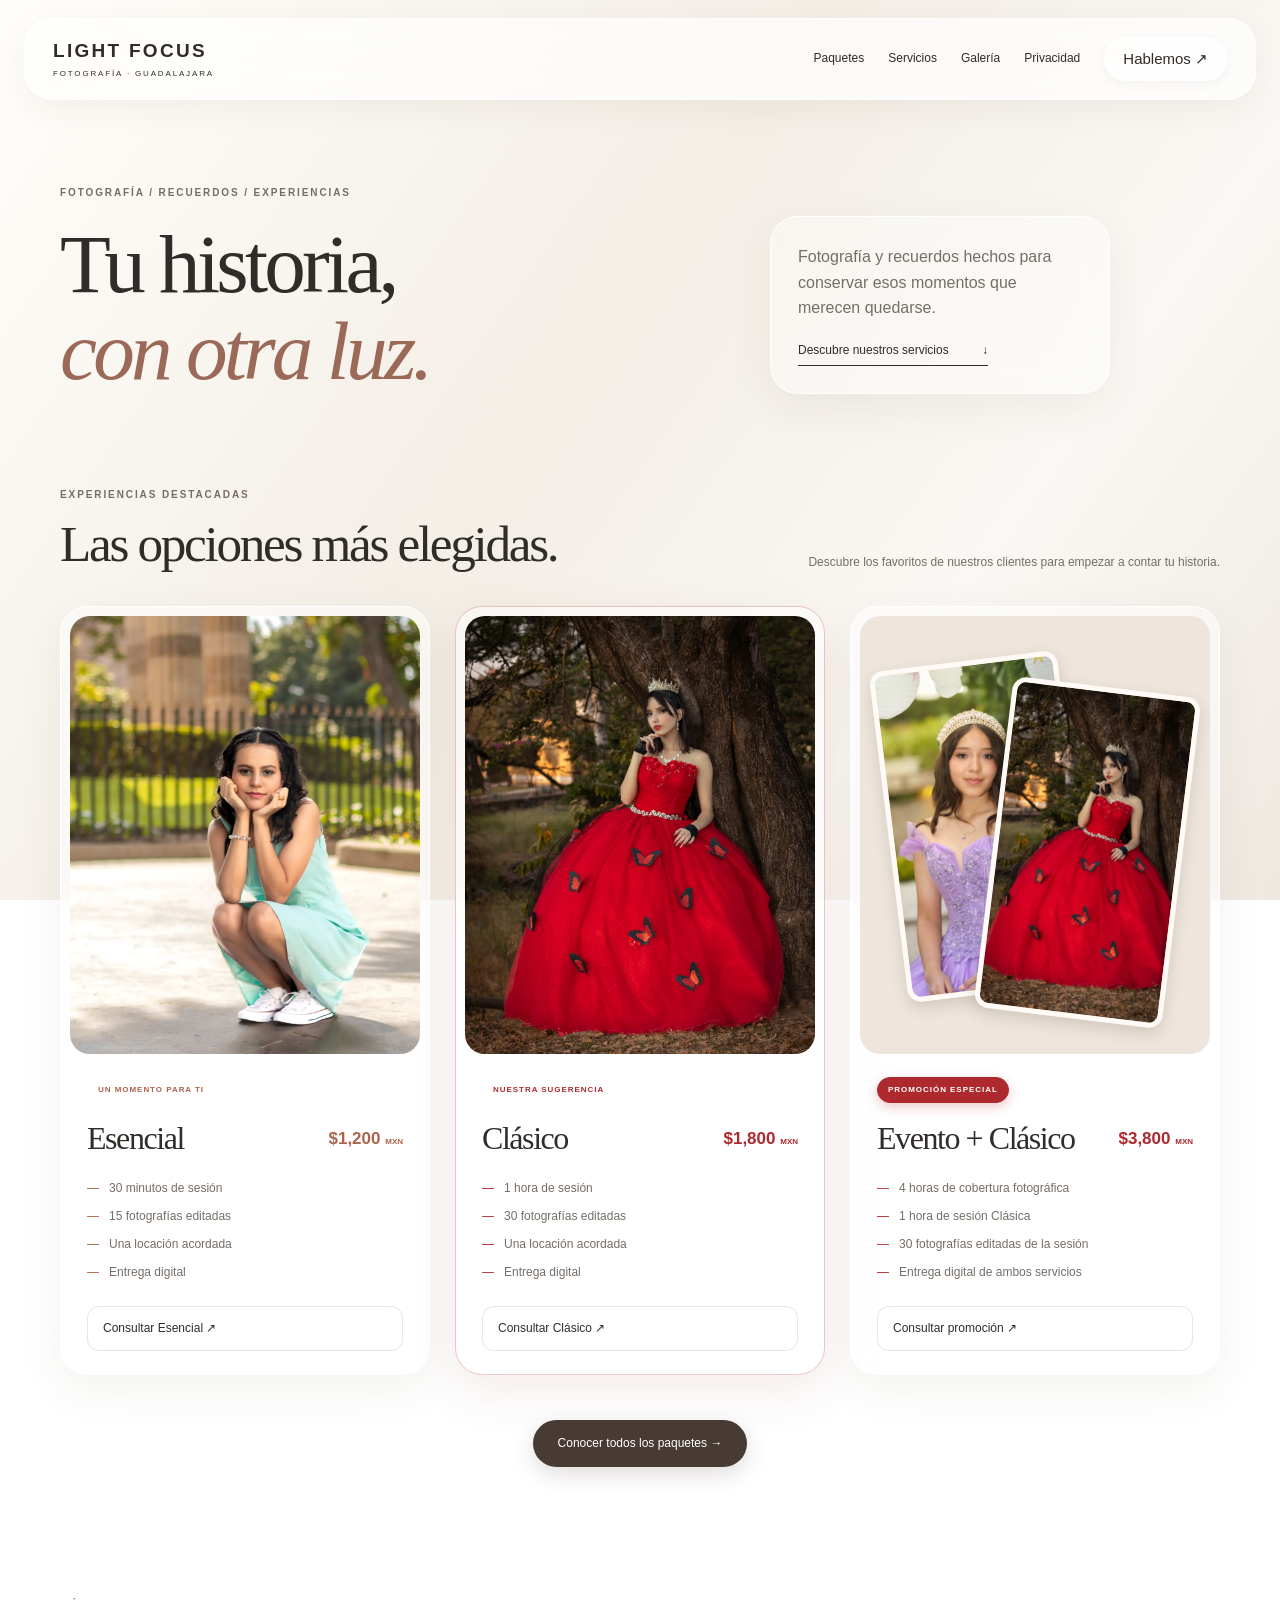
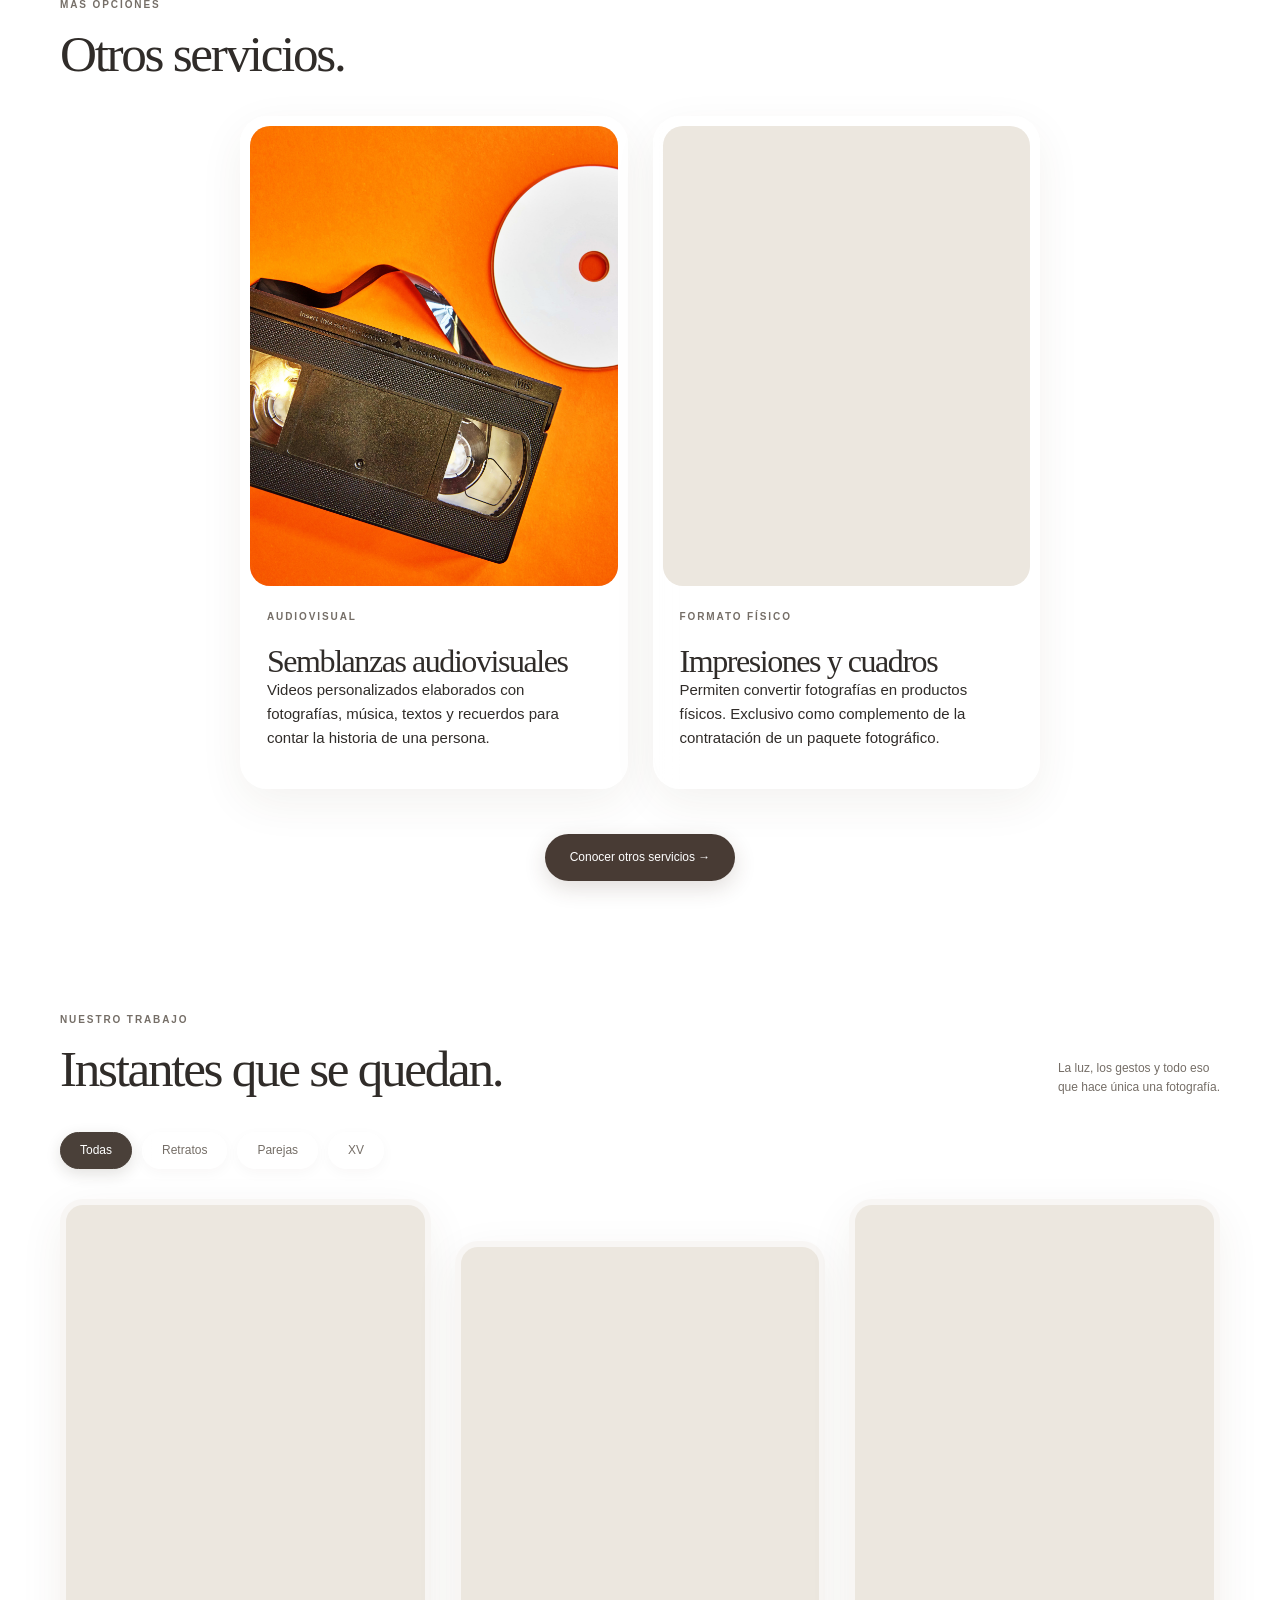
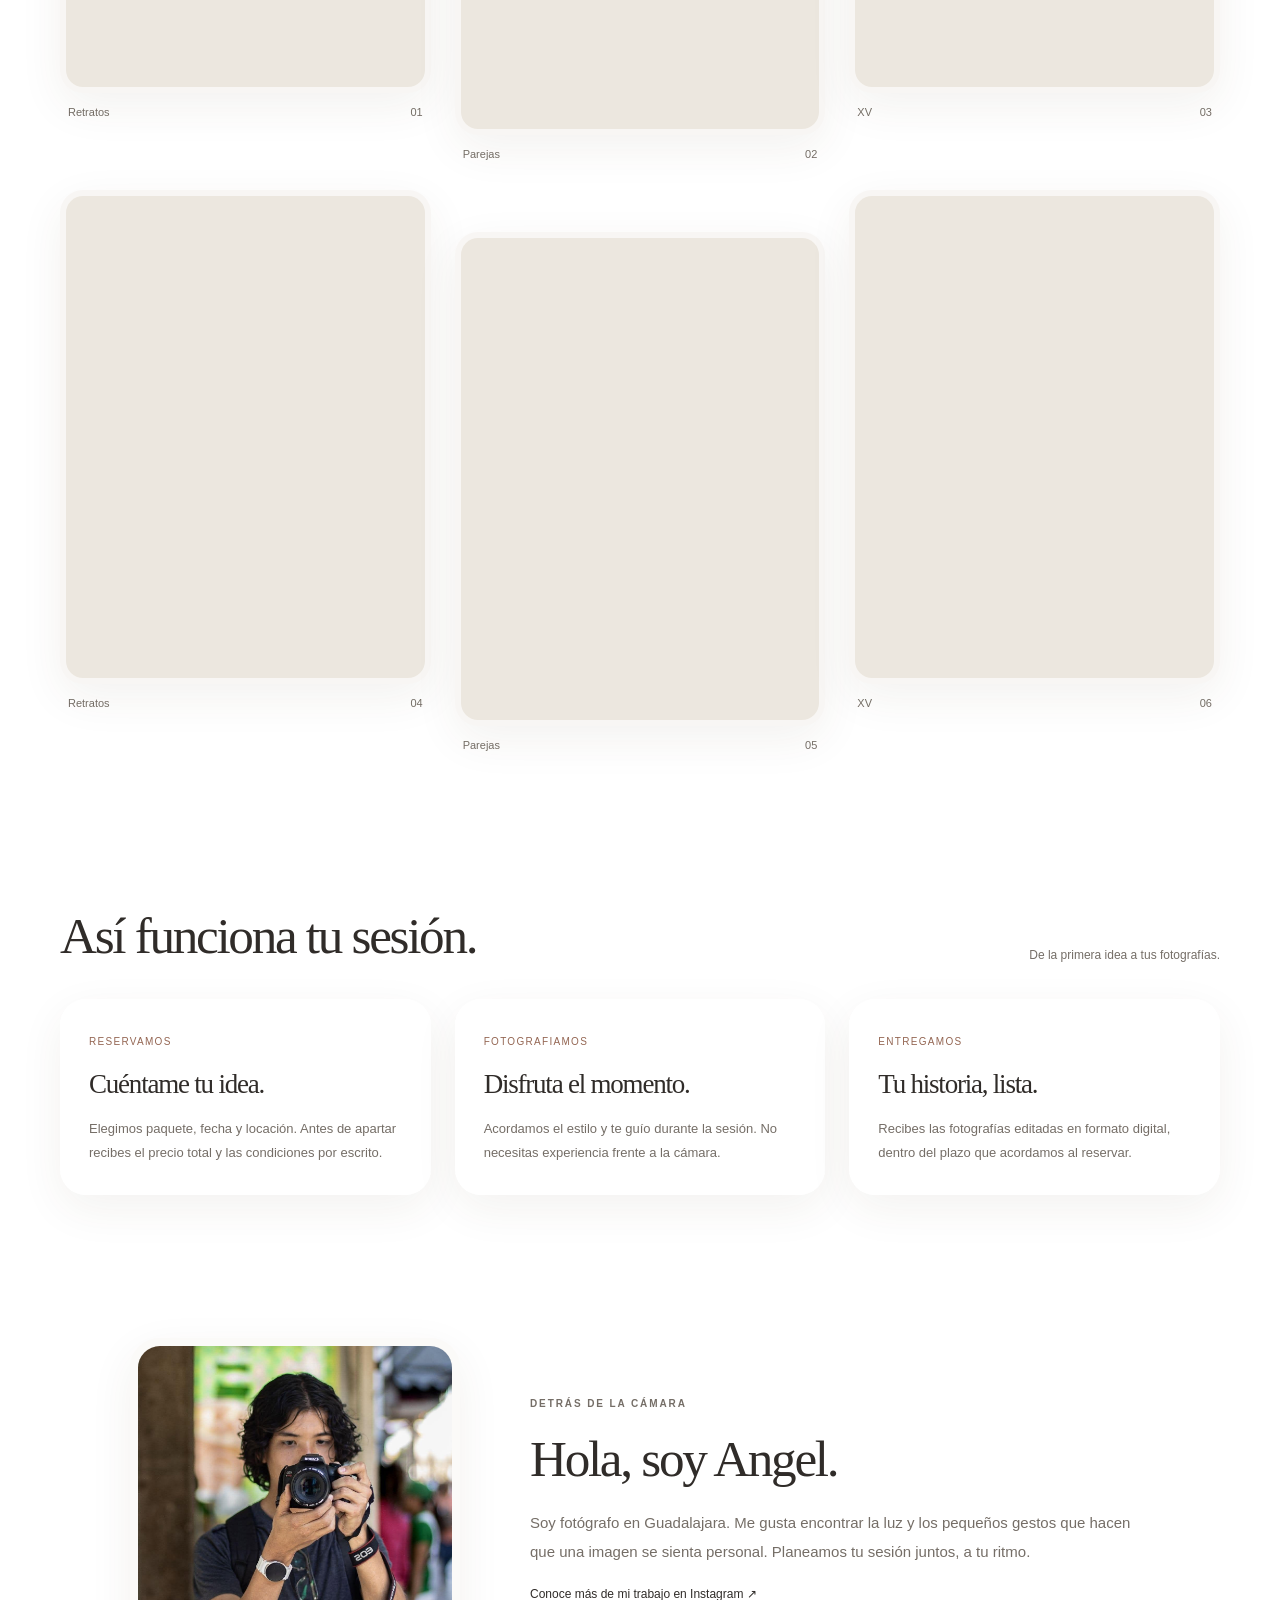
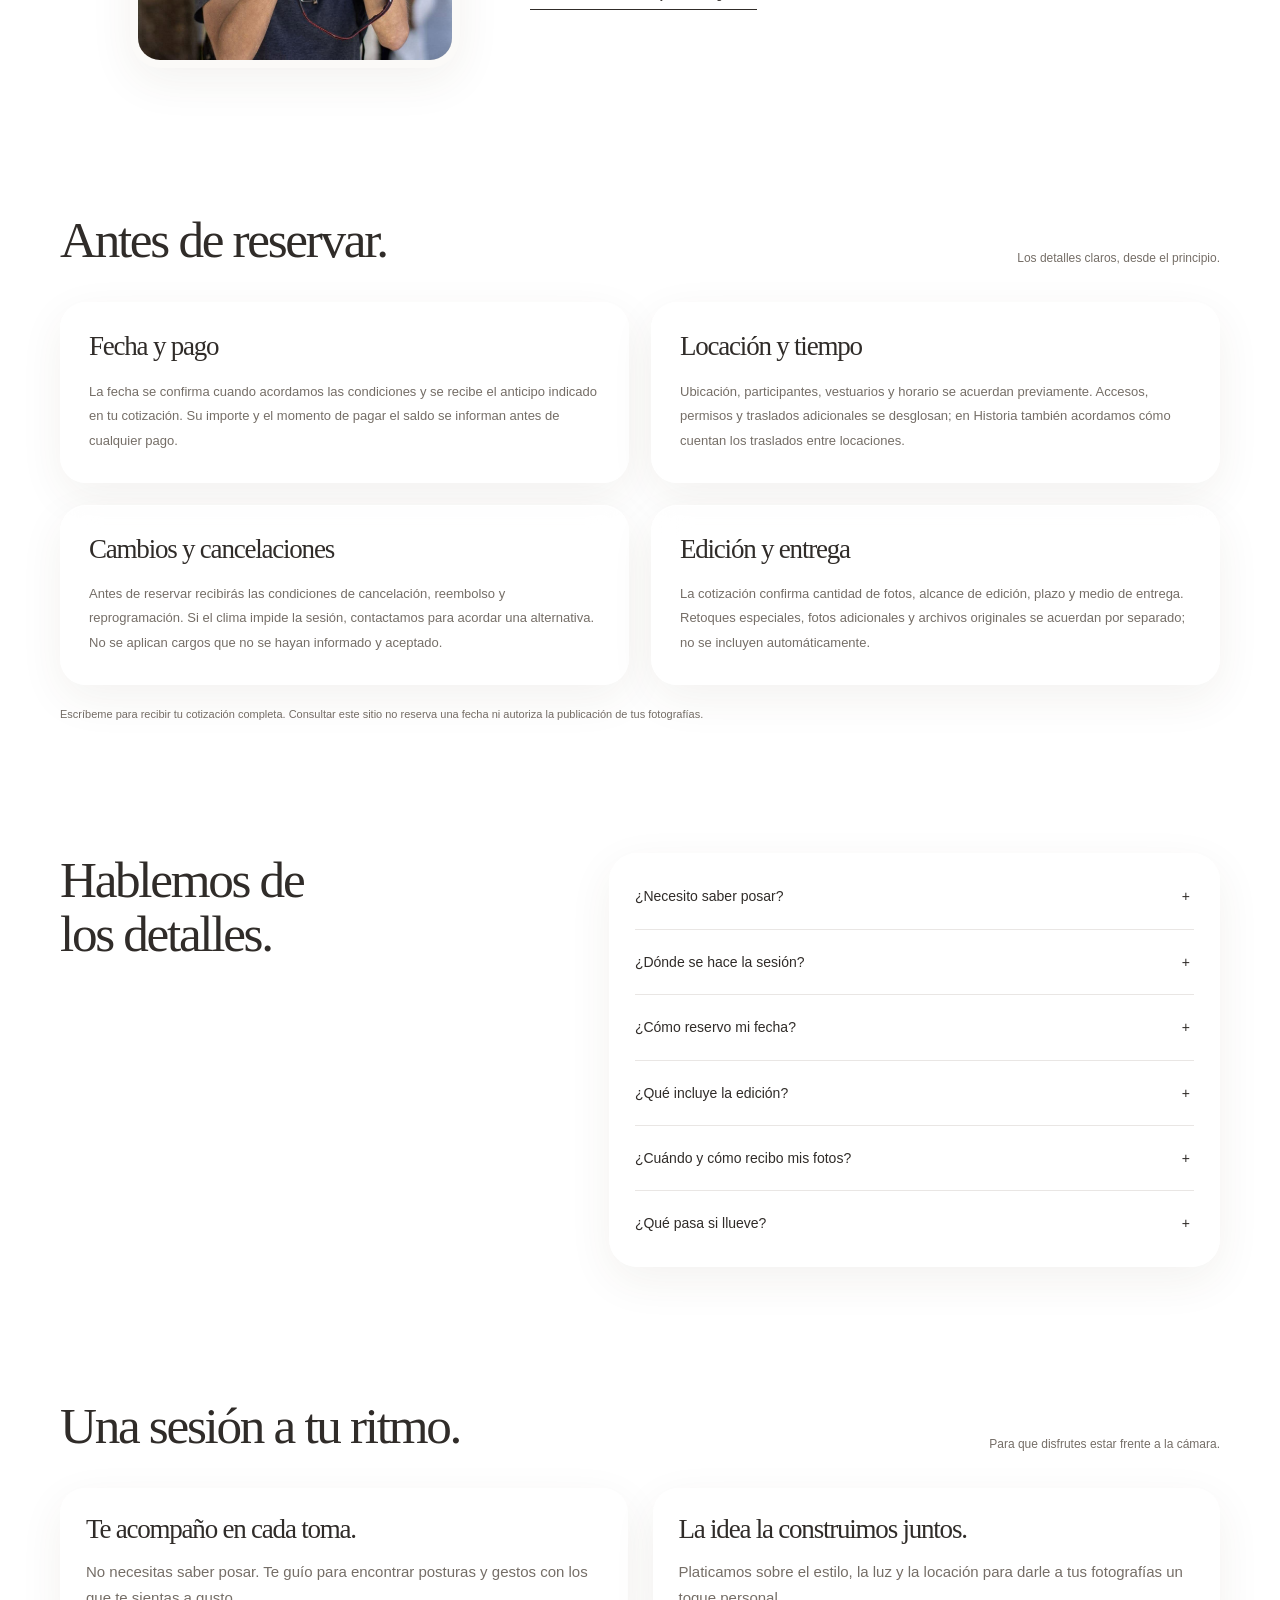
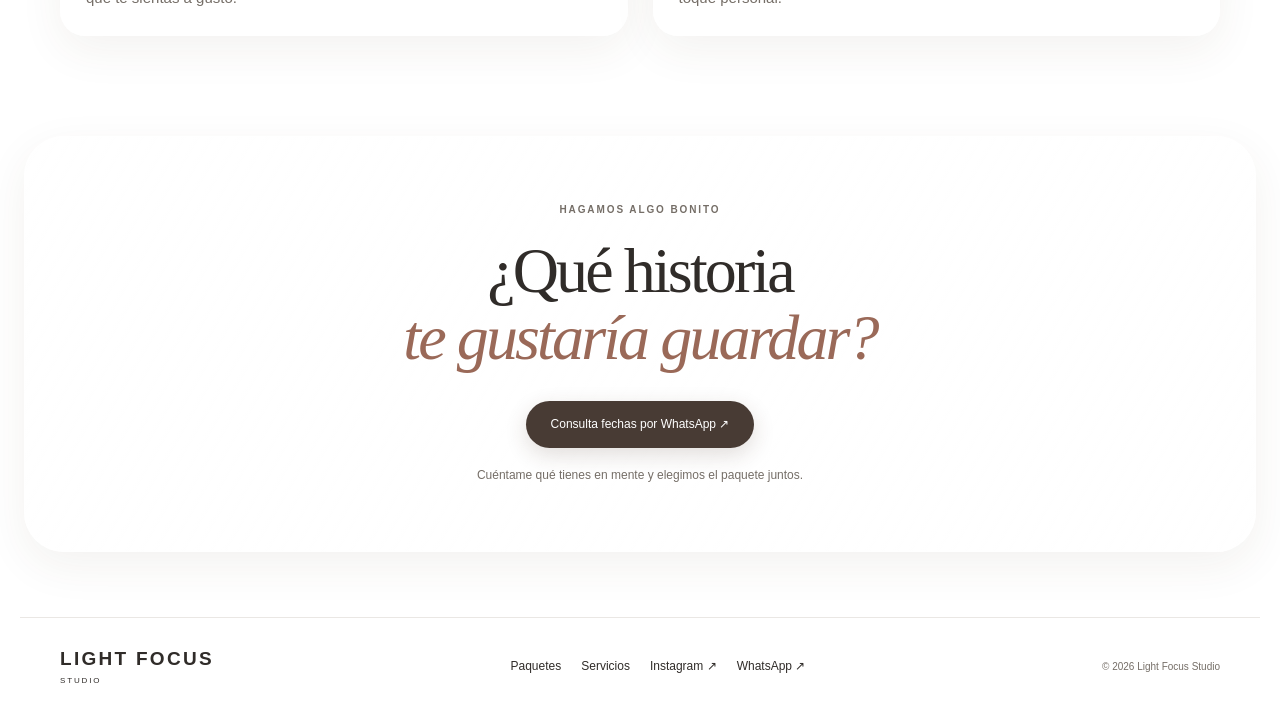
==== index.html @ 8bc16649 "reestructuración con paquetes.html, servicios.html y renderizado dinámico en inicio" ====
<!doctype html>
<html lang="es">
<head>
	<meta charset="utf-8">
	<meta name="viewport" content="width=device-width,initial-scale=1">
	<title>Light Focus Studio · Fotografía y experiencias</title>
	<meta name="description" content="Sesiones fotográficas, cobertura de eventos, semblanzas audiovisuales y productos fotográficos en Guadalajara.">
	<meta name="theme-color" content="#faf8f4">

	<link rel="stylesheet" href="styles.css">
	<link rel="stylesheet" href="navigation.css">

	<script src="config.js" defer></script>
	<script src="script.js" defer></script>
	<script src="navigation.js" defer></script>
</head>

<body>

	<a class="skip" href="#experiencias-destacadas">Saltar al contenido</a>

	<header class="header">
		<a class="brand" href="index.html" aria-label="Light Focus Studio, inicio">
			LIGHT FOCUS
			<span>FOTOGRAFÍA · GUADALAJARA</span>
		</a>

		<nav aria-label="Navegación principal">
			<a href="paquetes.html">Paquetes</a>
			<a href="servicios.html">Servicios</a>
			<a href="index.html#galeria">Galería</a>
			<a href="privacidad.html">Privacidad</a>
			<a class="nav-contact" data-whatsapp>Hablemos ↗</a>
		</nav>
	</header>

	<main id="inicio">

		<section class="intro wrap">
			<div>
				<p class="eyebrow">FOTOGRAFÍA / RECUERDOS / EXPERIENCIAS</p>
				<h1>Tu historia,<br><em>con otra luz.</em></h1>
			</div>

			<div class="intro-side">
				<p>
					Fotografía y recuerdos hechos para conservar
					esos momentos que merecen quedarse.
				</p>
				<a class="text-link" href="#experiencias-destacadas">
					Descubre nuestros servicios <span>↓</span>
				</a>
			</div>
		</section>

		<section id="experiencias-destacadas" class="wrap section packages-section">
			<div class="section-heading">
				<div>
					<p class="eyebrow">EXPERIENCIAS DESTACADAS</p>
					<h2>Las opciones más elegidas.</h2>
				</div>
				<p>Descubre los favoritos de nuestros clientes para empezar a contar tu historia.</p>
			</div>

			<div class="packages" id="destacados-list"></div>

			<div style="text-align: center; margin-top: 45px;">
				<a class="button" href="paquetes.html">Conocer todos los paquetes →</a>
			</div>
		</section>

		<section id="otros-servicios" class="wrap section">
			<div class="section-heading">
				<div>
					<p class="eyebrow">MÁS OPCIONES</p>
					<h2>Otros servicios.</h2>
				</div>
			</div>

			<div class="packages event-packages" id="otros-servicios-list" style="max-width: 800px; margin: 0 auto;"></div>

			<div style="text-align: center; margin-top: 45px;">
				<a class="button" href="servicios.html">Conocer otros servicios →</a>
			</div>
		</section>

		<section id="galeria" class="gallery-section section">
			<div class="wrap">
				<div class="section-heading">
					<div>
						<p class="eyebrow">NUESTRO TRABAJO</p>
						<h2>Instantes que se quedan.</h2>
					</div>

					<p>
						La luz, los gestos y todo eso
						<br>
						que hace única una fotografía.
					</p>
				</div>

				<div class="filters" id="filters" aria-label="Filtrar fotografías"></div>
				<div class="gallery" id="gallery"></div>
				<p id="gallery-status" class="fine" aria-live="polite"></p>
			</div>
		</section>

		<section class="wrap section process" id="como-funciona">
			<div class="section-heading">
				<h2>Así funciona tu sesión.</h2>
				<p>De la primera idea a tus fotografías.</p>
			</div>
			<div class="process-grid">
				<article><span>Reservamos</span>
					<h3>Cuéntame tu idea.</h3>
					<p>Elegimos paquete, fecha y locación. Antes de apartar recibes el precio total y las condiciones por escrito.</p>
				</article>
				<article><span>Fotografiamos</span>
					<h3>Disfruta el momento.</h3>
					<p>Acordamos el estilo y te guío durante la sesión. No necesitas experiencia frente a la cámara.</p>
				</article>
				<article><span>Entregamos</span>
					<h3>Tu historia, lista.</h3>
					<p>Recibes las fotografías editadas en formato digital, dentro del plazo que acordamos al reservar.</p>
				</article>
			</div>
		</section>

		<section class="about wrap section">
			<div class="photographer-photo" id="photographer-photo"></div>

			<div class="about-copy">
				<p class="eyebrow">DETRÁS DE LA CÁMARA</p>
				<h2>Hola, soy Angel.</h2>

				<p>
					Soy fotógrafo en Guadalajara. Me gusta encontrar la luz
					y los pequeños gestos que hacen que una imagen se sienta personal.
					Planeamos tu sesión juntos, a tu ritmo.
				</p>

				<a class="text-link" data-instagram>
					Conoce más de mi trabajo en Instagram ↗
				</a>
			</div>
		</section>

		<section class="wrap section booking" id="reservas">
			<div class="section-heading">
				<h2>Antes de reservar.</h2>
				<p>Los detalles claros, desde el principio.</p>
			</div>
			<div class="booking-grid">
				<article>
					<h3>Fecha y pago</h3>
					<p>La fecha se confirma cuando acordamos las condiciones y se recibe el anticipo indicado en tu cotización. Su importe y el momento de pagar el saldo se informan antes de cualquier pago.</p>
				</article>
				<article>
					<h3>Locación y tiempo</h3>
					<p>Ubicación, participantes, vestuarios y horario se acuerdan previamente. Accesos, permisos y traslados adicionales se desglosan; en Historia también acordamos cómo cuentan los traslados entre locaciones.</p>
				</article>
				<article>
					<h3>Cambios y cancelaciones</h3>
					<p>Antes de reservar recibirás las condiciones de cancelación, reembolso y reprogramación. Si el clima impide la sesión, contactamos para acordar una alternativa. No se aplican cargos que no se hayan informado y aceptado.</p>
				</article>
				<article>
					<h3>Edición y entrega</h3>
					<p>La cotización confirma cantidad de fotos, alcance de edición, plazo y medio de entrega. Retoques especiales, fotos adicionales y archivos originales se acuerdan por separado; no se incluyen automáticamente.</p>
				</article>
			</div>
			<p class="fine">Escríbeme para recibir tu cotización completa. Consultar este sitio no reserva una fecha ni autoriza la publicación de tus fotografías.</p>
		</section>

		<section id="preguntas" class="wrap section faq">
			<div>
				<h2>Hablemos de<br>los detalles.</h2>
			</div>
			<div id="faq-list"></div>
		</section>

		<section id="experiencia" class="wrap section reviews">
			<div class="section-heading">
				<h2>Una sesión a tu ritmo.</h2>
				<p>Para que disfrutes estar frente a la cámara.</p>
			</div>
			<div class="review-grid">
				<article>
					<h3>Te acompaño en cada toma.</h3>
					<p>No necesitas saber posar. Te guío para encontrar posturas y gestos con los que te sientas a gusto.</p>
				</article>
				<article>
					<h3>La idea la construimos juntos.</h3>
					<p>Platicamos sobre el estilo, la luz y la locación para darle a tus fotografías un toque personal.</p>
				</article>
			</div>
		</section>

		<section class="closing wrap">
			<p class="eyebrow">HAGAMOS ALGO BONITO</p>

			<h2>
				¿Qué historia<br>
				<em>te gustaría guardar?</em>
			</h2>

			<a class="button" data-whatsapp>
				Consulta fechas por WhatsApp ↗
			</a>

			<p>
				Cuéntame qué tienes en mente y elegimos el paquete juntos.
			</p>
		</section>

	</main>

	<footer class="wrap">
		<a class="brand" href="index.html">
			LIGHT FOCUS
			<span>STUDIO</span>
		</a>

		<div>
			<a href="paquetes.html">Paquetes</a>
			<a href="servicios.html">Servicios</a>
			<a data-instagram>Instagram ↗</a>
			<a data-whatsapp>WhatsApp ↗</a>
		</div>

		<small>© <span id="year"></span> Light Focus Studio</small>
	</footer>

	<dialog id="lightbox" aria-label="Fotografía ampliada">
		<button id="close-lightbox" class="close" aria-label="Cerrar fotografía">✕</button>
		<button id="previous-photo" class="previous" aria-label="Fotografía anterior">←</button>

		<figure>
			<img id="large-photo" alt="">
			<figcaption id="photo-caption"></figcaption>
		</figure>

		<button id="next-photo" class="next" aria-label="Fotografía siguiente">→</button>
	</dialog>

	<noscript>
		<p class="wrap">
			Activa JavaScript para explorar la galería.
			Contacto: Instagram @light.focus.studio.
		</p>
	</noscript>

</body>
</html>
---- styles.css ----
﻿:root {
  --paper: #f6f4ef;
  --ink: #292622;
  --muted: #716d65;
  --line: #d9d5cc;
  --accent: #ae292d;
}

* {
  box-sizing: border-box;
}

html {
  scroll-behavior: smooth;
  scroll-padding-top: 100px;
}

body {
  margin: 0;
  background: var(--paper);
  color: var(--ink);
  font-family: Arial, Helvetica, sans-serif;
  font-size: 15px;
  line-height: 1.6;
}

a {
  color: inherit;
  text-decoration: none;
  cursor: pointer;
}

button {
  font: inherit;
  cursor: pointer;
}

a:focus-visible,
button:focus-visible,
summary:focus-visible {
  outline: 3px solid var(--accent);
  outline-offset: 5px;
}

.wrap {
  max-width: 1240px;
  margin: auto;
  padding-left: 40px;
  padding-right: 40px;
}

.header {
  position: sticky;
  top: 0;
  z-index: 10;
  display: flex;
  align-items: center;
  justify-content: space-between;
  padding: 20px 40px;
  background: rgba(246, 244, 239, .9);
  backdrop-filter: blur(18px);
  border-bottom: 1px solid var(--line);
}

.brand {
  font-size: 19px;
  letter-spacing: .12em;
  font-weight: 700;
  line-height: 1.2;
}

.brand span {
  display: block;
  font-size: 8px;
  letter-spacing: .23em;
  margin-top: 6px;
  font-weight: 400;
}

nav {
  display: flex;
  gap: 28px;
  align-items: center;
  font-size: 12px;
}

.nav-contact {
  border: 1px solid var(--line);
  padding: 9px 18px;
  border-radius: 30px;
}

.intro {
  padding-top: 75px;
  padding-bottom: 55px;
  display: grid;
  grid-template-columns: 1.4fr 1fr;
  align-items: end;
  gap: 80px;
}

.eyebrow {
  font-size: 10px;
  letter-spacing: .19em;
  font-weight: 600;
  margin: 0 0 20px;
  color: var(--muted);
}

h1,
h2,
h3,
p {
  margin-top: 0;
}

h1,
h2,
h3 {
  font-family: Georgia, 'Times New Roman', serif;
  font-weight: 400;
  line-height: 1.04;
  letter-spacing: -.045em;
}

h1 {
  font-size: clamp(56px, 6.5vw, 88px);
  margin-bottom: 0;
}

em {
  font-weight: 400;
}

h2 {
  font-size: clamp(36px, 4vw, 52px);
  margin-bottom: 0;
}

.intro-side {
  max-width: 310px;
  padding-bottom: 5px;
}

.intro-side p {
  color: var(--muted);
  font-size: 16px;
}

.text-link {
  display: inline-block;
  font-size: 12px;
  border-bottom: 1px solid var(--ink);
  padding-bottom: 5px;
}

.text-link span {
  margin-left: 30px;
}

.section {
  padding-top: 65px;
  padding-bottom: 65px;
}

.section-heading {
  display: flex;
  justify-content: space-between;
  gap: 35px;
  align-items: end;
  margin-bottom: 30px;
}

.section-heading > p {
  font-size: 12px;
  color: var(--muted);
  margin-bottom: 0;
}

.section-heading .eyebrow {
  margin-bottom: 12px;
}

.packages-section {
  border-top: 1px solid var(--line);
}

.packages {
  display: grid;
  grid-template-columns: repeat(3, 1fr);
  gap: 24px;
}

.package {
  border: 1px solid var(--line);
  background: #faf9f5;
  position: relative;
}

.package.featured {
  border-color: #b5a498;
}

.photo-slot {
  position: relative;
  overflow: hidden;
  background: #e8e3d9;
}

.package .photo-slot {
  aspect-ratio: 4 / 3;
}

.photo-slot img {
  width: 100%;
  height: 100%;
  object-fit: cover;
  display: block;
  transition: transform .5s;
}

.photo-slot:hover img {
  transform: scale(1.035);
}

.missing {
  display: none;
  position: absolute;
  inset: 0;
  align-items: center;
  justify-content: center;
  flex-direction: column;
  background: #e8e3d9;
  color: #6c665d;
  font-family: Georgia, serif;
  font-style: italic;
  font-size: 25px;
}

.missing small {
  font: 10px Arial, sans-serif;
  letter-spacing: .08em;
  margin-top: 10px;
}

.photo-slot.empty .missing {
  display: flex;
}

.photo-slot.empty img {
  visibility: hidden;
}

.package-tag {
  position: absolute;
  bottom: 12px;
  left: 12px;
  max-width: calc(100% - 24px);
  padding: 7px 12px;
  border-radius: 22px;
  background: rgba(255, 255, 255, .85);
  backdrop-filter: blur(12px);
  font-size: 8px;
  font-weight: bold;
  letter-spacing: .12em;
  color: var(--package-color);
}

.package-content {
  padding: 24px;
}

.package-title {
  display: flex;
  justify-content: space-between;
  gap: 12px;
  align-items: center;
}

.package h3 {
  font-size: 31px;
  margin: 0;
}

.price {
  font-size: 17px;
  white-space: nowrap;
  color: var(--package-color);
  font-weight: 600;
}

.price small {
  font-size: 8px;
}

.package ul {
  padding: 20px 0;
  margin: 0;
  list-style: none;
  font-size: 12px;
  color: var(--muted);
}

.package li + li {
  margin-top: 6px;
}

.package li::before {
  content: '—';
  margin-right: 10px;
  color: var(--package-color);
}

.package-link {
  display: flex;
  justify-content: space-between;
  align-items: center;
  border-top: 1px solid var(--line);
  padding-top: 15px;
  font-size: 12px;
}

.fine {
  font-size: 11px;
  color: var(--muted);
  margin: 20px 0 0;
}

.gallery-section {
  background: #eeebe4;
}

.filters {
  display: flex;
  flex-wrap: wrap;
  gap: 10px;
  margin: 30px 0;
}

.filters button {
  border: 1px solid #ccc6ba;
  color: var(--muted);
  padding: 8px 19px;
  border-radius: 25px;
  background: transparent;
  font-size: 12px;
}

.filters button[aria-pressed=true] {
  background: var(--ink);
  color: #fff;
  border-color: var(--ink);
}

.gallery {
  display: grid;
  grid-template-columns: repeat(3, 1fr);
  gap: 18px;
  align-items: start;
}

.gallery-item {
  padding: 0;
  border: 0;
  position: relative;
  text-align: left;
  background: transparent;
  display: block;
  width: 100%;
}

.gallery-item .photo-slot {
  aspect-ratio: 3 / 4;
}

.gallery-item:nth-child(3n+2) {
  margin-top: 42px;
}

.gallery-item:disabled {
  cursor: default;
}

.gallery-label {
  display: flex;
  justify-content: space-between;
  font-size: 10px;
  margin-top: 9px;
  color: var(--muted);
}

.about {
  text-align: center;
  max-width: 750px;
}

.about h2 {
  margin-bottom: 24px;
}

.about > p:not(.eyebrow) {
  color: var(--muted);
  font-size: 17px;
}

.faq {
  display: grid;
  grid-template-columns: 1fr 1.25fr;
  gap: 70px;
  border-top: 1px solid var(--line);
}

details {
  border-bottom: 1px solid var(--line);
}

summary {
  padding: 20px 30px 20px 0;
  cursor: pointer;
  position: relative;
  list-style: none;
  font-size: 14px;
}

summary::-webkit-details-marker {
  display: none;
}

summary::after {
  content: '+';
  position: absolute;
  right: 4px;
}

details[open] summary::after {
  content: '−';
}

details p {
  font-size: 13px;
  color: var(--muted);
  max-width: 520px;
  padding-right: 20px;
}

.reviews {
  border-top: 1px solid var(--line);
}

.demo-label {
  font-size: 10px !important;
  border: 1px dashed #a49983;
  padding: 10px;
}

.review-grid {
  display: grid;
  grid-template-columns: 1fr 1fr;
  gap: 25px;
}

.review-grid article {
  border: 1px solid var(--line);
  padding: 25px;
}

.review-grid article span {
  color: #8e7450;
  letter-spacing: .2em;
}

.review-grid article p {
  font-family: Georgia, serif;
  font-size: 19px;
  margin: 18px 0;
}

.review-grid small {
  color: var(--muted);
}

.closing {
  text-align: center;
  padding-top: 75px;
  padding-bottom: 80px;
  border-top: 1px solid var(--line);
}

.closing h2 {
  font-size: clamp(43px, 5vw, 65px);
  margin-bottom: 30px;
}

.button {
  display: inline-block;
  background: var(--ink);
  color: #fff;
  border-radius: 30px;
  padding: 14px 25px;
  font-size: 12px;
}

.closing > p:last-child {
  margin: 18px 0 0;
  font-size: 12px;
  color: var(--muted);
}

footer {
  border-top: 1px solid var(--line);
  padding-top: 30px !important;
  padding-bottom: 30px !important;
  display: flex;
  justify-content: space-between;
  gap: 20px;
  align-items: center;
}

footer > div {
  display: flex;
  gap: 20px;
  font-size: 12px;
}

footer small {
  font-size: 10px;
  color: var(--muted);
}

dialog {
  padding: 0;
  border: 0;
  background: #181715;
  color: #fff;
  width: 95vw;
  max-width: 1400px;
  height: 93vh;
  max-height: 100vh;
}

dialog::backdrop {
  background: rgba(0, 0, 0, .85);
  backdrop-filter: blur(8px);
}

dialog figure {
  margin: 40px 65px 20px;
  height: calc(100% - 70px);
  display: flex;
  flex-direction: column;
  align-items: center;
  justify-content: center;
}

dialog img {
  max-width: 100%;
  max-height: calc(100% - 40px);
  object-fit: contain;
}

figcaption {
  margin-top: 10px;
  font-size: 12px;
}

dialog button {
  position: absolute;
  background: rgba(255, 255, 255, .1);
  color: white;
  border: 1px solid #777;
  border-radius: 50%;
  width: 42px;
  height: 42px;
}

.close {
  right: 14px;
  top: 14px;
}

.previous {
  left: 12px;
  top: 50%;
}

.next {
  right: 12px;
  top: 50%;
}

body.modal-open {
  overflow: hidden;
}

.skip {
  position: fixed;
  top: -100px;
  left: 15px;
  padding: 12px;
  background: white;
  z-index: 20;
}

.skip:focus {
  top: 10px;
}

[hidden] {
  display: none !important;
}

@media (max-width: 950px) {
  .package-content {
    padding: 18px;
  }

  .package-title {
    display: block;
  }

  .price {
    display: block;
    margin-top: 12px;
  }

  .intro {
    gap: 30px;
  }

  .wrap {
    padding-left: 25px;
    padding-right: 25px;
  }
}

@media (max-width: 650px) {
  .header {
    padding: 16px 20px;
    gap: 15px;
  }

  .brand {
    font-size: 15px;
  }

  .brand span {
    font-size: 7px;
  }

  nav {
    gap: 14px;
    font-size: 11px;
  }

  nav > a:nth-child(3) {
    display: none;
  }

  .nav-contact {
    padding: 6px 10px;
  }

  .intro {
    grid-template-columns: 1fr;
    padding-top: 45px;
    padding-bottom: 40px;
    gap: 25px;
  }

  .intro-side {
    max-width: 360px;
  }

  .intro-side p {
    font-size: 14px;
  }

  .section {
    padding-top: 42px;
    padding-bottom: 42px;
  }

  .section-heading {
    display: block;
  }

  .section-heading > p {
    margin-top: 18px;
  }

  .packages {
    grid-template-columns: 1fr;
    gap: 25px;
  }

  .package .photo-slot {
    aspect-ratio: 5 / 3;
  }

  .package-title {
    display: flex;
  }

  .price {
    margin-top: 0;
  }

  .package-content {
    padding: 23px;
  }

  .gallery {
    grid-template-columns: repeat(2, 1fr);
    gap: 15px;
  }

  .gallery-item:nth-child(3n+2) {
    margin-top: 0;
  }

  .gallery-item:nth-child(even) {
    margin-top: 25px;
  }

  .missing {
    font-size: 21px;
  }

  .missing small {
    font-size: 8px;
  }

  .faq {
    grid-template-columns: 1fr;
    gap: 24px;
  }

  .review-grid {
    grid-template-columns: 1fr;
  }

  .closing {
    padding-top: 50px;
    padding-bottom: 50px;
  }

  footer {
    flex-wrap: wrap;
  }

  footer small {
    width: 100%;
  }

  .eyebrow {
    font-size: 9px;
  }

  .gallery-label {
    font-size: 9px;
  }

  .filters {
    gap: 7px;
  }

  .filters button {
    padding: 7px 13px;
  }

  dialog figure {
    margin: 55px 45px 20px;
    height: calc(100% - 80px);
  }
}

@media (prefers-reduced-motion: reduce) {
  html {
    scroll-behavior: auto;
  }

  *,
  *::before,
  *::after {
    transition: none !important;
  }
}

/* Light Focus — superficies luminosas y cristal suave */
:root {
  --paper: #faf8f4;
  --ink: #302c29;
  --muted: #756e67;
  --line: rgba(101, 83, 65, .14);
  --glass: rgba(255, 255, 255, .56);
  --glass-edge: rgba(255, 255, 255, .92);
  --shadow: 0 14px 45px rgba(74, 54, 33, .065);
}

body {
  background: linear-gradient(125deg, #fffefa 0%, #f3eee6 44%, #faf8f4 72%, #eee8e0 100%);
  background-attachment: fixed;
}

.header {
  max-width: 1240px;
  margin: 18px auto 0;
  top: 16px;
  border: 1px solid var(--glass-edge);
  border-radius: 28px;
  background: rgba(255, 255, 255, .67);
  backdrop-filter: blur(24px) saturate(125%);
  -webkit-backdrop-filter: blur(24px) saturate(125%);
  box-shadow: 0 8px 32px rgba(60, 45, 30, .06);
  padding: 18px 28px;
}

.nav-contact {
  background: rgba(255, 255, 255, .65);
  border-color: rgba(255, 255, 255, .95);
  box-shadow: 0 3px 12px rgba(50, 40, 30, .05);
  transition: background .2s, transform .2s;
}

.nav-contact:hover {
  background: #fff;
  transform: translateY(-2px);
}

.intro {
  padding-top: 85px;
  padding-bottom: 65px;
  position: relative;
}

h1 {
  font-size: clamp(58px, 6.5vw, 88px);
}

h1 em,
.closing h2 em {
  color: #9a6958;
}

.intro-side {
  padding: 27px;
  border: 1px solid var(--glass-edge);
  border-radius: 28px;
  background: rgba(255, 255, 255, .38);
  backdrop-filter: blur(18px);
  -webkit-backdrop-filter: blur(18px);
  box-shadow: var(--shadow);
  max-width: 340px;
}

.section-heading {
  margin-bottom: 34px;
}

.section-heading h2 {
  line-height: 1.12;
}

.packages-section {
  border: 0;
  padding-top: 28px;
  padding-bottom: 65px;
}

.packages {
  gap: 25px;
}

.package {
  border: 1px solid var(--glass-edge);
  border-radius: 27px;
  overflow: hidden;
  background: rgba(255, 255, 255, .48);
  backdrop-filter: blur(20px);
  -webkit-backdrop-filter: blur(20px);
  box-shadow: var(--shadow);
  padding: 9px;
  transition: transform .25s, box-shadow .25s;
}

.package:hover {
  transform: translateY(-5px);
  box-shadow: 0 22px 48px rgba(74, 54, 33, .10);
}

.package.featured {
  border-color: rgba(174, 41, 45, .26);
  box-shadow: 0 15px 48px rgba(145, 69, 52, .11);
}

.package .photo-slot {
  border-radius: 20px;
  aspect-ratio: 4 / 3;
}

.photo-slot {
  background: #ece7df;
}

.missing {
  background: linear-gradient(135deg, #eee8de, #f8f5ee 55%, #e3dcd1);
  color: #867b6d;
}

.missing small {
  color: #756b5f;
}

.package-content {
  padding: 23px 17px 14px;
}

.package h3 {
  font-size: 32px;
}

.package ul {
  padding-top: 20px;
  padding-bottom: 23px;
}

.package li + li {
  margin-top: 9px;
}

.package-link {
  display: flex;
  justify-content: space-between;
  align-items: center;
  border: 1px solid var(--line);
  background: rgba(255, 255, 255, .35);
  color: var(--ink);
  border-radius: 12px;
  padding: 12px 15px;
  font-weight: 500;
  transition: background .2s, border-color .2s;
}

.package-link:hover {
  background: rgba(255, 255, 255, .85);
  border-color: rgba(0, 0, 0, .2);
}

.package-tag {
  background: rgba(255, 255, 255, .70);
  border: 1px solid rgba(255, 255, 255, .85);
  backdrop-filter: blur(20px);
  -webkit-backdrop-filter: blur(20px);
  padding: 8px 12px;
}

.fine {
  line-height: 1.7;
}

.gallery-section {
  background: rgba(255, 255, 255, .26);
  border-top: 1px solid rgba(255, 255, 255, .85);
  border-bottom: 1px solid rgba(255, 255, 255, .85);
  border-radius: 48px;
  margin: 0 16px;
  box-shadow: inset 0 1px 0 #fff;
}

.filters button {
  background: rgba(255, 255, 255, .45);
  border: 1px solid rgba(255, 255, 255, .95);
  backdrop-filter: blur(14px);
  -webkit-backdrop-filter: blur(14px);
  box-shadow: 0 4px 14px rgba(50, 40, 30, .035);
  transition: background .2s, transform .2s;
}

.filters button:hover {
  transform: translateY(-2px);
}

.filters button[aria-pressed=true] {
  background: #4a4039;
  border-color: #4a4039;
  box-shadow: 0 5px 15px rgba(50, 40, 30, .14);
}

.gallery {
  gap: 24px;
}

.gallery-item .photo-slot {
  border-radius: 23px;
  border: 6px solid rgba(255, 255, 255, .65);
  box-shadow: var(--shadow);
}

.gallery-label {
  padding: 2px 8px;
  font-size: 11px;
}

.about {
  padding-top: 78px;
  padding-bottom: 78px;
}

.about > p:not(.eyebrow) {
  line-height: 1.9;
}

.faq {
  border-top: 0;
  gap: 60px;
}

#faq-list {
  padding: 10px 25px;
  border-radius: 28px;
  border: 1px solid var(--glass-edge);
  background: var(--glass);
  backdrop-filter: blur(22px);
  -webkit-backdrop-filter: blur(22px);
  box-shadow: var(--shadow);
}

details:last-child {
  border-bottom: 0;
}

summary {
  padding-top: 21px;
  padding-bottom: 21px;
}

.reviews {
  border-top: 0;
}

.review-grid article {
  border: 1px solid var(--glass-edge);
  border-radius: 25px;
  background: var(--glass);
  backdrop-filter: blur(20px);
  -webkit-backdrop-filter: blur(20px);
  box-shadow: var(--shadow);
}

.demo-label {
  border-radius: 15px;
  background: rgba(255, 255, 255, .55);
}

.closing {
  border: 1px solid var(--glass-edge);
  border-radius: 40px;
  background: linear-gradient(120deg, rgba(255, 255, 255, .76), rgba(255, 255, 255, .35));
  backdrop-filter: blur(24px);
  -webkit-backdrop-filter: blur(24px);
  box-shadow: var(--shadow);
  margin-top: 35px;
  margin-bottom: 65px;
  padding: 65px 35px;
}

.button {
  background: #483b34;
  box-shadow: 0 7px 22px rgba(71, 46, 31, .16);
  transition: transform .2s, background .2s;
}

.button:hover {
  transform: translateY(-2px);
  background: #665044;
}

footer {
  border-top: 1px solid rgba(114, 96, 78, .15);
}

dialog {
  border-radius: 25px;
  border: 1px solid rgba(255, 255, 255, .3);
  background: rgba(30, 27, 24, .85);
  backdrop-filter: blur(25px);
  -webkit-backdrop-filter: blur(25px);
}

dialog img {
  border-radius: 12px;
}

dialog button {
  backdrop-filter: blur(14px);
  -webkit-backdrop-filter: blur(14px);
}

@media (min-width: 651px) and (max-width: 1300px) {
  .header {
    margin-left: 24px;
    margin-right: 24px;
  }

  .closing {
    margin-left: 24px;
    margin-right: 24px;
  }
}

@media (max-width: 650px) {
  .header {
    margin: 10px 10px 0;
    top: 8px;
    border-radius: 21px;
    padding: 15px;
  }

  .intro {
    padding-top: 48px;
    padding-bottom: 42px;
  }

  .intro-side {
    max-width: 100%;
    padding: 22px;
    border-radius: 23px;
  }

  .intro-side p {
    margin-bottom: 14px;
  }

  .packages-section {
    padding-top: 15px;
    padding-bottom: 40px;
  }

  .packages {
    gap: 24px;
  }

  .package {
    border-radius: 25px;
  }

  .package .photo-slot {
    aspect-ratio: 5 / 3;
  }

  .package-content {
    padding: 20px 15px 13px;
  }

  .gallery-section {
    margin: 0 8px;
    border-radius: 30px;
  }

  .gallery-section .wrap {
    padding-left: 17px;
    padding-right: 17px;
  }

  .gallery {
    gap: 12px;
  }

  .gallery-item .photo-slot {
    border-radius: 17px;
    border-width: 4px;
  }

  .gallery-label {
    font-size: 9px;
    padding: 0 4px;
  }

  .faq {
    gap: 26px;
  }

  #faq-list {
    padding: 5px 18px;
    border-radius: 23px;
  }

  .closing {
    margin: 25px 16px 40px;
    padding: 45px 22px;
    border-radius: 29px;
  }

  .closing h2 {
    font-size: 43px;
  }

  .review-grid article {
    border-radius: 23px;
  }

  .about {
    padding-top: 50px;
    padding-bottom: 50px;
  }

  .package-title {
    display: flex;
  }

  .package h3 {
    font-size: 31px;
  }

  .price {
    font-size: 17px;
  }

  .section-heading > p {
    line-height: 1.8;
  }
}

@supports not ((backdrop-filter: blur(1px)) or (-webkit-backdrop-filter: blur(1px))) {
  .header,
  .package,
  #faq-list,
  .review-grid article,
  .intro-side {
    background: #fbf9f5;
  }

  .package-tag {
    background: #fffaf4;
  }
}

/* Tarjetas de retrato: imagen vertical, sin texto encima de la fotografía. */
.package {
  display: flex;
  flex-direction: column;
}

.package .photo-slot {
  aspect-ratio: 4 / 5;
  flex-shrink: 0;
}

.package .photo-slot img {
  object-fit: cover;
  object-position: 50% 35%;
}

.package-content {
  flex: 1;
  display: flex;
  flex-direction: column;
}

.package .package-tag {
  position: static;
  display: inline-block;
  align-self: flex-start;
  max-width: 100%;
  margin: 0 0 16px;
  padding: 6px 10px;
  font-size: 8px;
  line-height: 1.5;
}

.package-title {
  min-height: 40px;
}

.package-link {
  margin-top: auto;
}

@media (hover: hover) {
  .package .photo-slot:hover img {
    transform: scale(1.015);
  }
}

@media (max-width: 650px) {
  .package .photo-slot {
    aspect-ratio: 4 / 5;
  }

  .package .package-tag {
    margin-bottom: 14px;
  }

  .package-content {
    padding: 20px 15px 13px;
  }
}

/* Experiencia, presentación y condiciones */
.process-grid {
  display: grid;
  grid-template-columns: repeat(3, 1fr);
  gap: 24px;
}

.process-grid article,
.booking-grid article {
  padding: 28px;
  border: 1px solid var(--glass-edge);
  background: var(--glass);
  border-radius: 26px;
  box-shadow: var(--shadow);
  backdrop-filter: blur(18px);
  -webkit-backdrop-filter: blur(18px);
}

.process-grid span {
  font-size: 10px;
  letter-spacing: .13em;
  text-transform: uppercase;
  color: #946653;
}

.process-grid h3,
.booking-grid h3 {
  font-size: 27px;
  line-height: 1.15;
  margin: 17px 0;
}

.process-grid p,
.booking-grid p {
  font-size: 13px;
  color: var(--muted);
  margin-bottom: 0;
  line-height: 1.9;
}

.about {
  max-width: 1100px;
  display: grid;
  grid-template-columns: 330px 1fr;
  align-items: center;
  gap: 70px;
  text-align: left;
}

.photographer-photo .photo-slot {
  aspect-ratio: 1 / 1;
  border-radius: 30px;
  border: 8px solid rgba(255, 255, 255, .8);
  box-shadow: var(--shadow);
}

.photographer-photo img {
  object-position: 50% 35%;
}

.about-copy > p:not(.eyebrow) {
  color: var(--muted);
  line-height: 1.9;
}

.booking-grid {
  display: grid;
  grid-template-columns: repeat(2, 1fr);
  gap: 22px;
}

.booking-grid h3 {
  margin-top: 0;
}

.privacy-main {
  max-width: 900px;
  padding-top: 65px;
  padding-bottom: 70px;
}

.privacy-main h1 {
  font-size: clamp(43px, 5vw, 67px);
  margin-bottom: 25px;
}

.privacy-intro {
  color: var(--muted);
  font-size: 16px;
}

.privacy-main article {
  margin-top: 25px;
  padding: 28px;
  border: 1px solid var(--glass-edge);
  background: var(--glass);
  border-radius: 25px;
  box-shadow: var(--shadow);
}

.privacy-main h2 {
  font-size: 29px;
  margin-bottom: 20px;
  line-height: 1.2;
}

.privacy-main p,
.privacy-main li {
  font-size: 14px;
  line-height: 1.9;
}

.privacy-main a:not(.button) {
  text-decoration: underline;
  text-underline-offset: 4px;
}

.privacy-draft {
  border-left: 3px solid #ad624b;
  padding: 14px 18px;
  background: #f0e7db;
  border-radius: 12px;
}

.privacy-main ul {
  padding-left: 22px;
}

footer > div {
  flex-wrap: wrap;
}

@media (max-width: 800px) {
  .about {
    grid-template-columns: 240px 1fr;
    gap: 35px;
  }

  .process-grid {
    gap: 15px;
  }

  .process-grid article {
    padding: 22px;
  }
}

@media (max-width: 650px) {
  .process-grid,
  .booking-grid,
  .about {
    grid-template-columns: 1fr;
  }

  .about {
    gap: 30px;
  }

  .photographer-photo {
    max-width: 330px;
    width: 100%;
    margin: auto;
  }

  .process-grid article,
  .booking-grid article {
    padding: 25px;
  }

  .privacy-main {
    padding-top: 42px;
  }

  .privacy-main article {
    padding: 23px;
  }

  .privacy-main h2 {
    font-size: 26px;
  }

  footer > div {
    gap: 14px;
  }
}

/* Navegación visible también en pantallas pequeñas. */
.header nav a {
  min-height: 44px;
  display: inline-flex;
  align-items: center;
}

.review-grid h3 {
  font-size: 27px;
  line-height: 1.15;
  margin-bottom: 14px;
}

.review-grid article p {
  font-family: Arial, Helvetica, sans-serif;
  font-size: 15px;
  line-height: 1.7;
  margin: 0;
  color: var(--muted);
}

@media (max-width: 760px) {
  .header {
    flex-wrap: wrap;
    gap: 12px;
  }

  .header nav {
    width: 100%;
    display: flex;
    flex-wrap: wrap;
    gap: 4px 16px;
    justify-content: flex-start;
  }

  .header nav > a:nth-child(3) {
    display: inline-flex;
  }

  .header nav > a {
    font-size: 12px;
  }

  .header .nav-contact {
    margin-left: auto;
  }

  html {
    scroll-padding-top: 165px;
  }
}

/* Cristal ligero en móvil: conservar el acabado sin difuminar al desplazar. */
@media (max-width: 900px) {
  body {
    background-attachment: scroll;
  }

  .header,
  .header.compact-header nav#header-menu,
  .intro-side,
  .package,
  .package-tag,
  .filters button,
  #faq-list,
  .review-grid article,
  .closing,
  .process-grid article,
  .booking-grid article,
  dialog,
  dialog button,
  dialog::backdrop {
    -webkit-backdrop-filter: none;
    backdrop-filter: none;
  }

  .header {
    background: rgba(250, 248, 244, .96);
  }

  .package,
  .intro-side {
    background: rgba(255, 255, 255, .74);
  }

  dialog {
    background: #211e1b;
  }
}

.event-section {
  padding-top: 10px;
}

.event-packages {
  grid-template-columns: repeat(2, minmax(0, 1fr));
}

.event-packages .package {
  --package-color: #702d40;
}

.event-packages .package-title {
  flex-wrap: wrap;
}

.event-payment {
  margin: 0 0 16px;
}

.event-payment summary {
  padding-top: 12px;
  padding-bottom: 12px;
}

.event-payment p {
  color: var(--muted);
  font-size: 13px;
}

@media (max-width: 650px) {
  .event-packages {
    grid-template-columns: minmax(0, 1fr);
  }
}

.event-photo {
  aspect-ratio: 4 / 3;
  overflow: hidden;
  border-radius: 20px;
  background: #eee6dd;
}

.event-photo img {
  display: block;
  width: 100%;
  height: 100%;
  object-fit: cover;
  object-position: 50% 35%;
}

.event-photo-stack {
  position: relative;
}

.event-photo-stack img {
  position: absolute;
  width: 54%;
  height: 76%;
  border: 5px solid #fffaf5;
  border-radius: 14px;
  box-shadow: 0 6px 15px rgba(53, 37, 28, .16);
}

.event-photo-stack img:first-child {
  top: 10%;
  left: 8%;
  transform: rotate(-7deg);
}

.event-photo-stack img:last-child {
  right: 8%;
  bottom: 8%;
  transform: rotate(7deg);
}
---- navigation.css ----
/* Se carga después de styles.css para conservar el diseño del portafolio. */
.header.compact-header{display:flex;flex-wrap:nowrap;gap:24px;box-sizing:border-box}
.header.compact-header .brand{min-width:0;flex-shrink:1}
.header.compact-header nav{width:auto;margin-left:auto;gap:24px;flex-wrap:nowrap}
.header-actions{display:flex;align-items:center;gap:8px;flex-shrink:0}
.header-actions .nav-contact{display:inline-flex;align-items:center;justify-content:center;min-height:44px;white-space:nowrap}
.contact-icon{display:none;width:23px;height:23px}
.nav-toggle{display:inline-flex;align-items:center;justify-content:center;width:44px;height:44px;border:1px solid var(--glass-edge);border-radius:50%;background:rgba(255,255,255,.75);color:var(--ink);padding:0}
.menu-lines,.menu-lines::before,.menu-lines::after{display:block;width:17px;height:1.5px;background:currentColor;border-radius:2px}
.menu-lines{position:relative}
.menu-lines::before,.menu-lines::after{position:absolute;content:'';left:0}
.menu-lines::before{top:-5px}.menu-lines::after{top:5px}
.nav-toggle[aria-expanded=true] .menu-lines{background:transparent}
.nav-toggle[aria-expanded=true] .menu-lines::before{top:0;transform:rotate(45deg)}
.nav-toggle[aria-expanded=true] .menu-lines::after{top:0;transform:rotate(-45deg)}
@media(max-width:900px){
 .header.compact-header{width:calc(100% - 24px);max-width:1240px;margin:12px auto 0;top:10px;padding:12px 14px;gap:12px;border-radius:24px}
 .compact-header .brand{font-size:15px;letter-spacing:.12em}
 .compact-header .brand span{font-size:7px;letter-spacing:.16em}
 .header-actions{margin-left:auto}
 .header-actions .contact-label{display:none}
 .header-actions .contact-icon{display:block}
 .header.compact-header .header-actions .nav-contact{width:44px;height:44px;padding:0;margin:0;border-radius:50%}
 .header.compact-header nav{position:absolute;top:calc(100% + 8px);left:0;right:0;width:auto;max-height:calc(100dvh - 110px);overflow:auto;margin:0;padding:10px;display:flex;flex-direction:column;align-items:stretch;gap:2px;background:rgba(250,248,244,.97);border:1px solid var(--glass-edge);border-radius:22px;box-shadow:var(--shadow);backdrop-filter:blur(24px);-webkit-backdrop-filter:blur(24px)}
 .header.compact-header nav>a,.header.compact-header nav>a:nth-child(3){display:flex;min-height:48px;padding:10px 16px;font-size:14px;border-radius:13px}
 .compact-header nav a:hover{background:rgba(173,98,75,.08)}
 html{scroll-padding-top:110px}
}
.header.compact-header nav[hidden] {
	display: none;
}
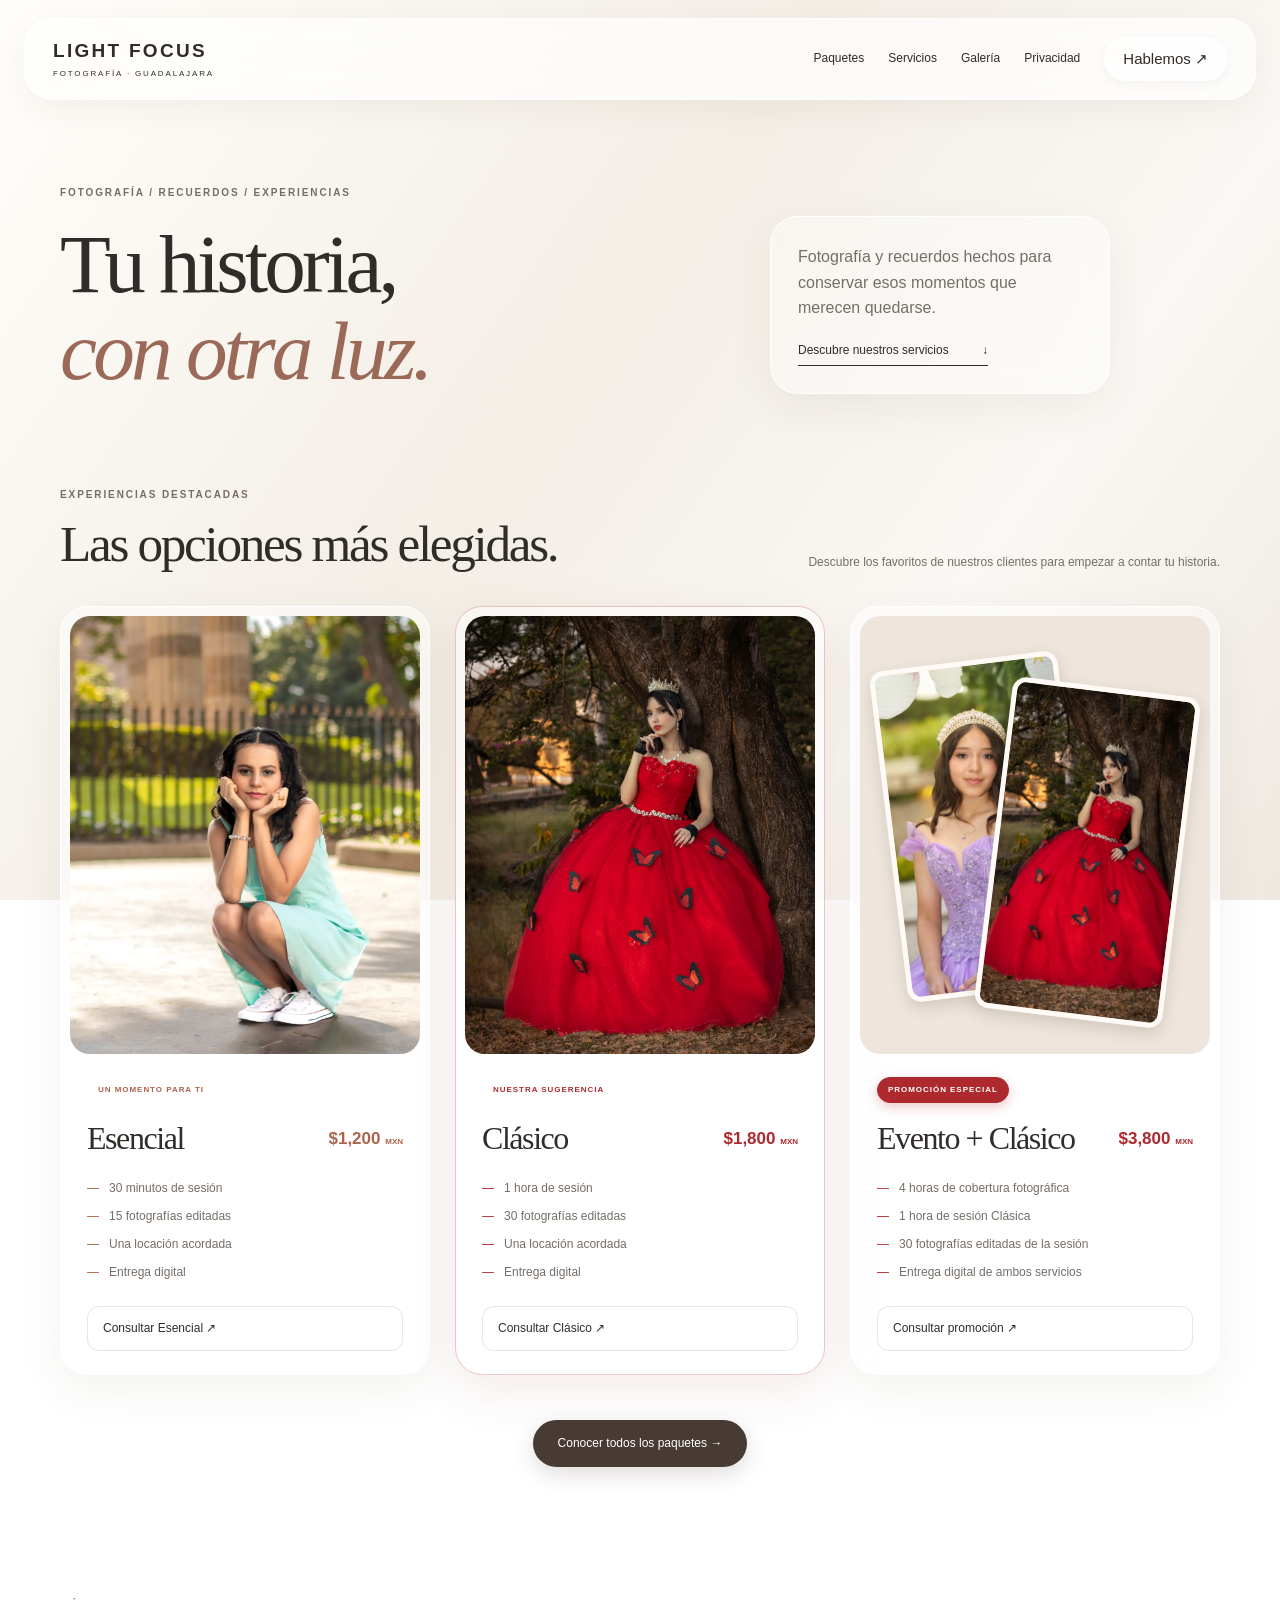
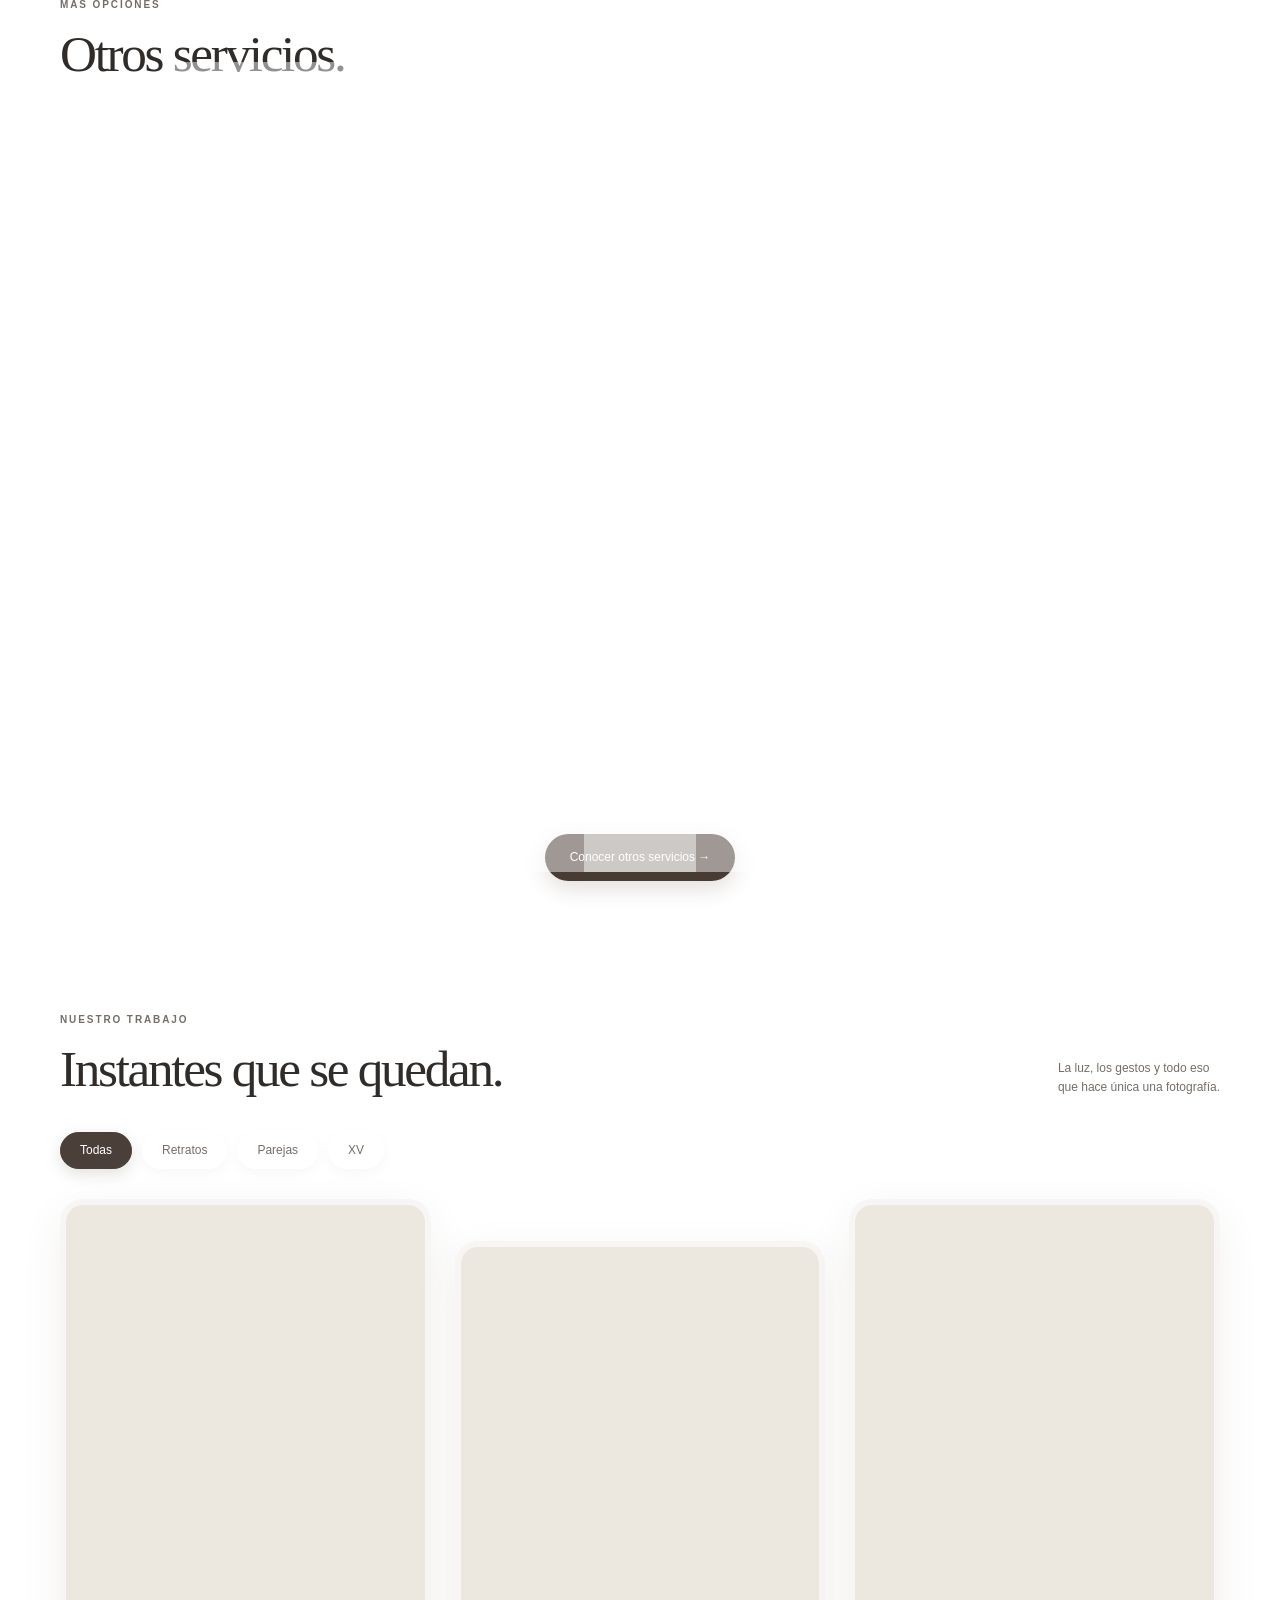
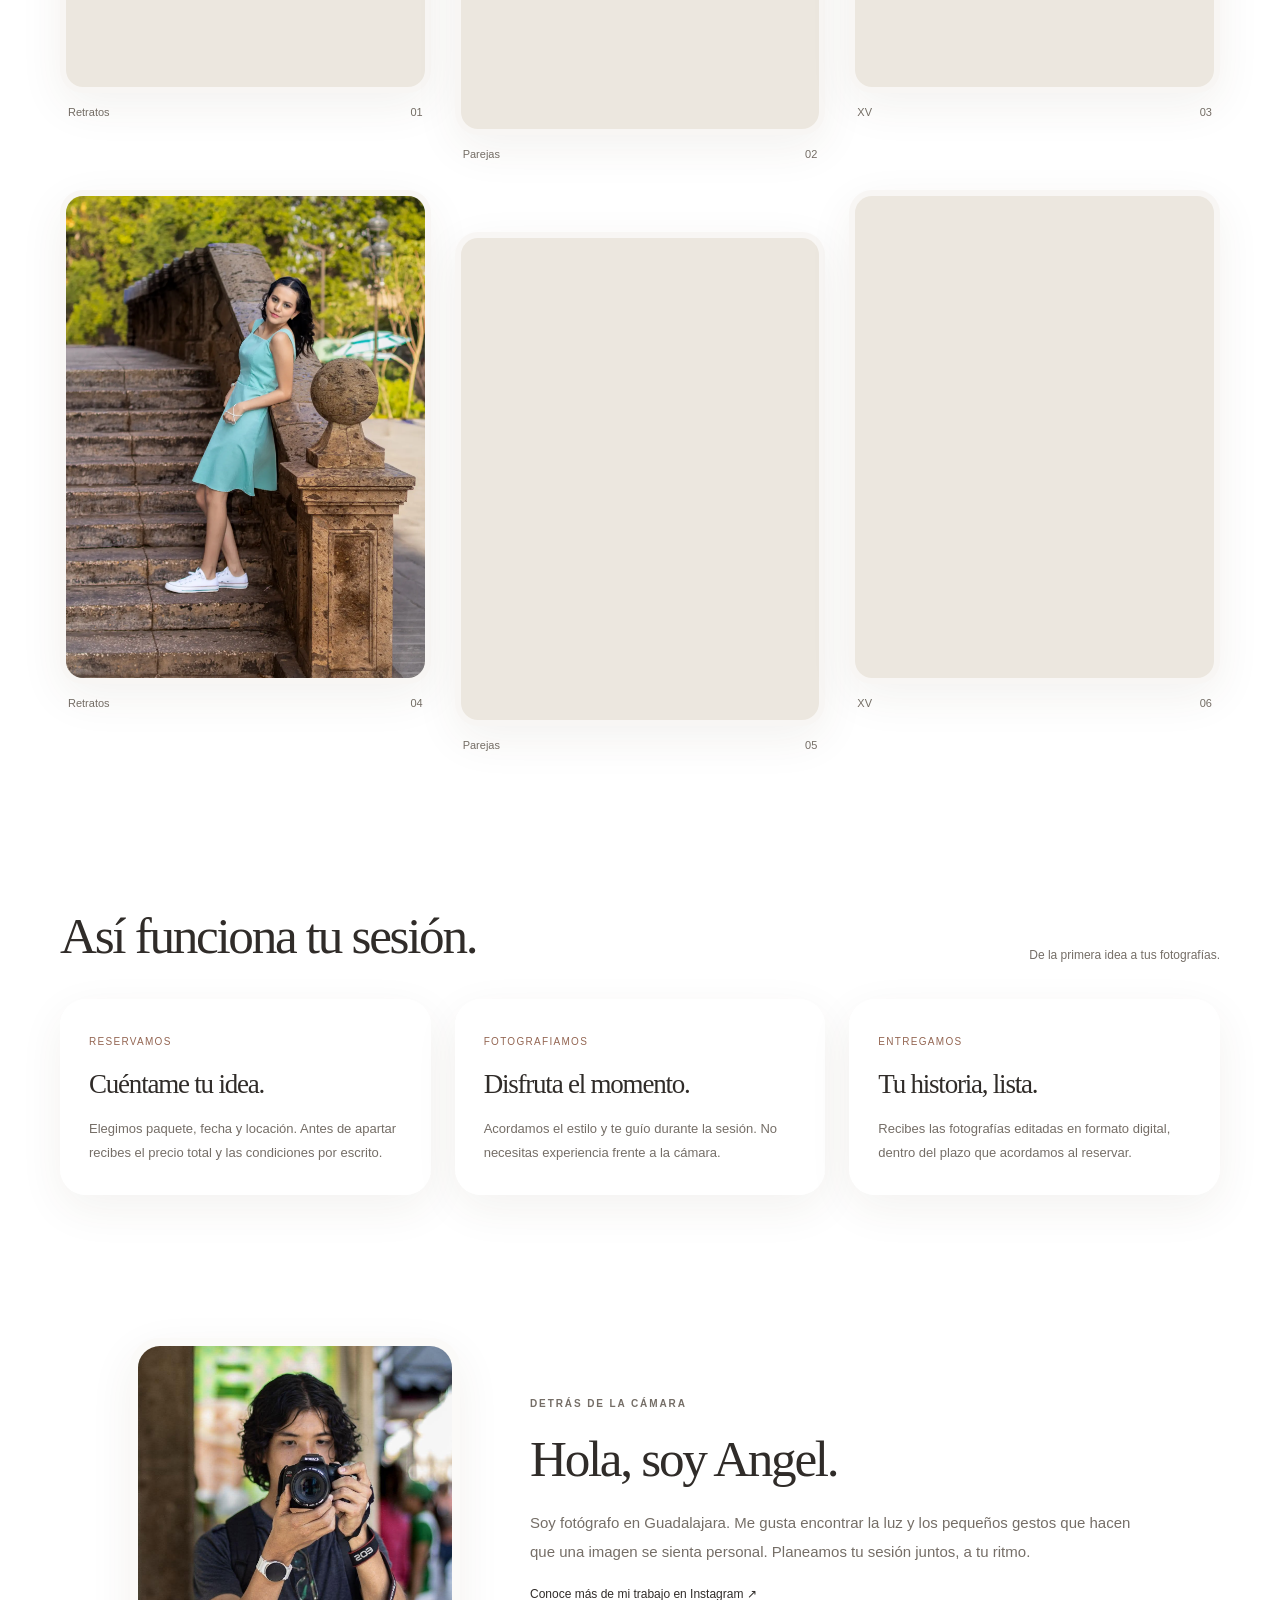
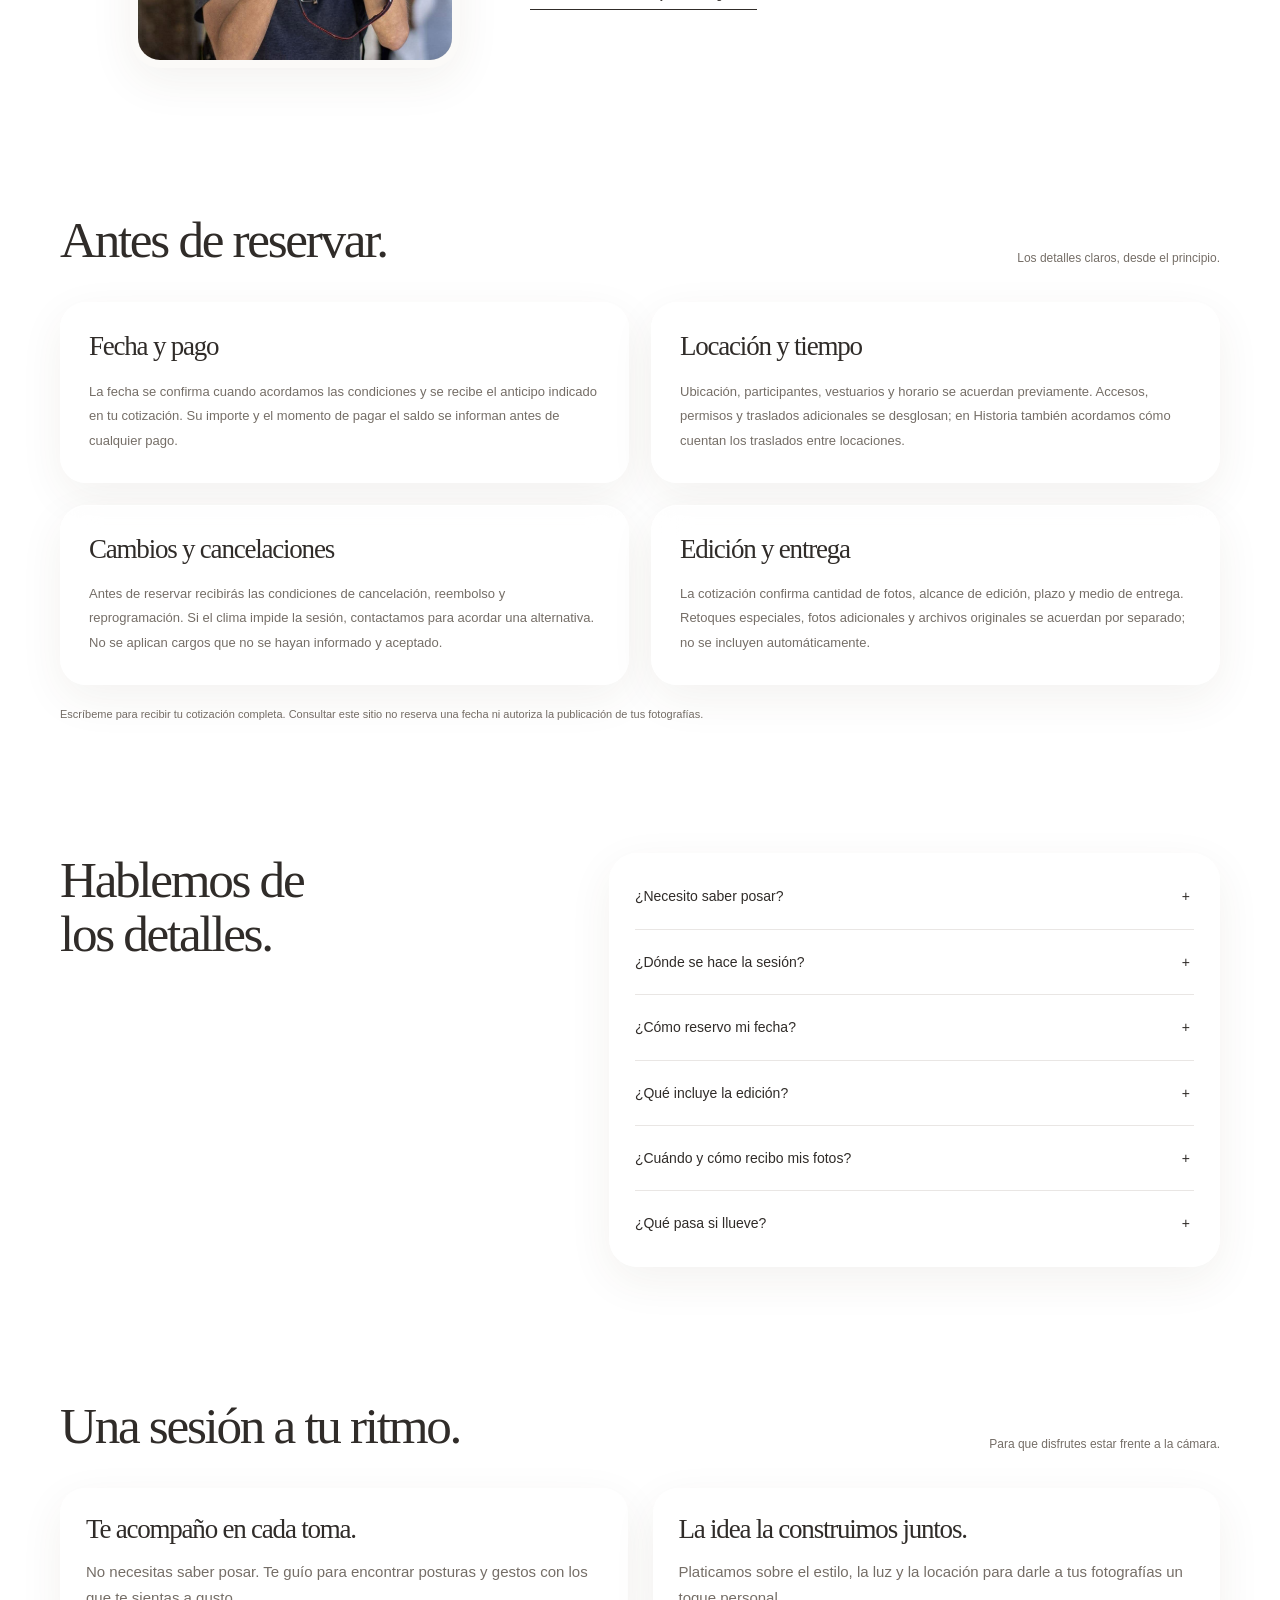
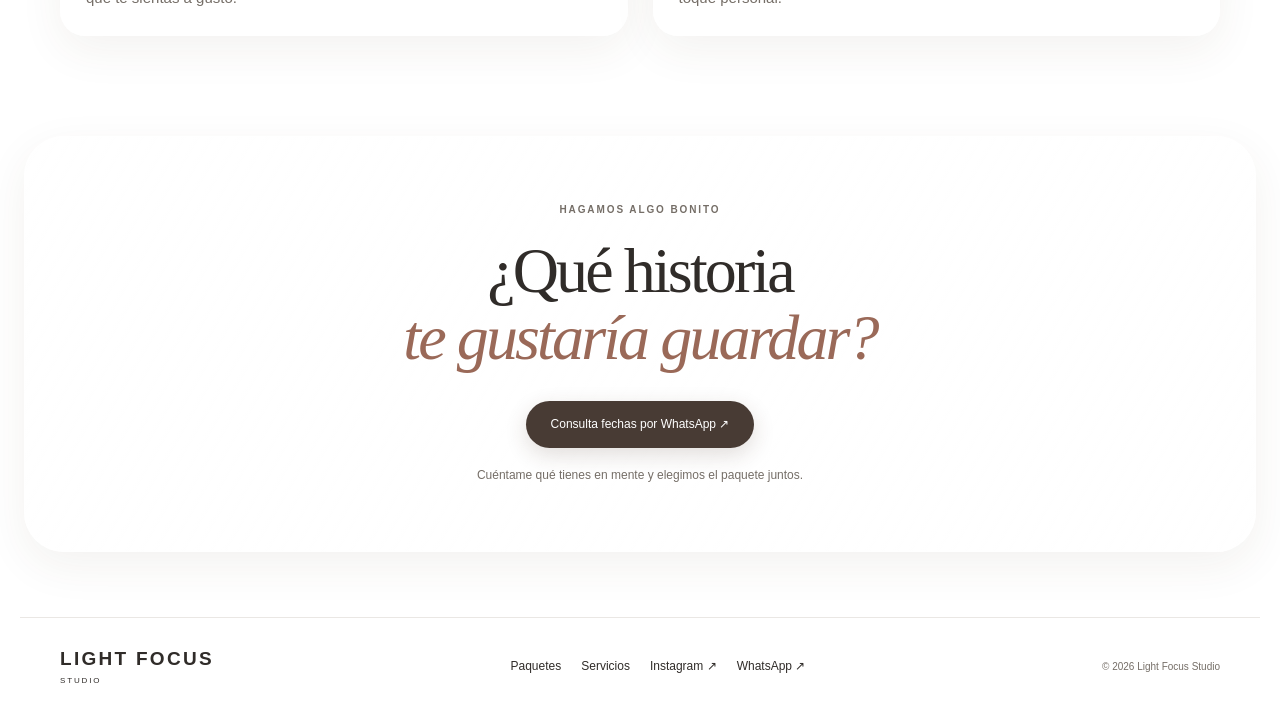
==== commit b656ee87: "meta tags open graph y pagina 404" ====
--- a/index.html
+++ b/index.html
@@ -7,6 +7,20 @@
 	<meta name="description" content="Sesiones fotográficas, cobertura de eventos, semblanzas audiovisuales y productos fotográficos en Guadalajara.">
 	<meta name="theme-color" content="#faf8f4">
 
+	<!-- Open Graph / Redes Sociales -->
+	<meta property="og:type" content="website">
+	<meta property="og:url" content="https://angelricardoia.github.io/light-focus-studio/">
+	<meta property="og:title" content="Light Focus Studio · Fotografía y experiencias">
+	<meta property="og:description" content="Sesiones fotográficas, cobertura de eventos, semblanzas audiovisuales y productos fotográficos en Guadalajara.">
+	<meta property="og:image" content="https://angelricardoia.github.io/light-focus-studio/assets/Paquete_02.jpg">
+
+	<!-- Twitter -->
+	<meta property="twitter:card" content="summary_large_image">
+	<meta property="twitter:url" content="https://angelricardoia.github.io/light-focus-studio/">
+	<meta property="twitter:title" content="Light Focus Studio · Fotografía y experiencias">
+	<meta property="twitter:description" content="Sesiones fotográficas, cobertura de eventos, semblanzas audiovisuales y productos fotográficos en Guadalajara.">
+	<meta property="twitter:image" content="https://angelricardoia.github.io/light-focus-studio/assets/Paquete_02.jpg">
+
 	<link rel="stylesheet" href="styles.css">
 	<link rel="stylesheet" href="navigation.css">
 
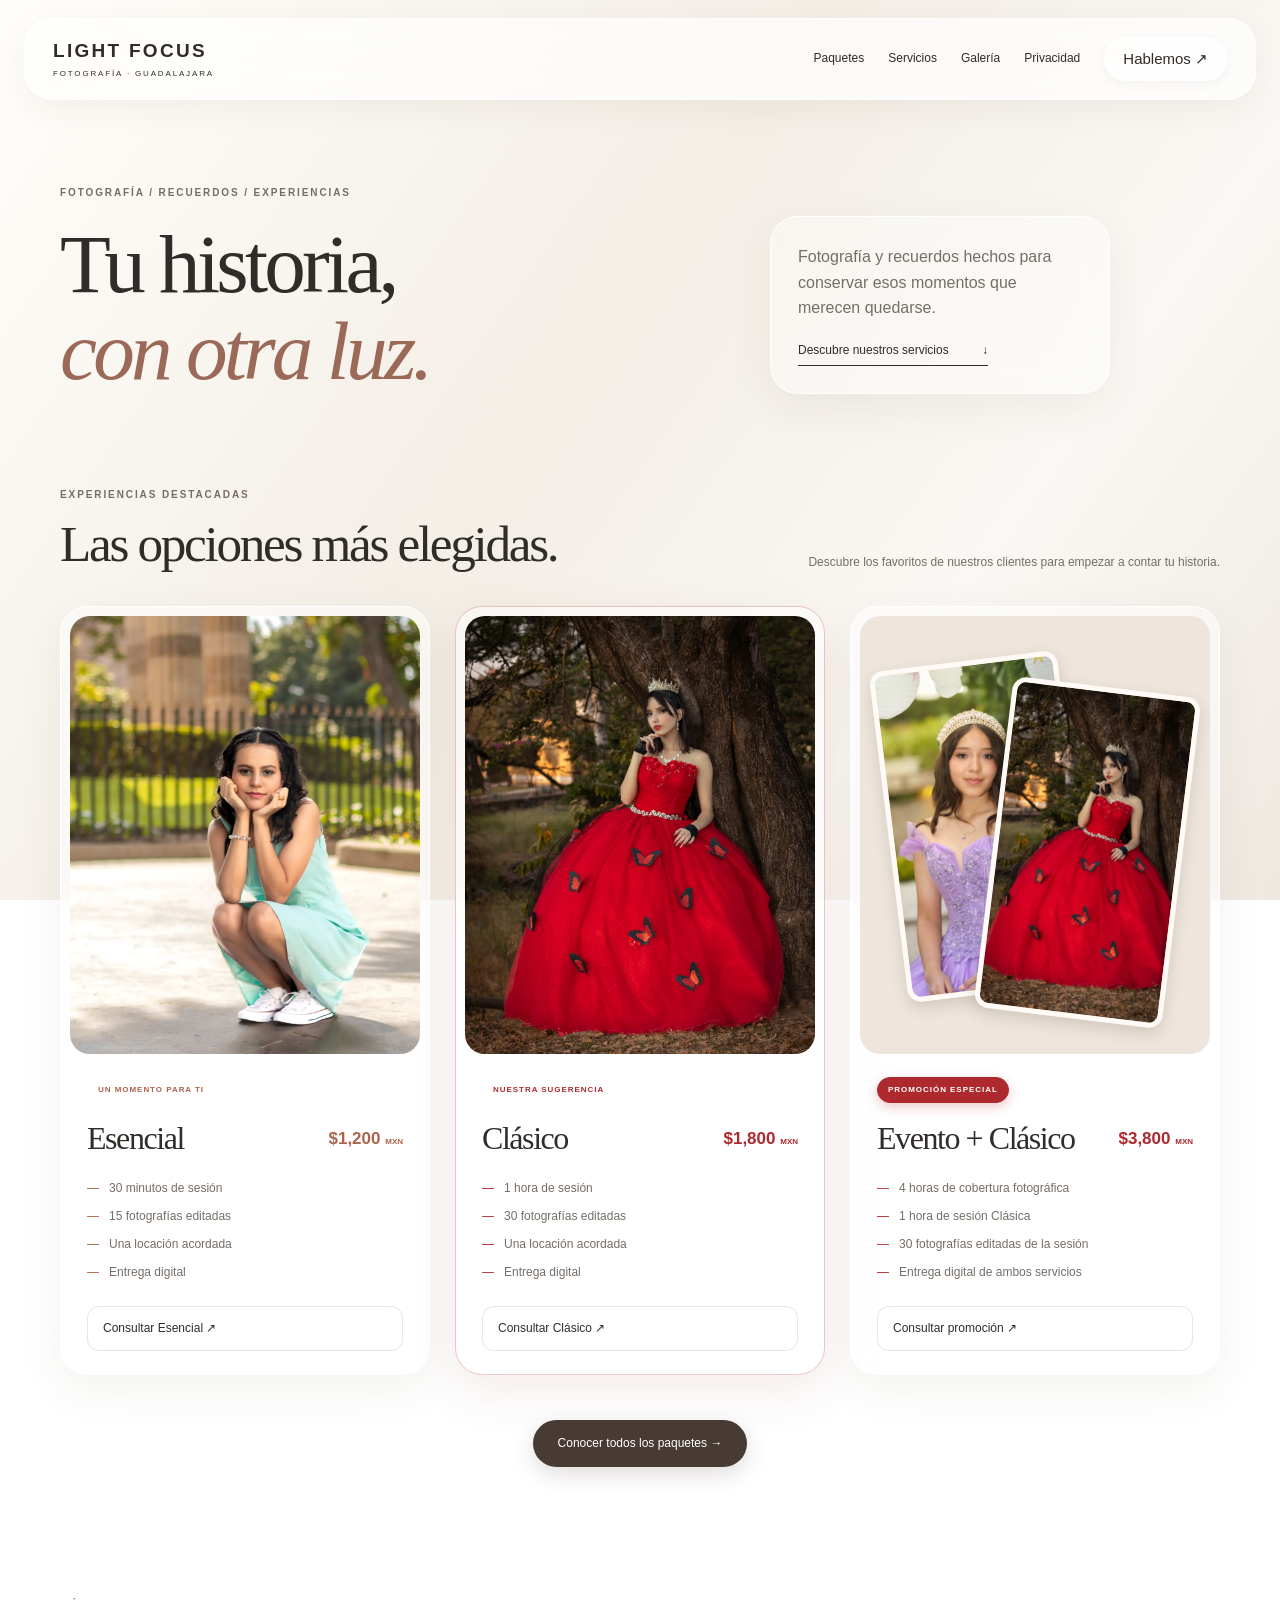
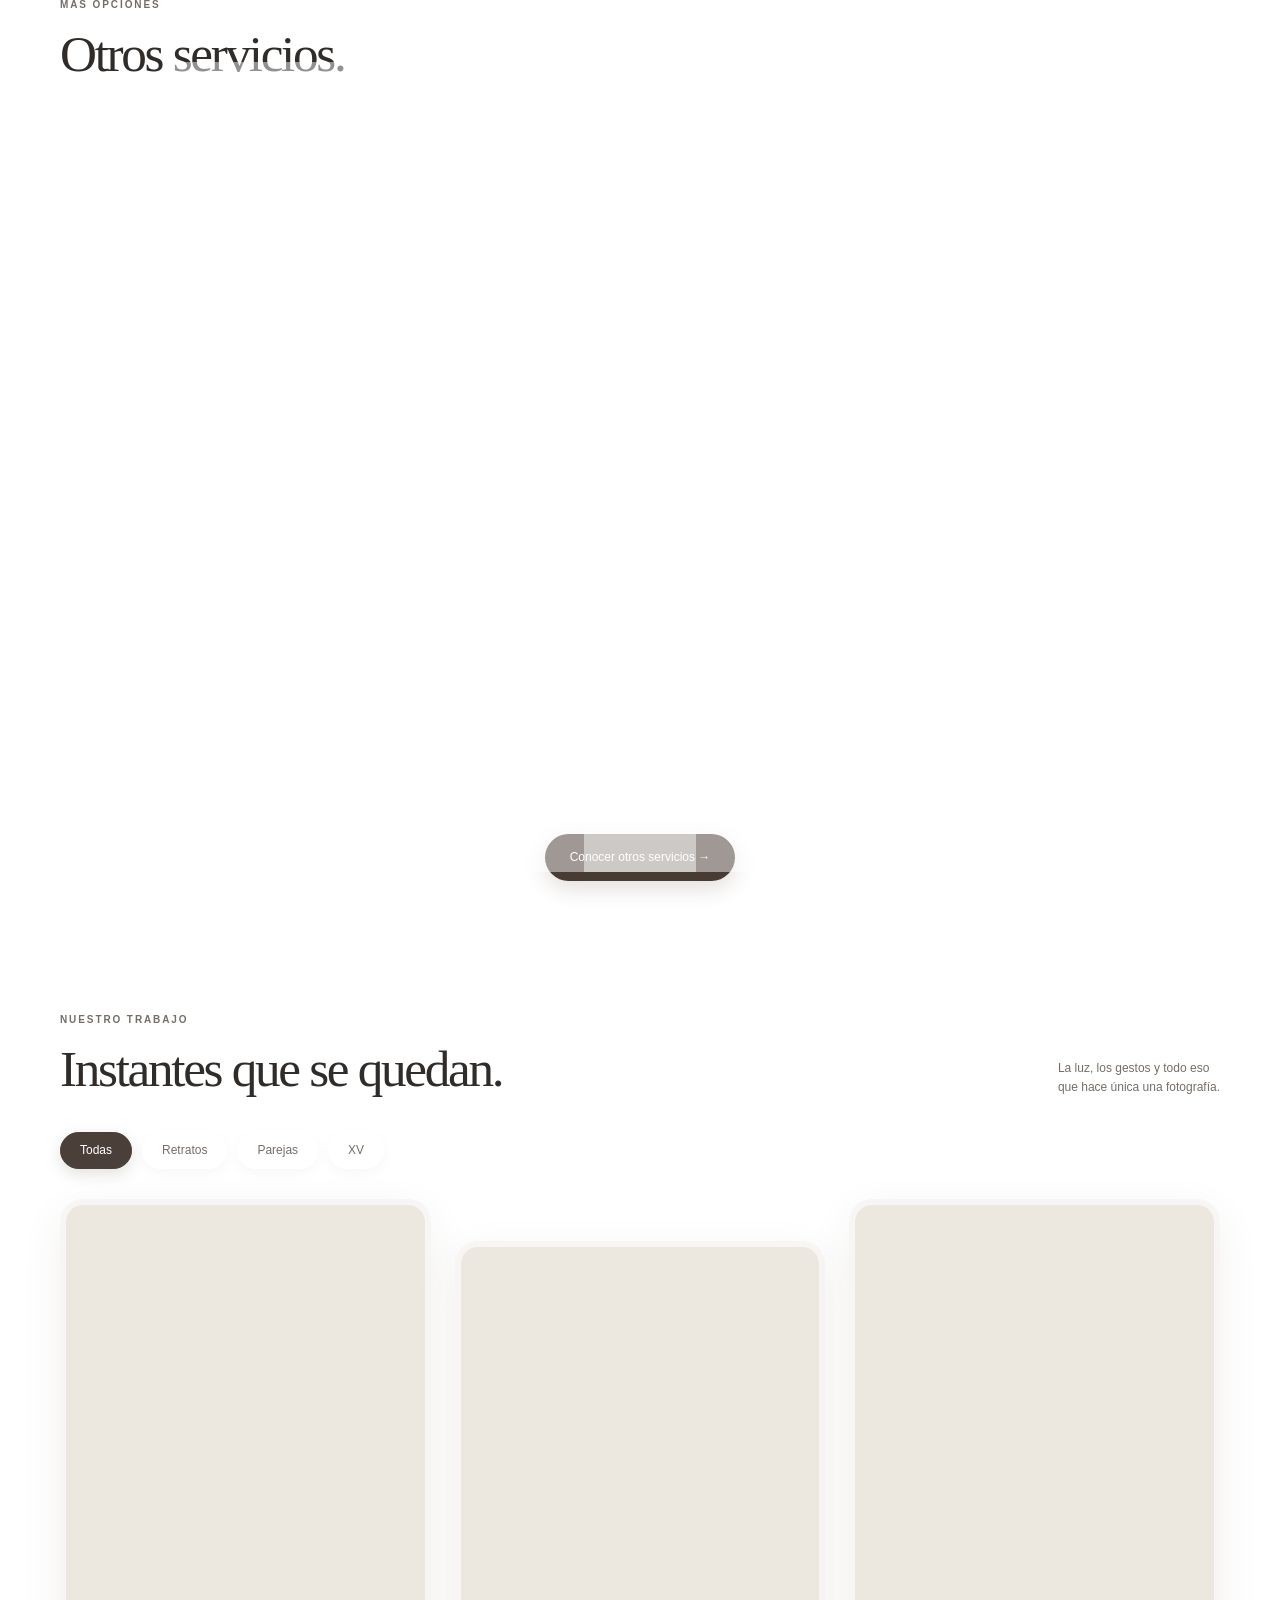
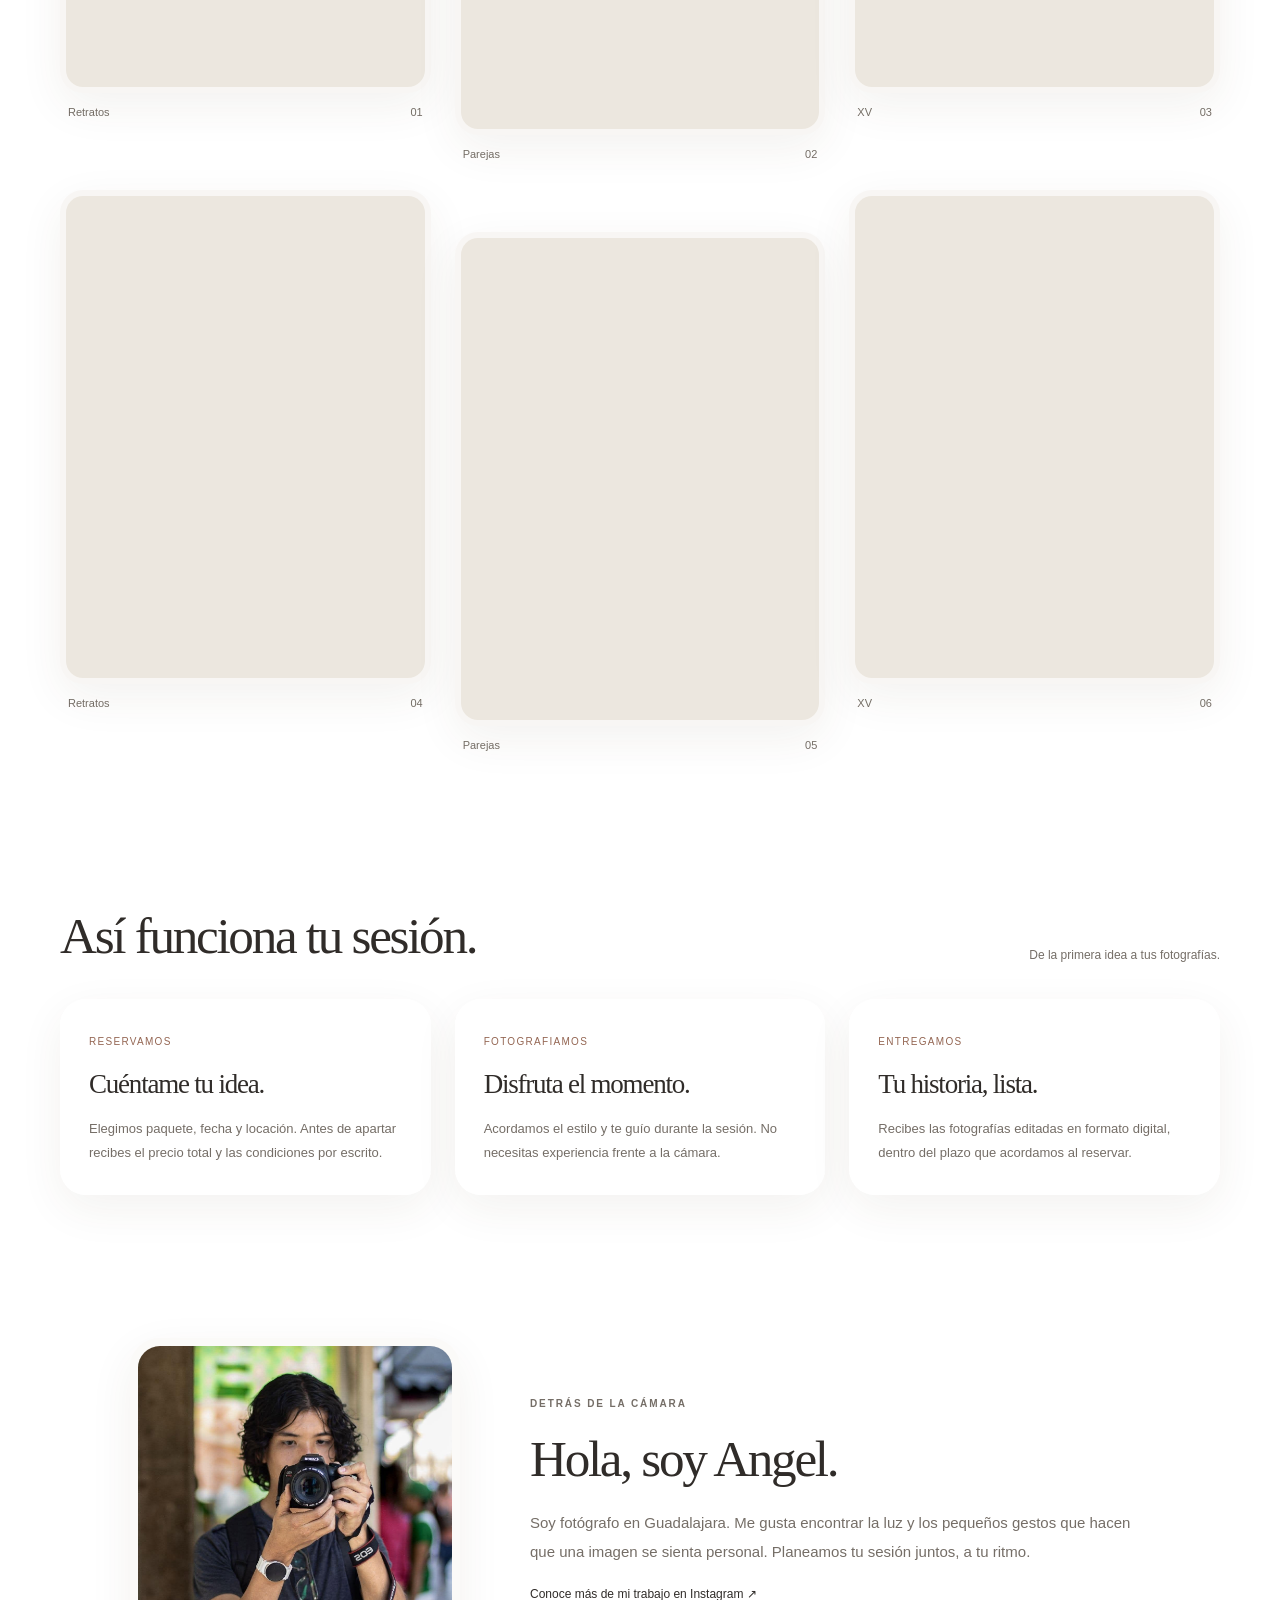
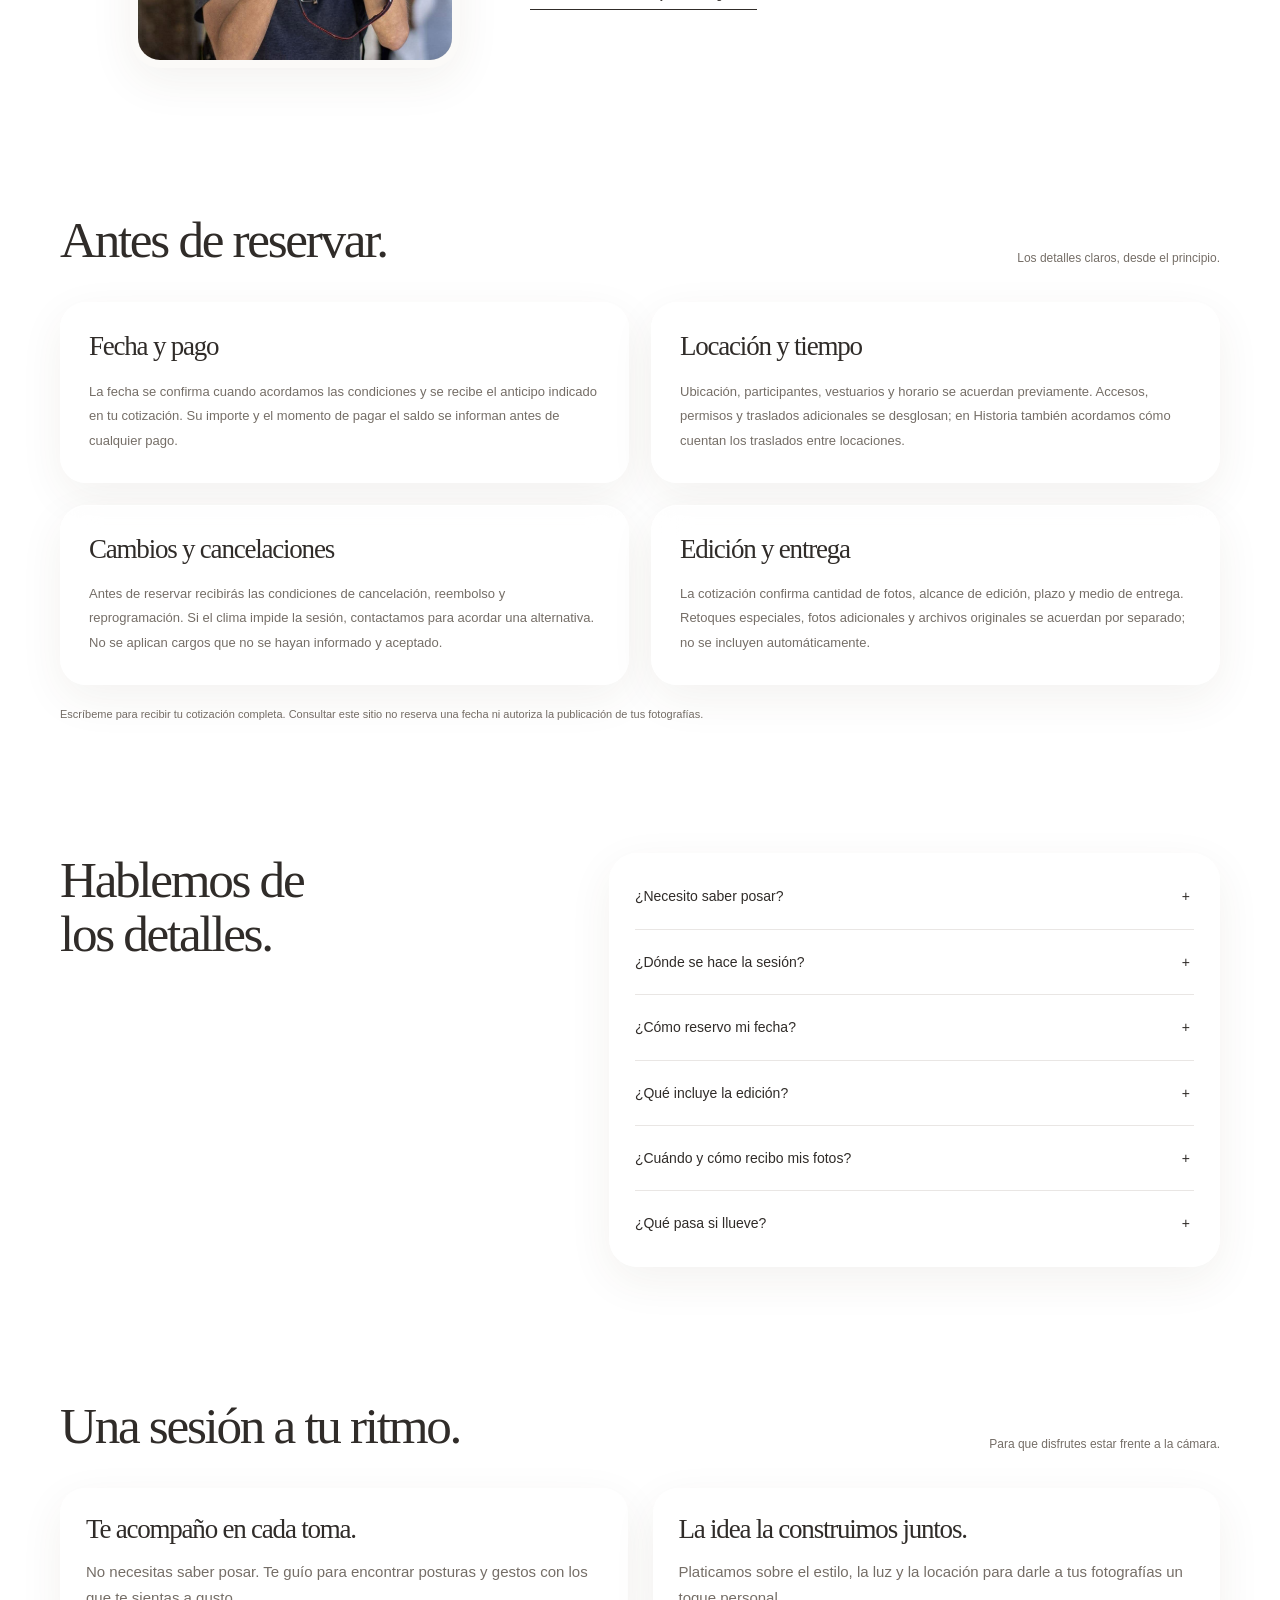
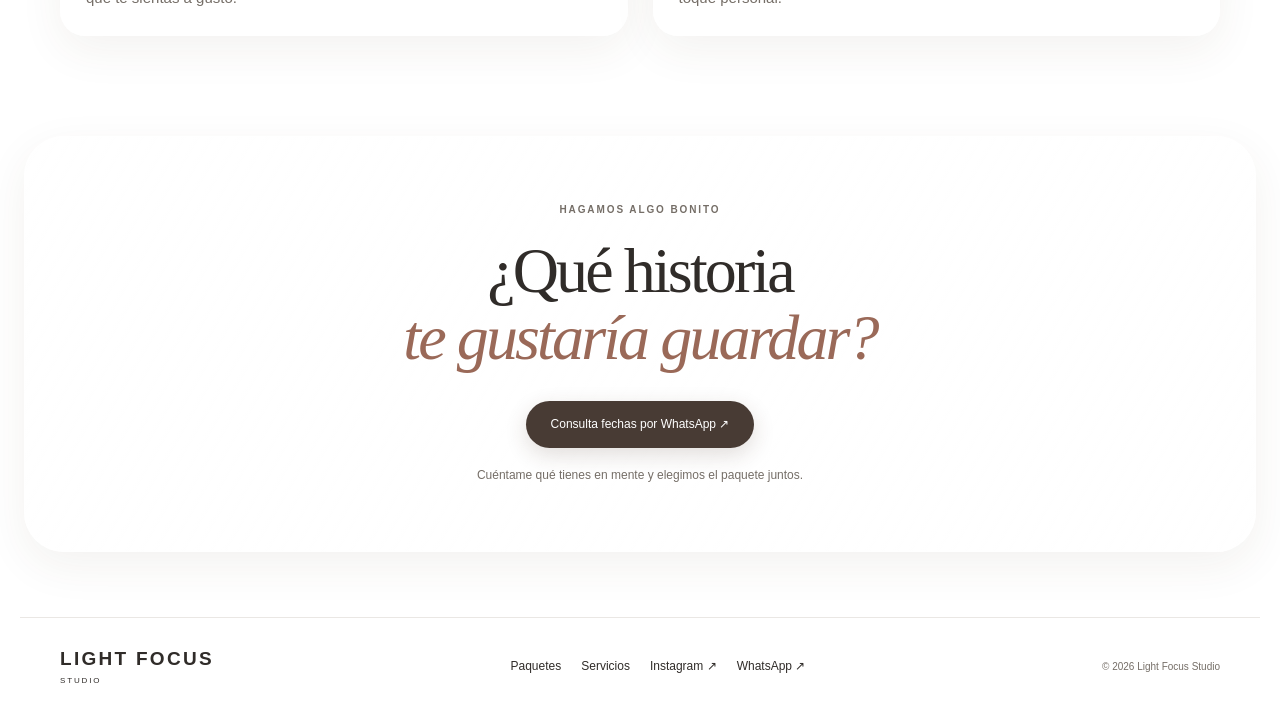
==== commit 9342bdbb: "design: agregar favicon.png y actualizar links en HTML" ====
--- a/index.html
+++ b/index.html
@@ -6,6 +6,7 @@
 	<title>Light Focus Studio · Fotografía y experiencias</title>
 	<meta name="description" content="Sesiones fotográficas, cobertura de eventos, semblanzas audiovisuales y productos fotográficos en Guadalajara.">
 	<meta name="theme-color" content="#faf8f4">
+	<link rel="icon" type="image/png" href="favicon.png">
 
 	<!-- Open Graph / Redes Sociales -->
 	<meta property="og:type" content="website">
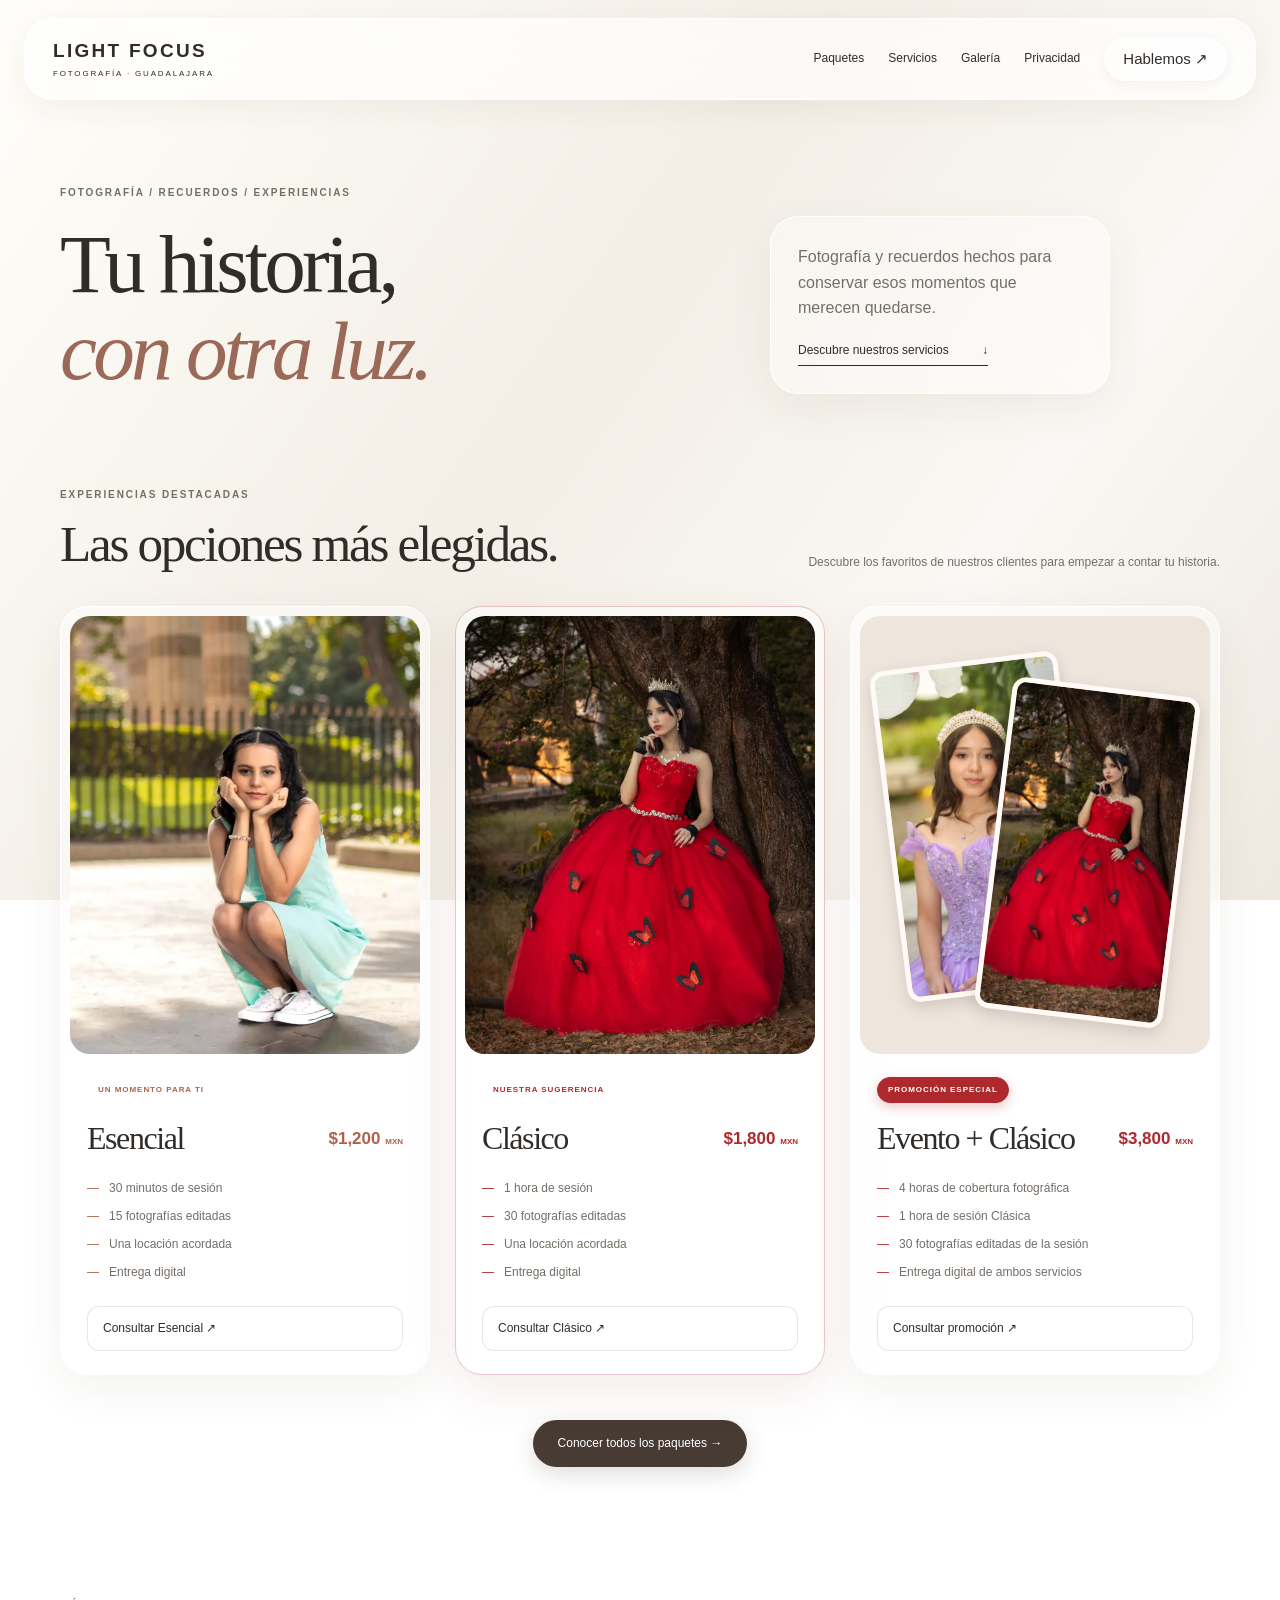
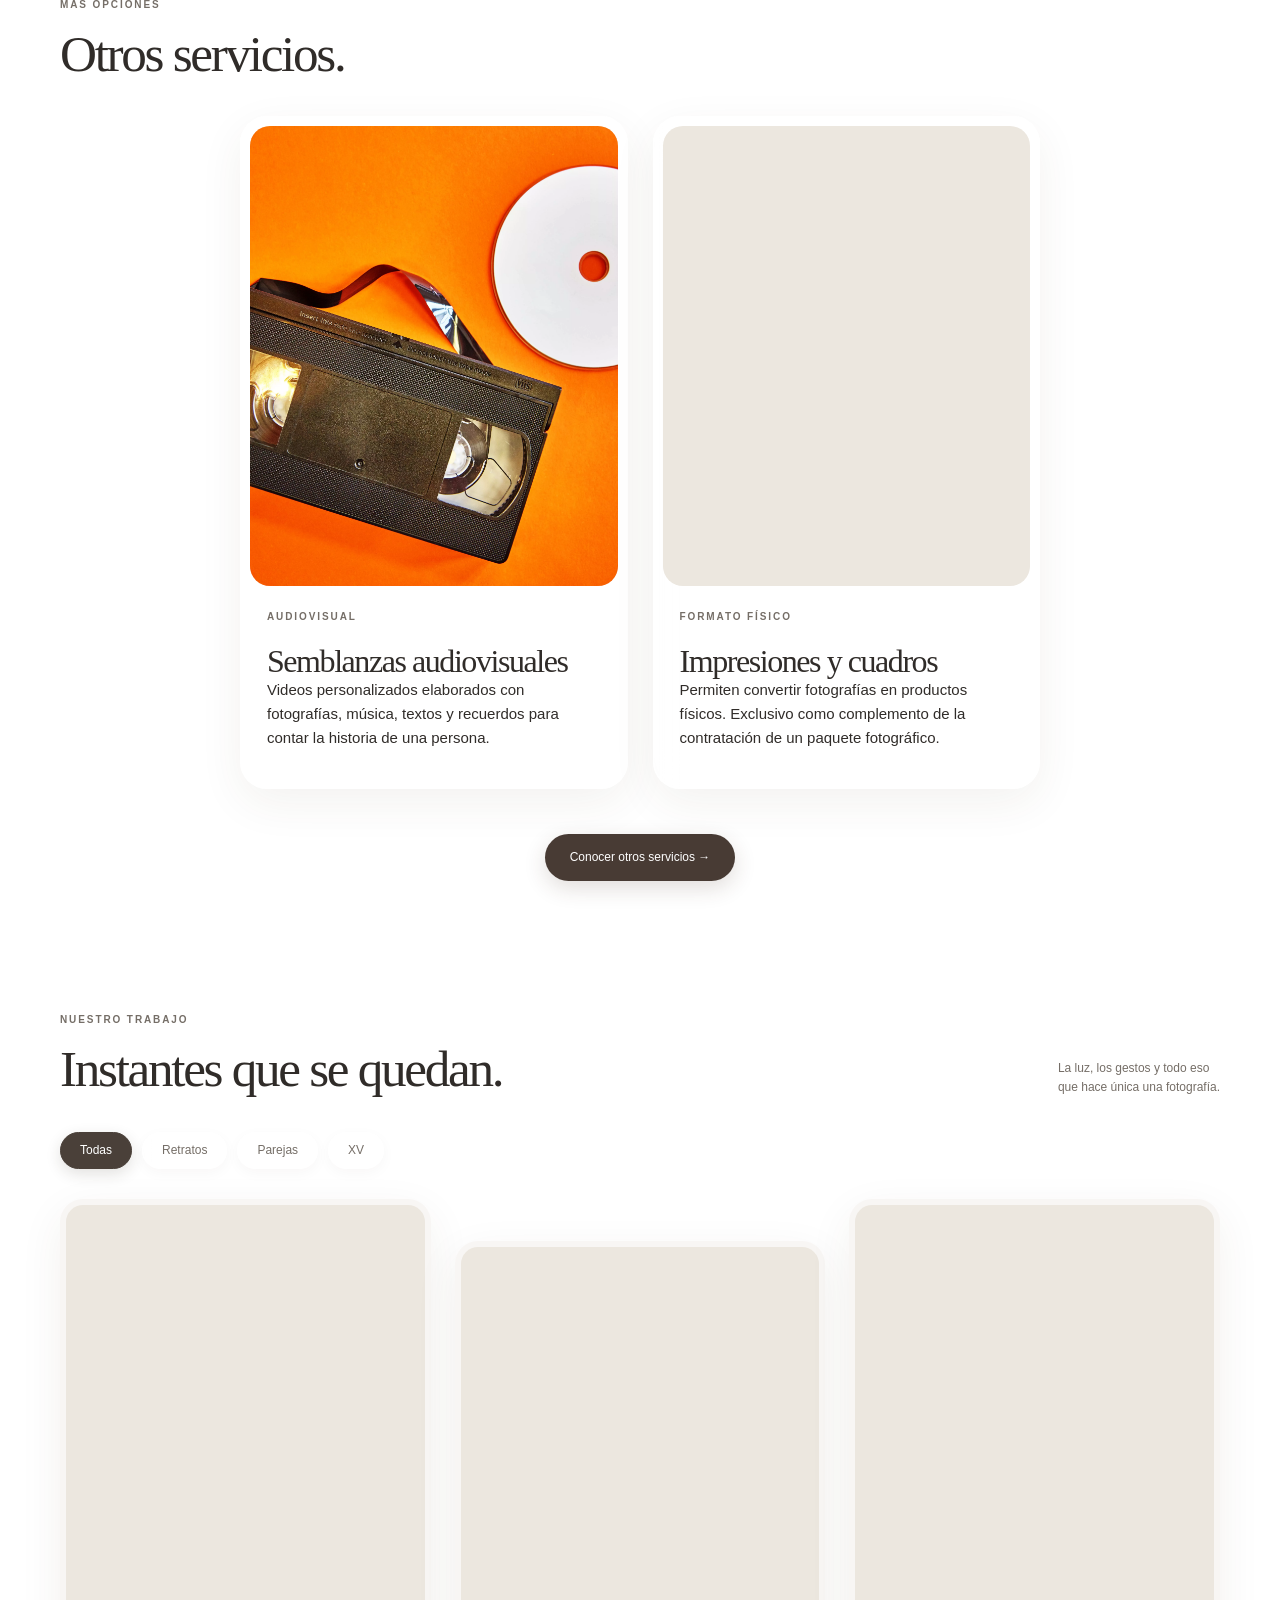
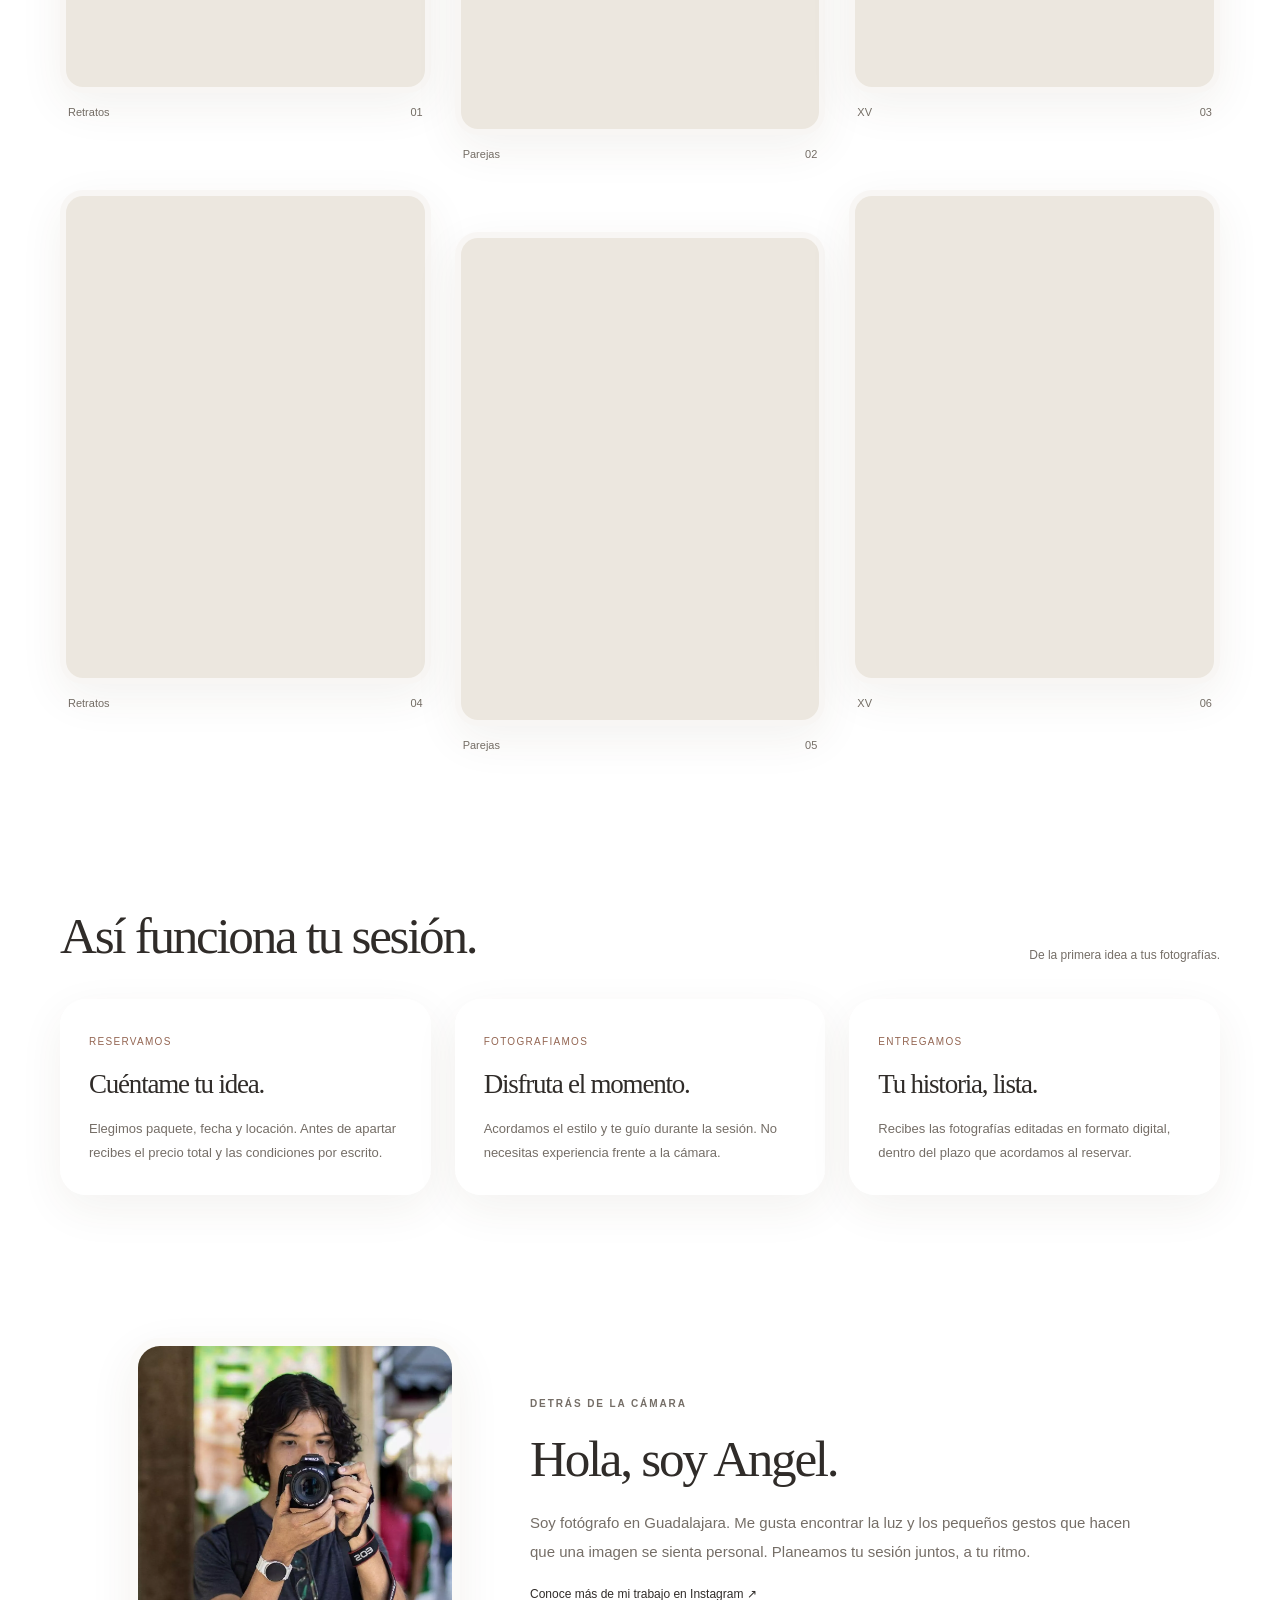
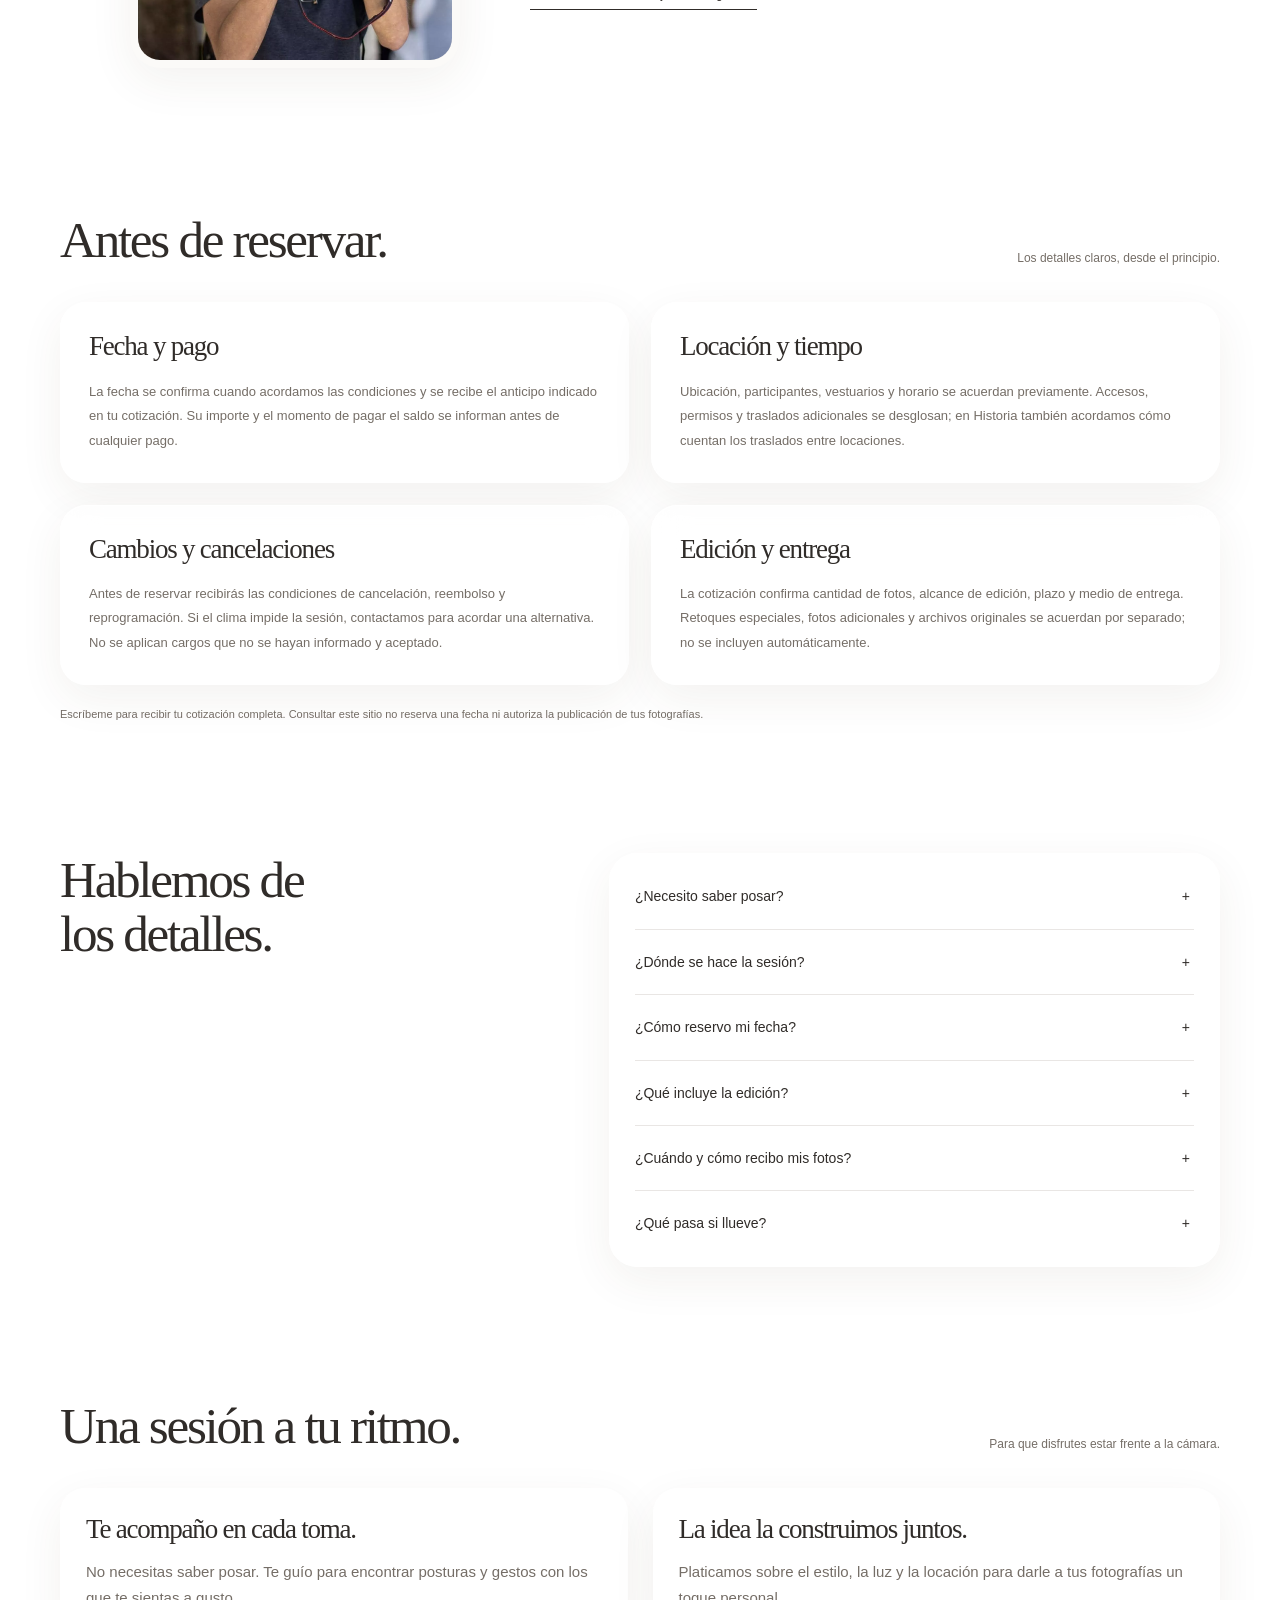
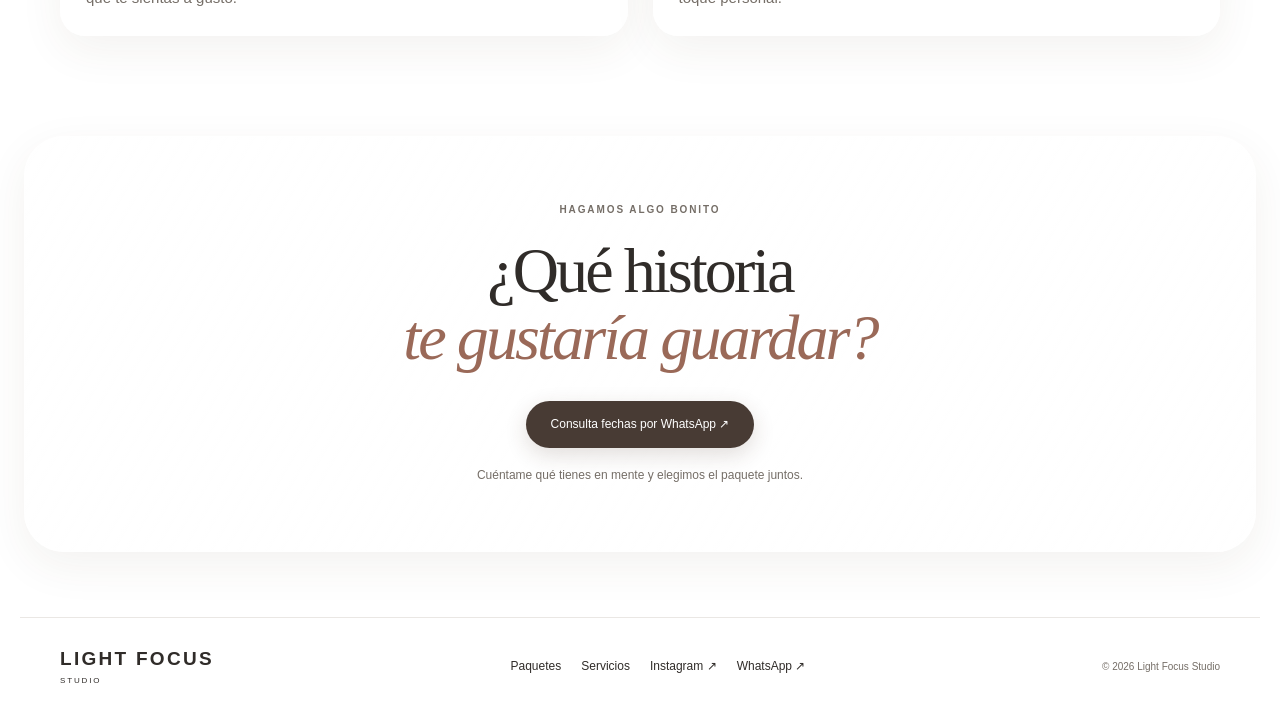
==== commit 0d4c6039: "feat/fix: migrar a WebP, agregar favicon, 404, metadatos Open Graph y corregir rutas de fotos" ====
--- a/index.html
+++ b/index.html
@@ -13,14 +13,14 @@
 	<meta property="og:url" content="https://angelricardoia.github.io/light-focus-studio/">
 	<meta property="og:title" content="Light Focus Studio · Fotografía y experiencias">
 	<meta property="og:description" content="Sesiones fotográficas, cobertura de eventos, semblanzas audiovisuales y productos fotográficos en Guadalajara.">
-	<meta property="og:image" content="https://angelricardoia.github.io/light-focus-studio/assets/Paquete_02.jpg">
+	<meta property="og:image" content="https://angelricardoia.github.io/light-focus-studio/assets/Paquete_02.webp">
 
 	<!-- Twitter -->
 	<meta property="twitter:card" content="summary_large_image">
 	<meta property="twitter:url" content="https://angelricardoia.github.io/light-focus-studio/">
 	<meta property="twitter:title" content="Light Focus Studio · Fotografía y experiencias">
 	<meta property="twitter:description" content="Sesiones fotográficas, cobertura de eventos, semblanzas audiovisuales y productos fotográficos en Guadalajara.">
-	<meta property="twitter:image" content="https://angelricardoia.github.io/light-focus-studio/assets/Paquete_02.jpg">
+	<meta property="twitter:image" content="https://angelricardoia.github.io/light-focus-studio/assets/Paquete_02.webp">
 
 	<link rel="stylesheet" href="styles.css">
 	<link rel="stylesheet" href="navigation.css">
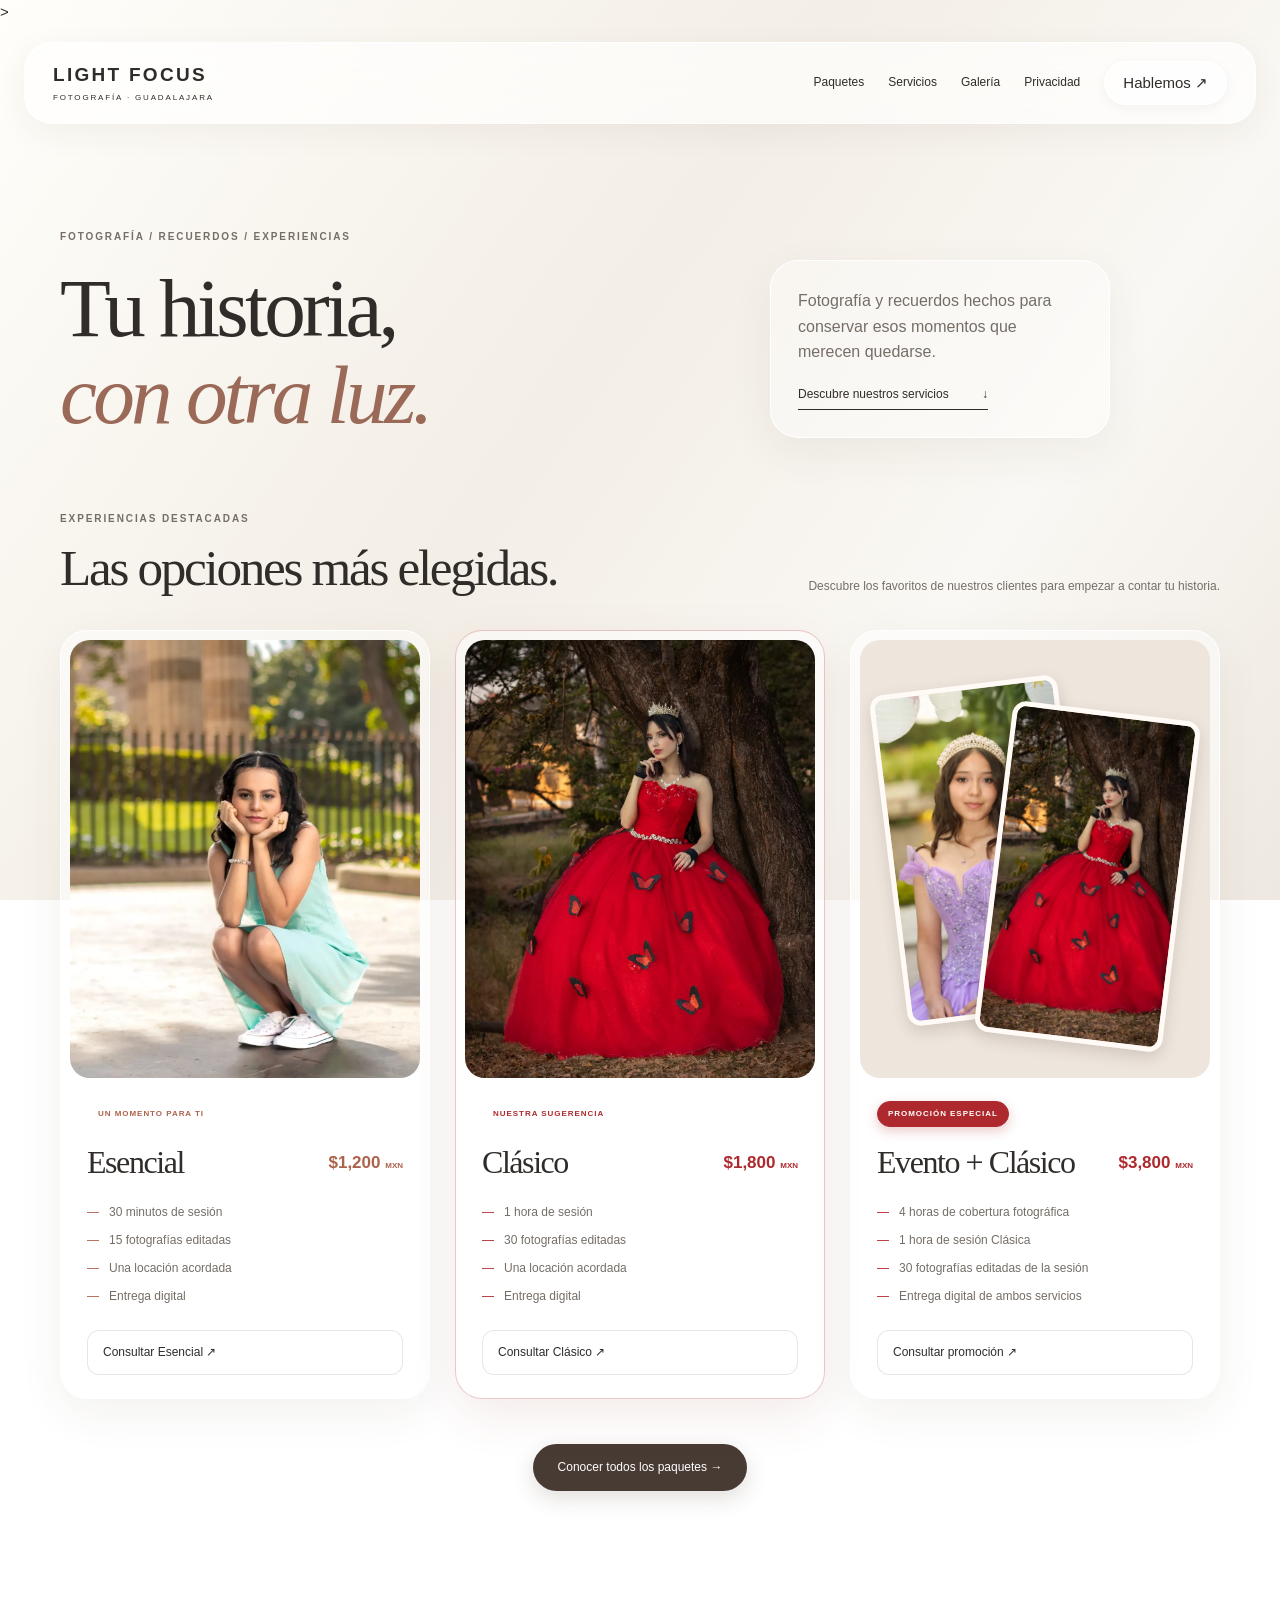
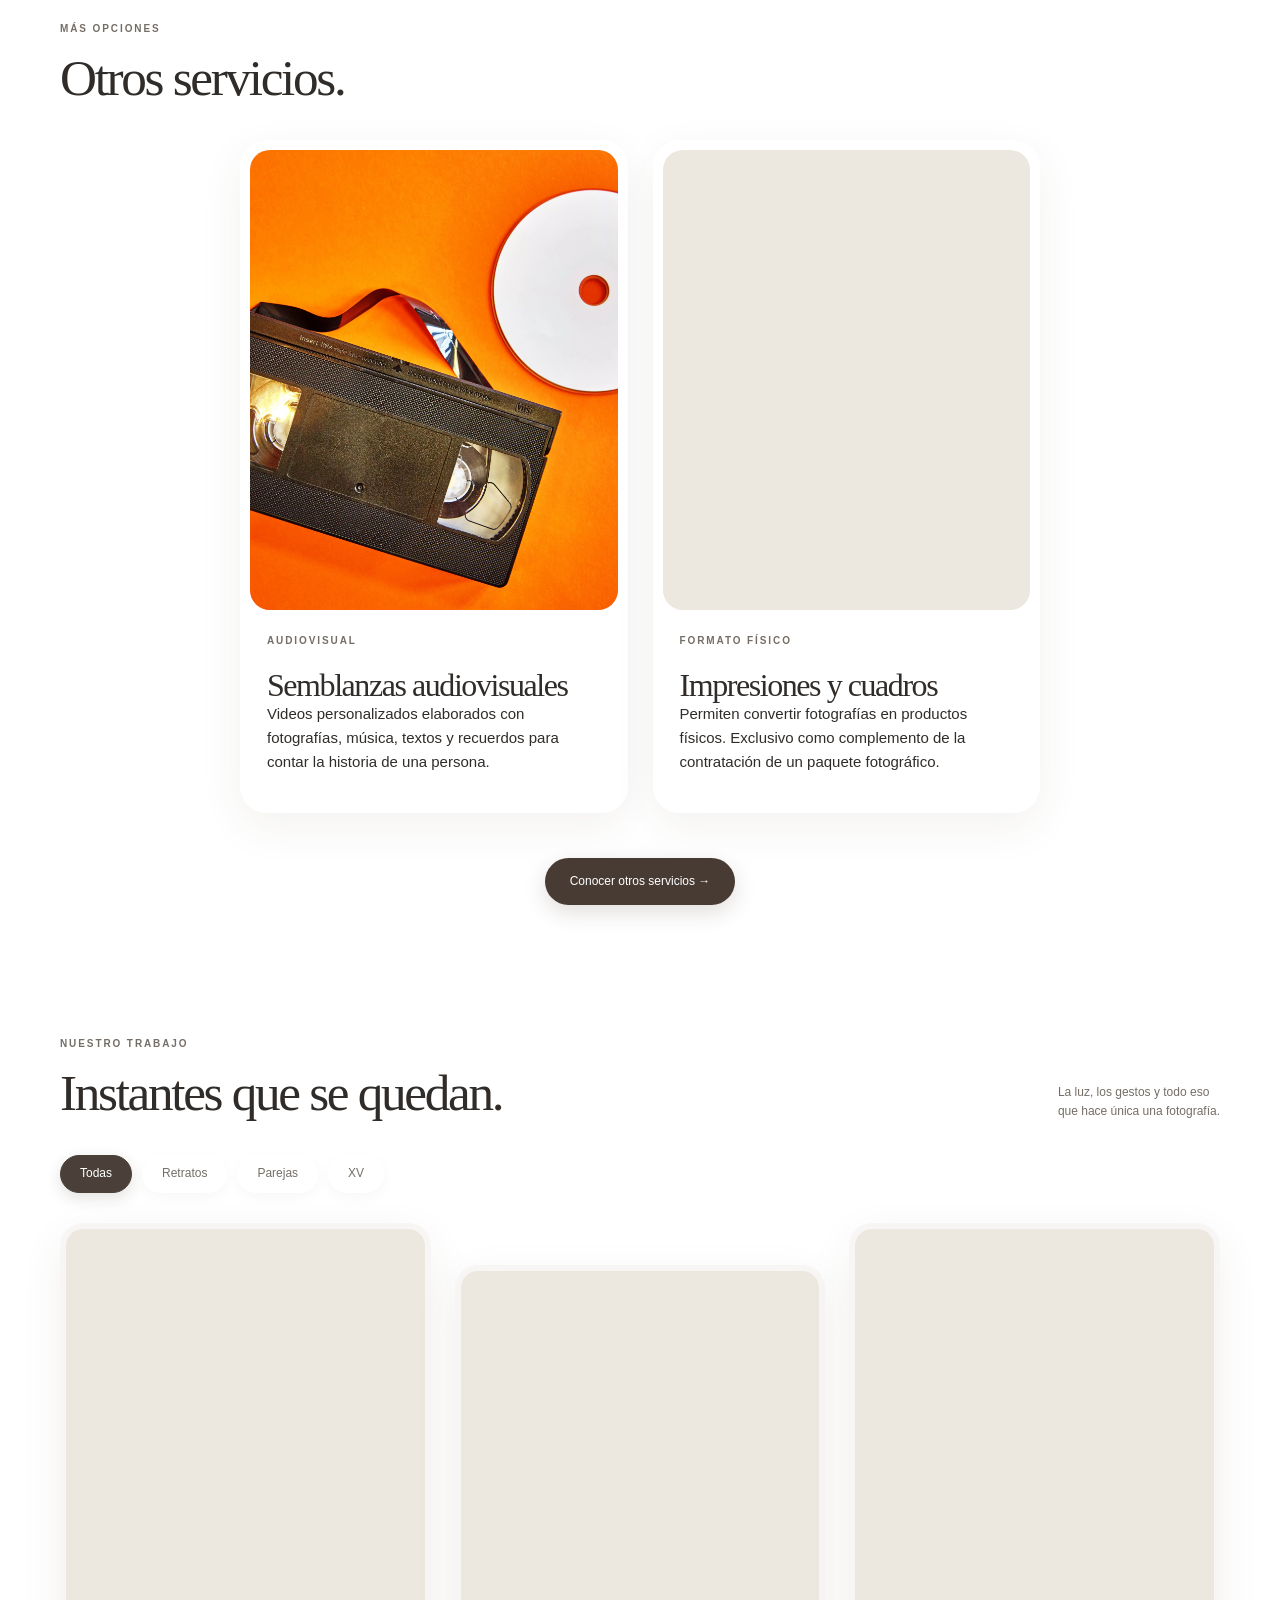
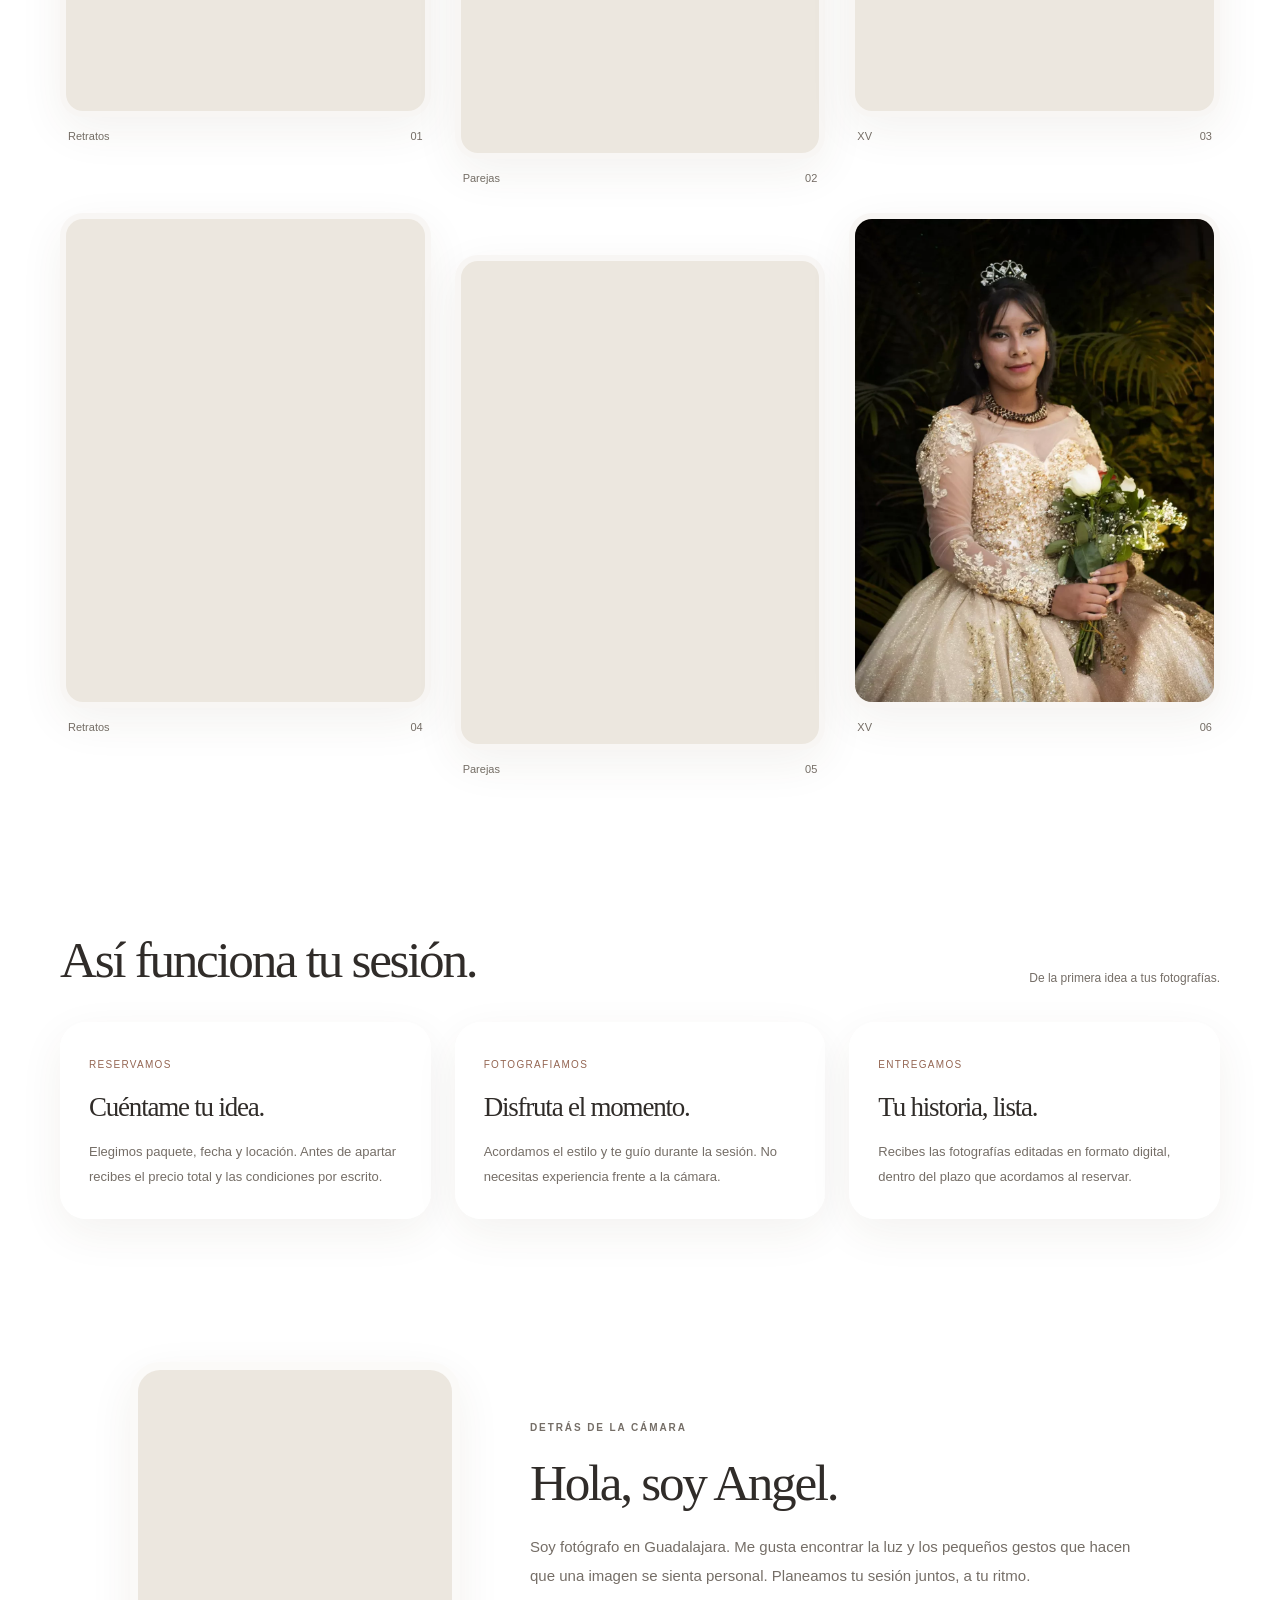
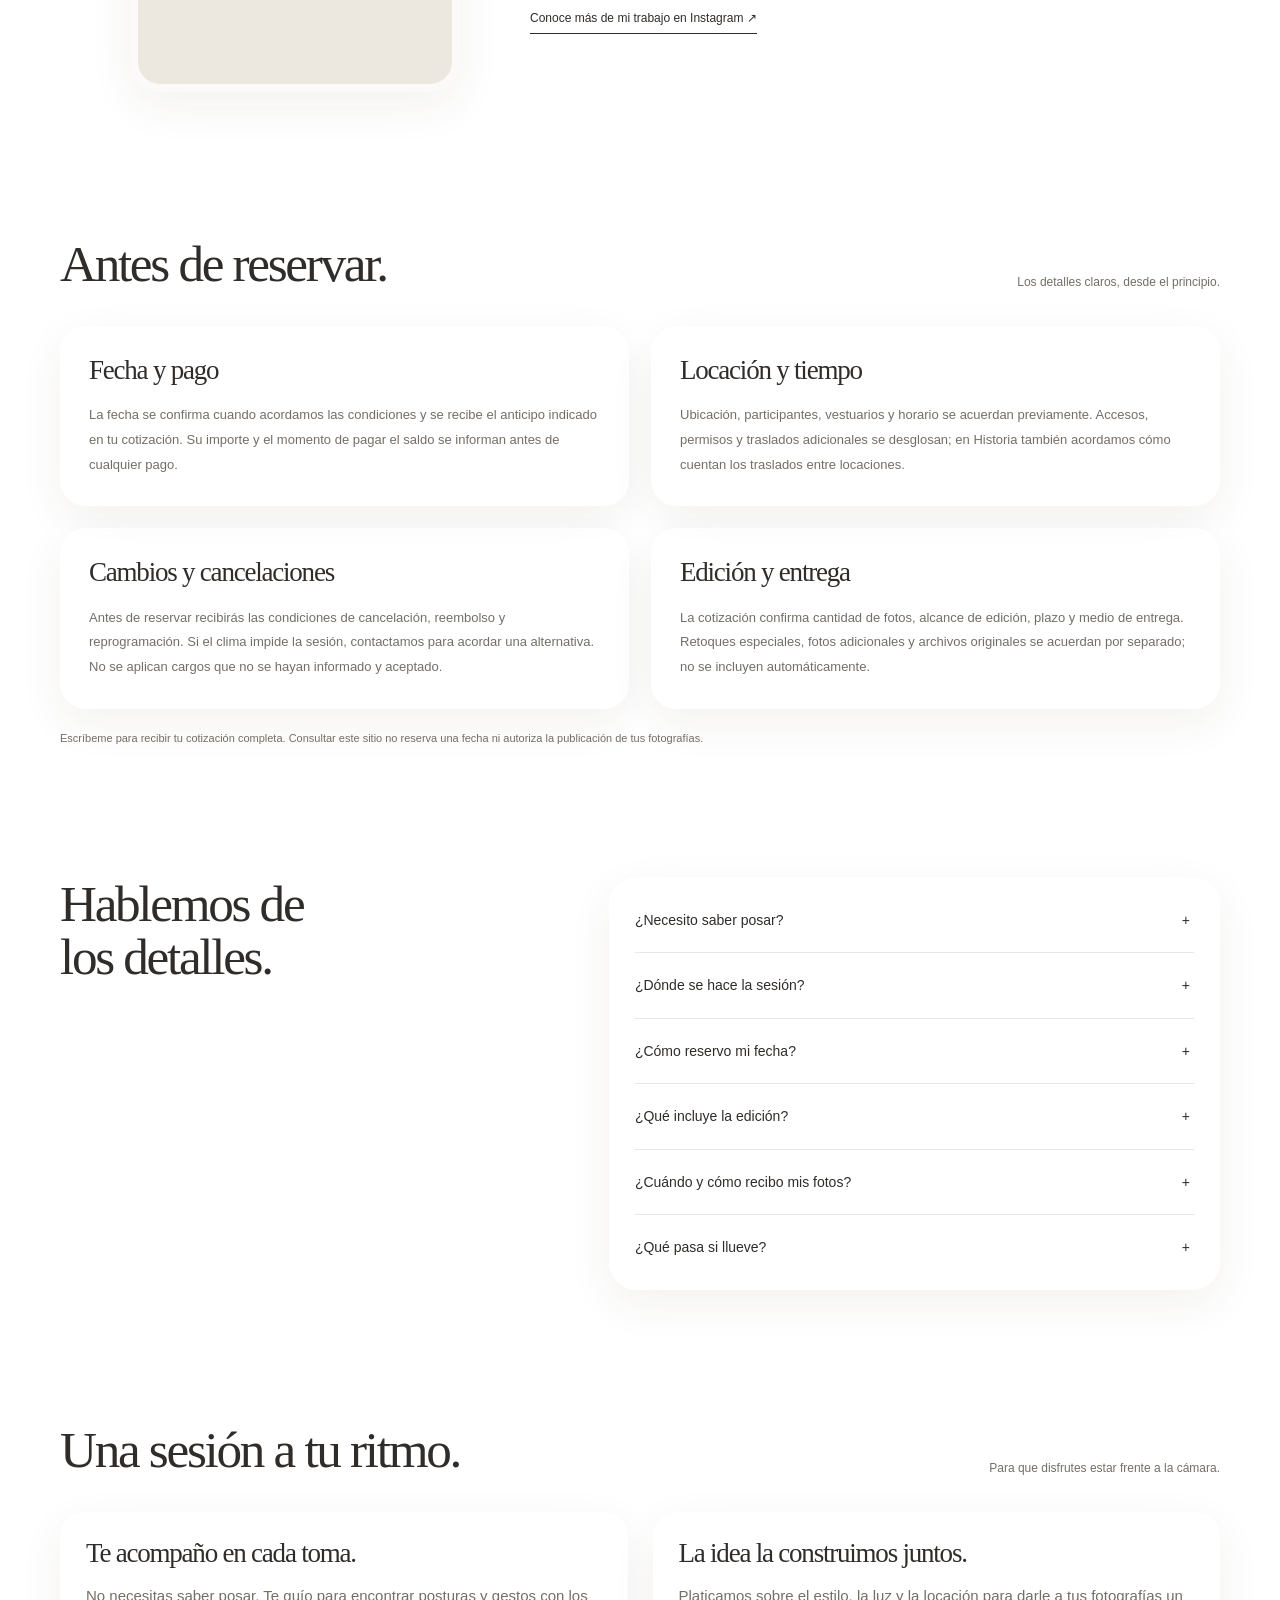
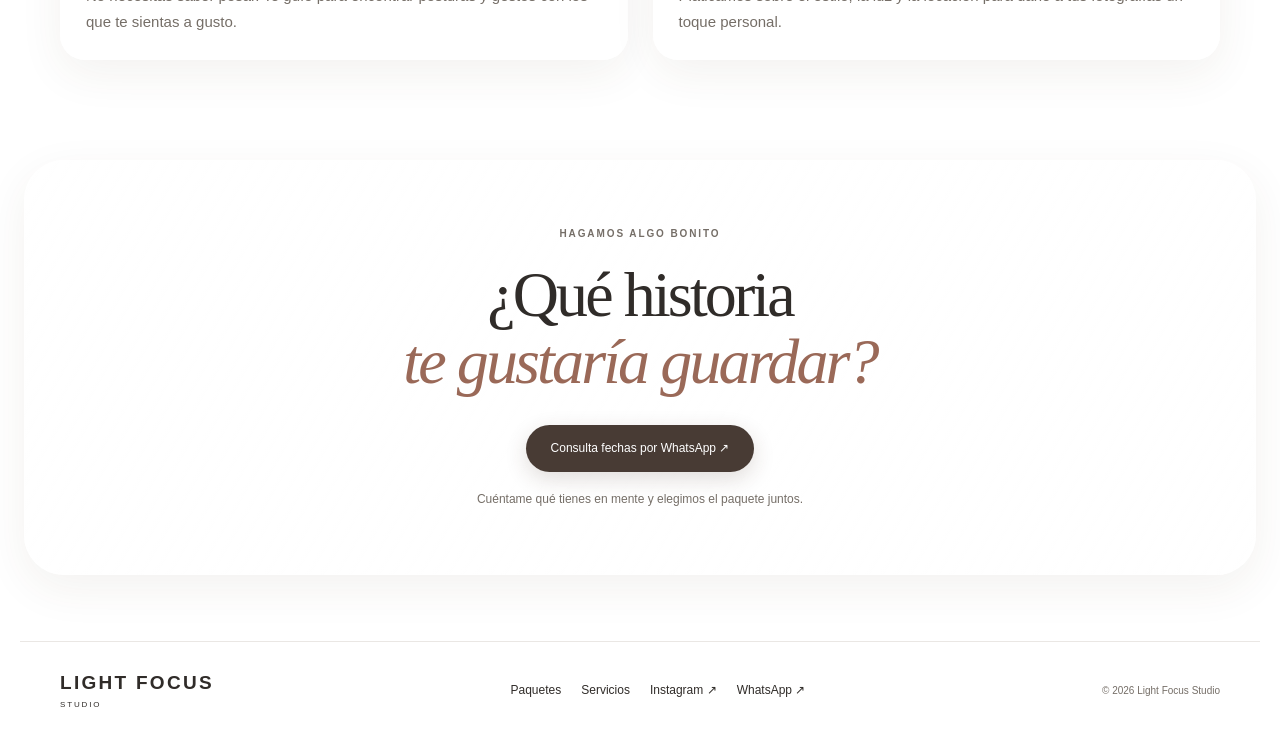
==== commit f2eed8d3: "seo: agregar meta de google" ====
--- a/index.html
+++ b/index.html
@@ -6,7 +6,9 @@
 	<title>Light Focus Studio · Fotografía y experiencias</title>
 	<meta name="description" content="Sesiones fotográficas, cobertura de eventos, semblanzas audiovisuales y productos fotográficos en Guadalajara.">
 	<meta name="theme-color" content="#faf8f4">
-	<link rel="icon" type="image/png" href="favicon.png">
+	<link rel="icon" type="image/png" href="favicon.png"
+	<meta name="google-site-verification" content="aGobKwmclMr0FuDdHVIvFTJXwP_Cv5i8Vpaiub4WEoY" />
+	>
 
 	<!-- Open Graph / Redes Sociales -->
 	<meta property="og:type" content="website">
--- a/styles.css
+++ b/styles.css
@@ -1646,4 +1646,20 @@
   right: 8%;
   bottom: 8%;
   transform: rotate(7deg);
+}
+
+.reveal {
+	opacity: 0;
+	transform: translateY(40px);
+	transition: opacity 0.8s ease-out, transform 0.8s ease-out;
+	will-change: opacity, transform;
+}
+
+.reveal.visible {
+	opacity: 1;
+	transform: translateY(0);
+}
+
+.intro.reveal {
+	transform: translateY(20px);
 }
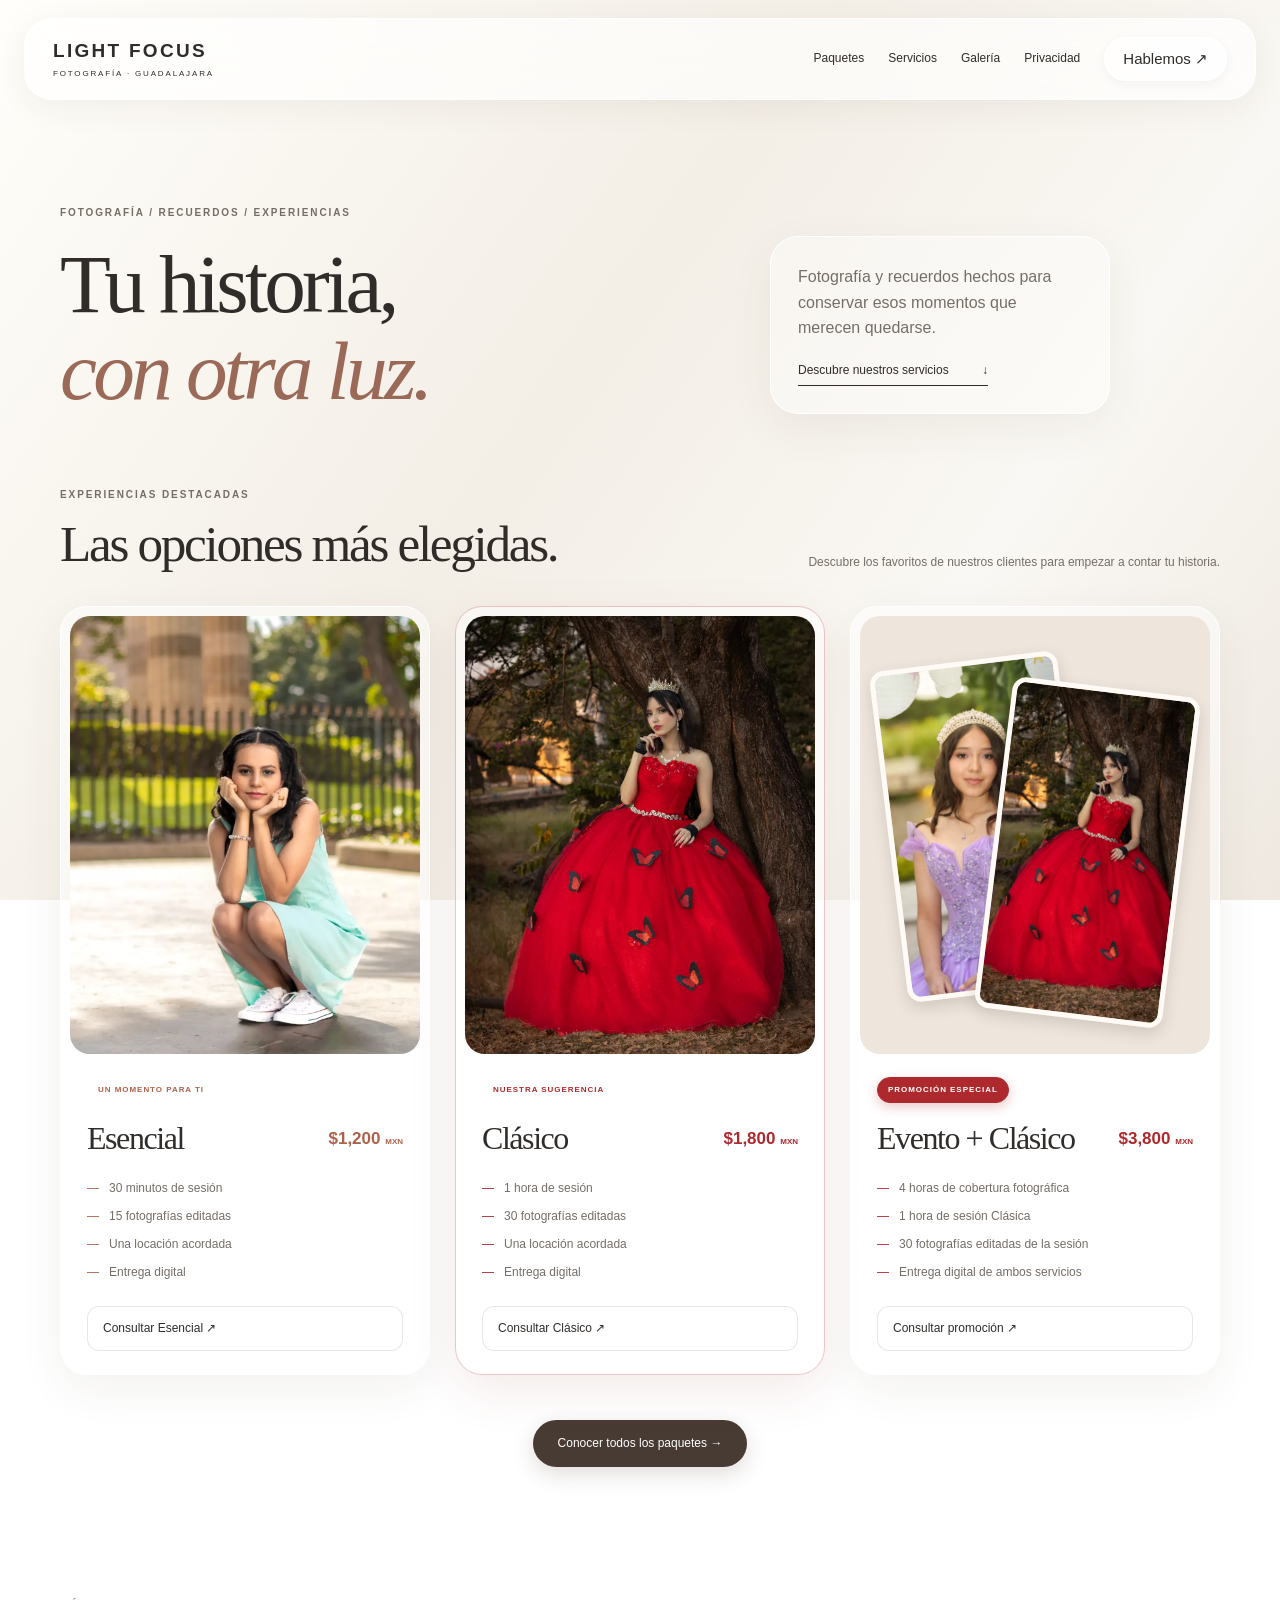
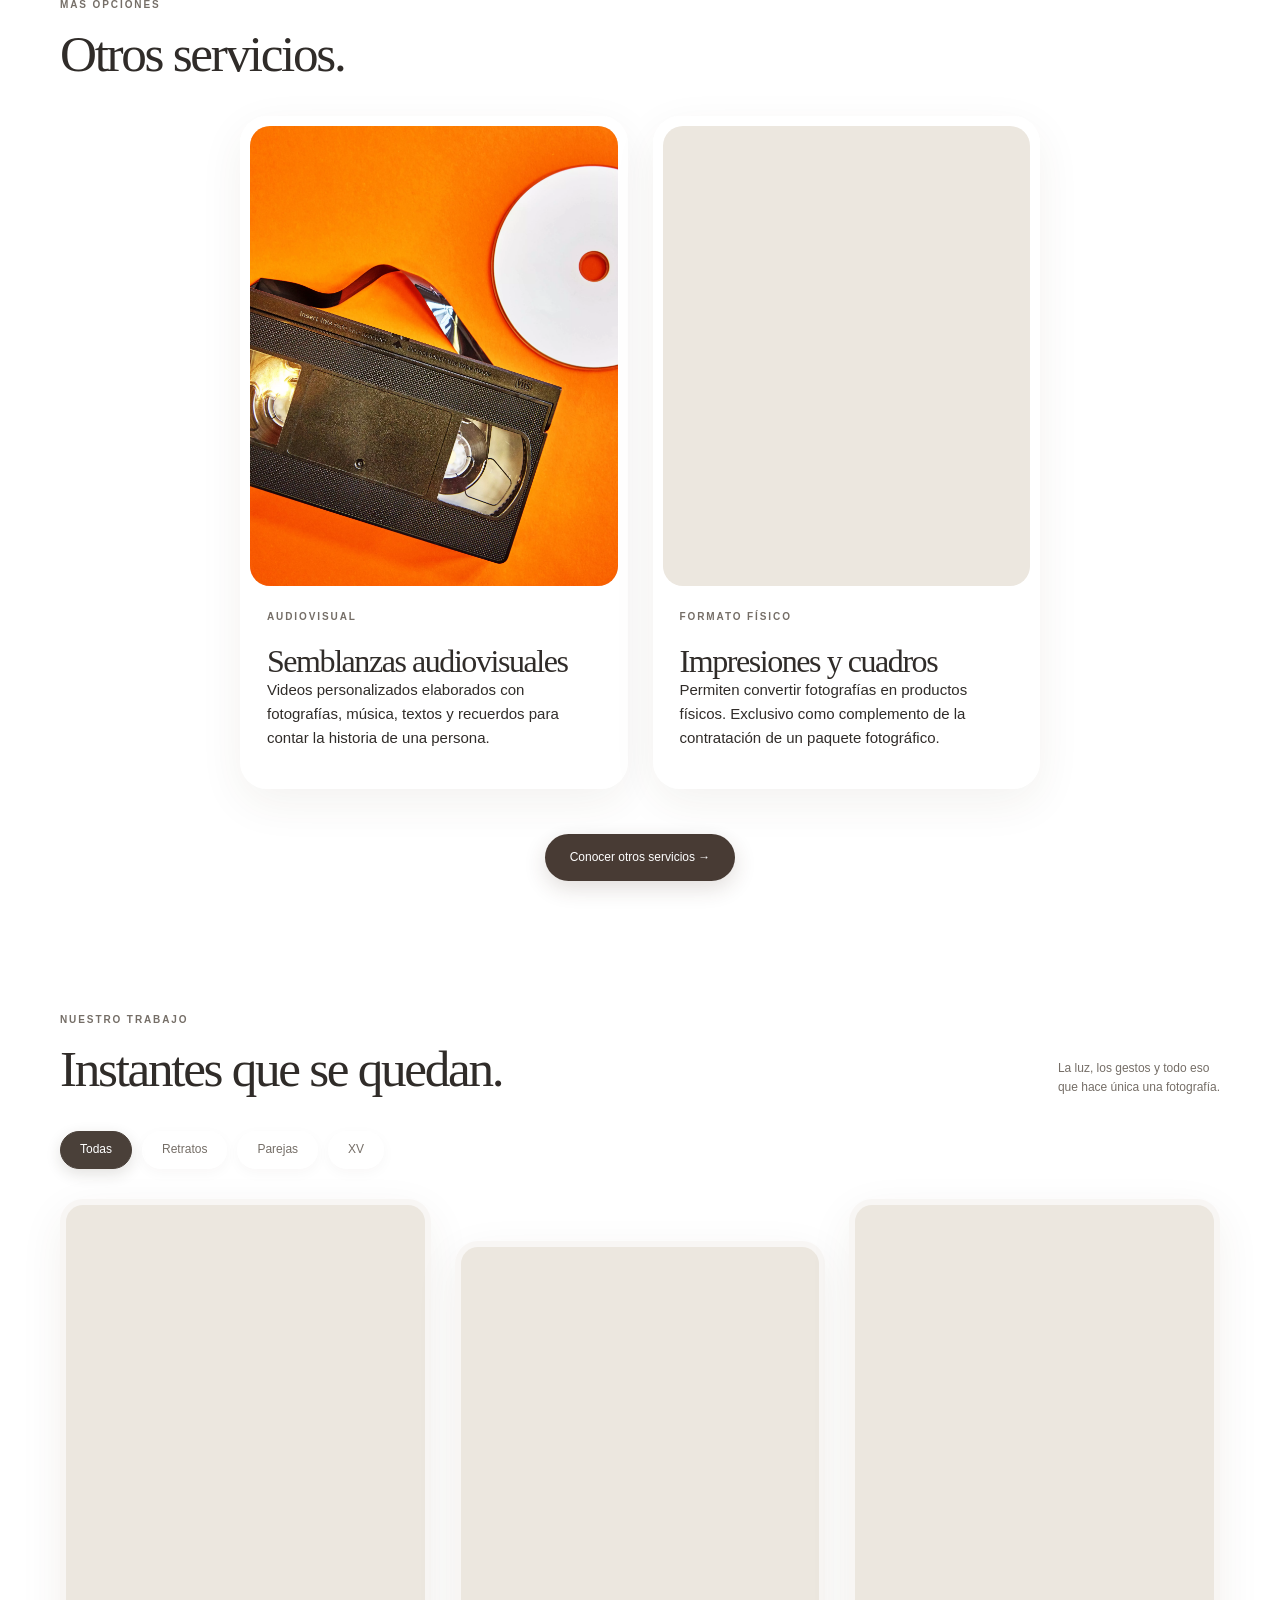
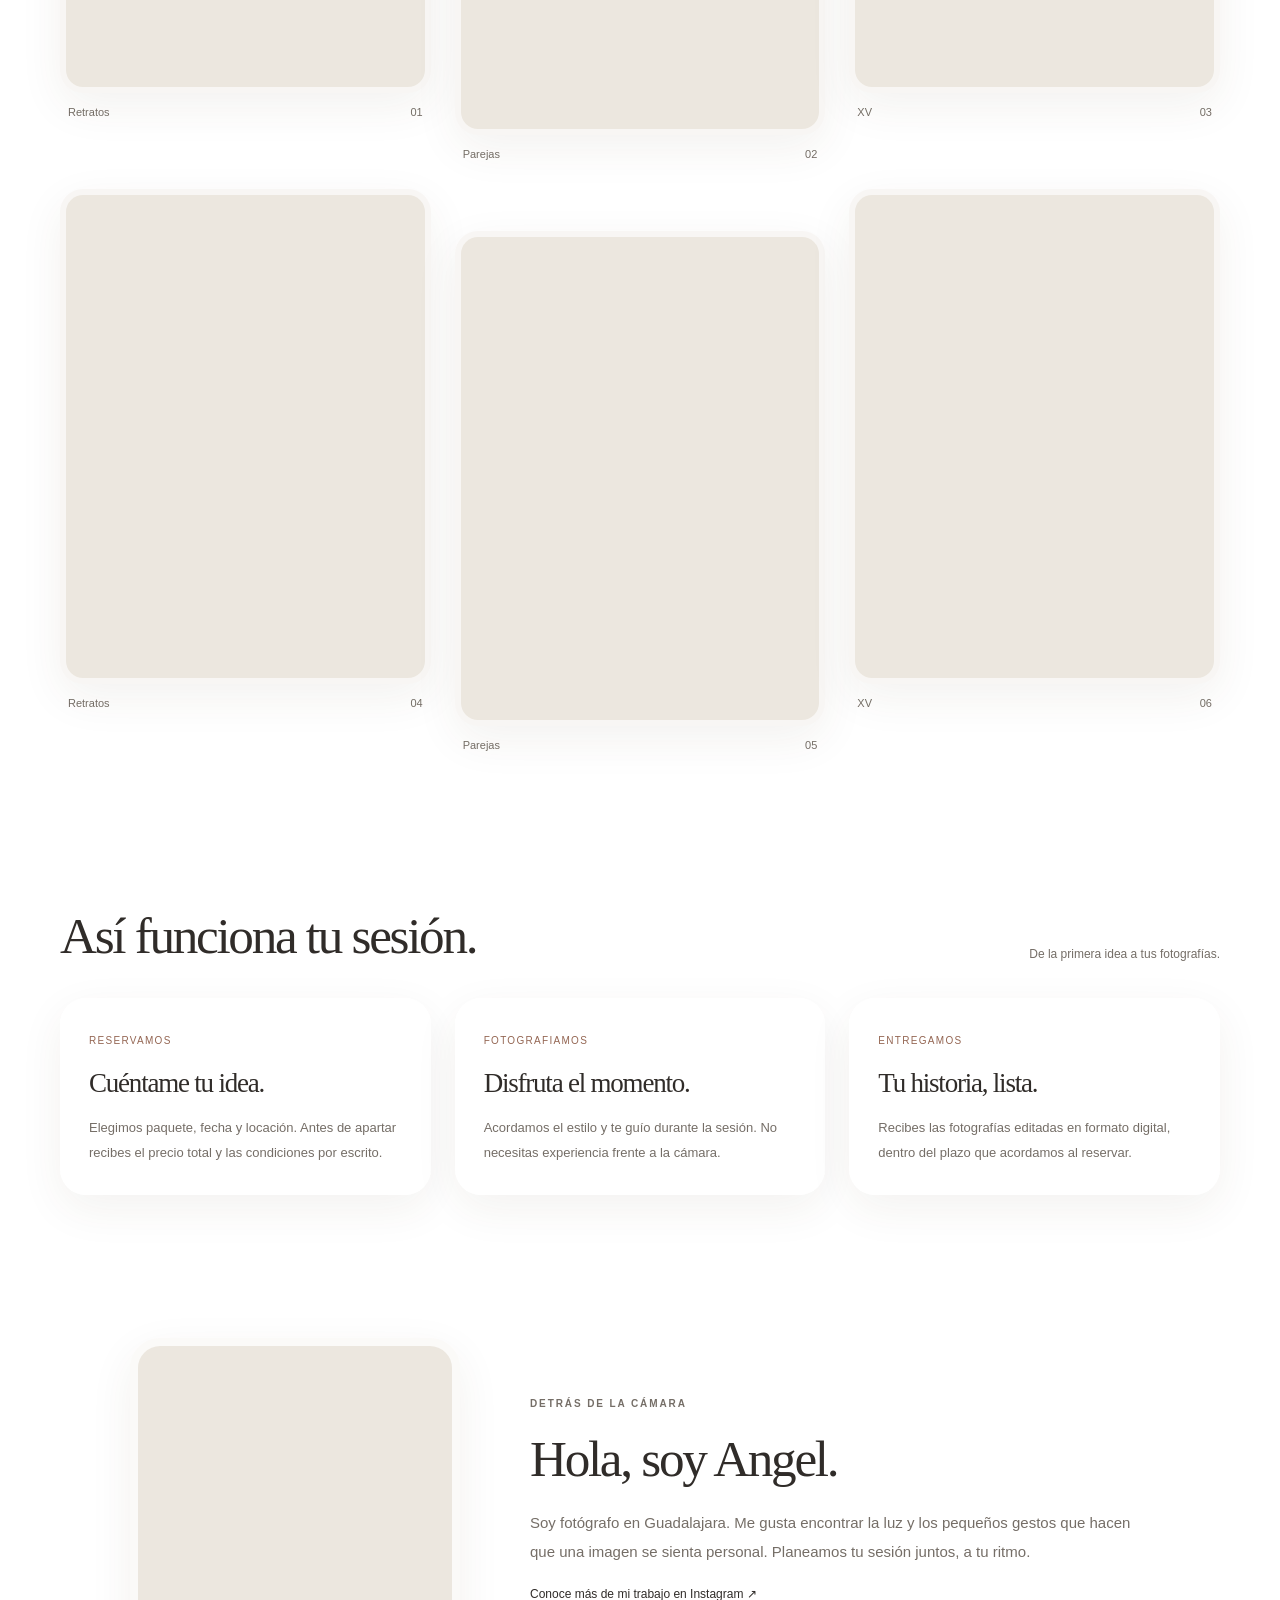
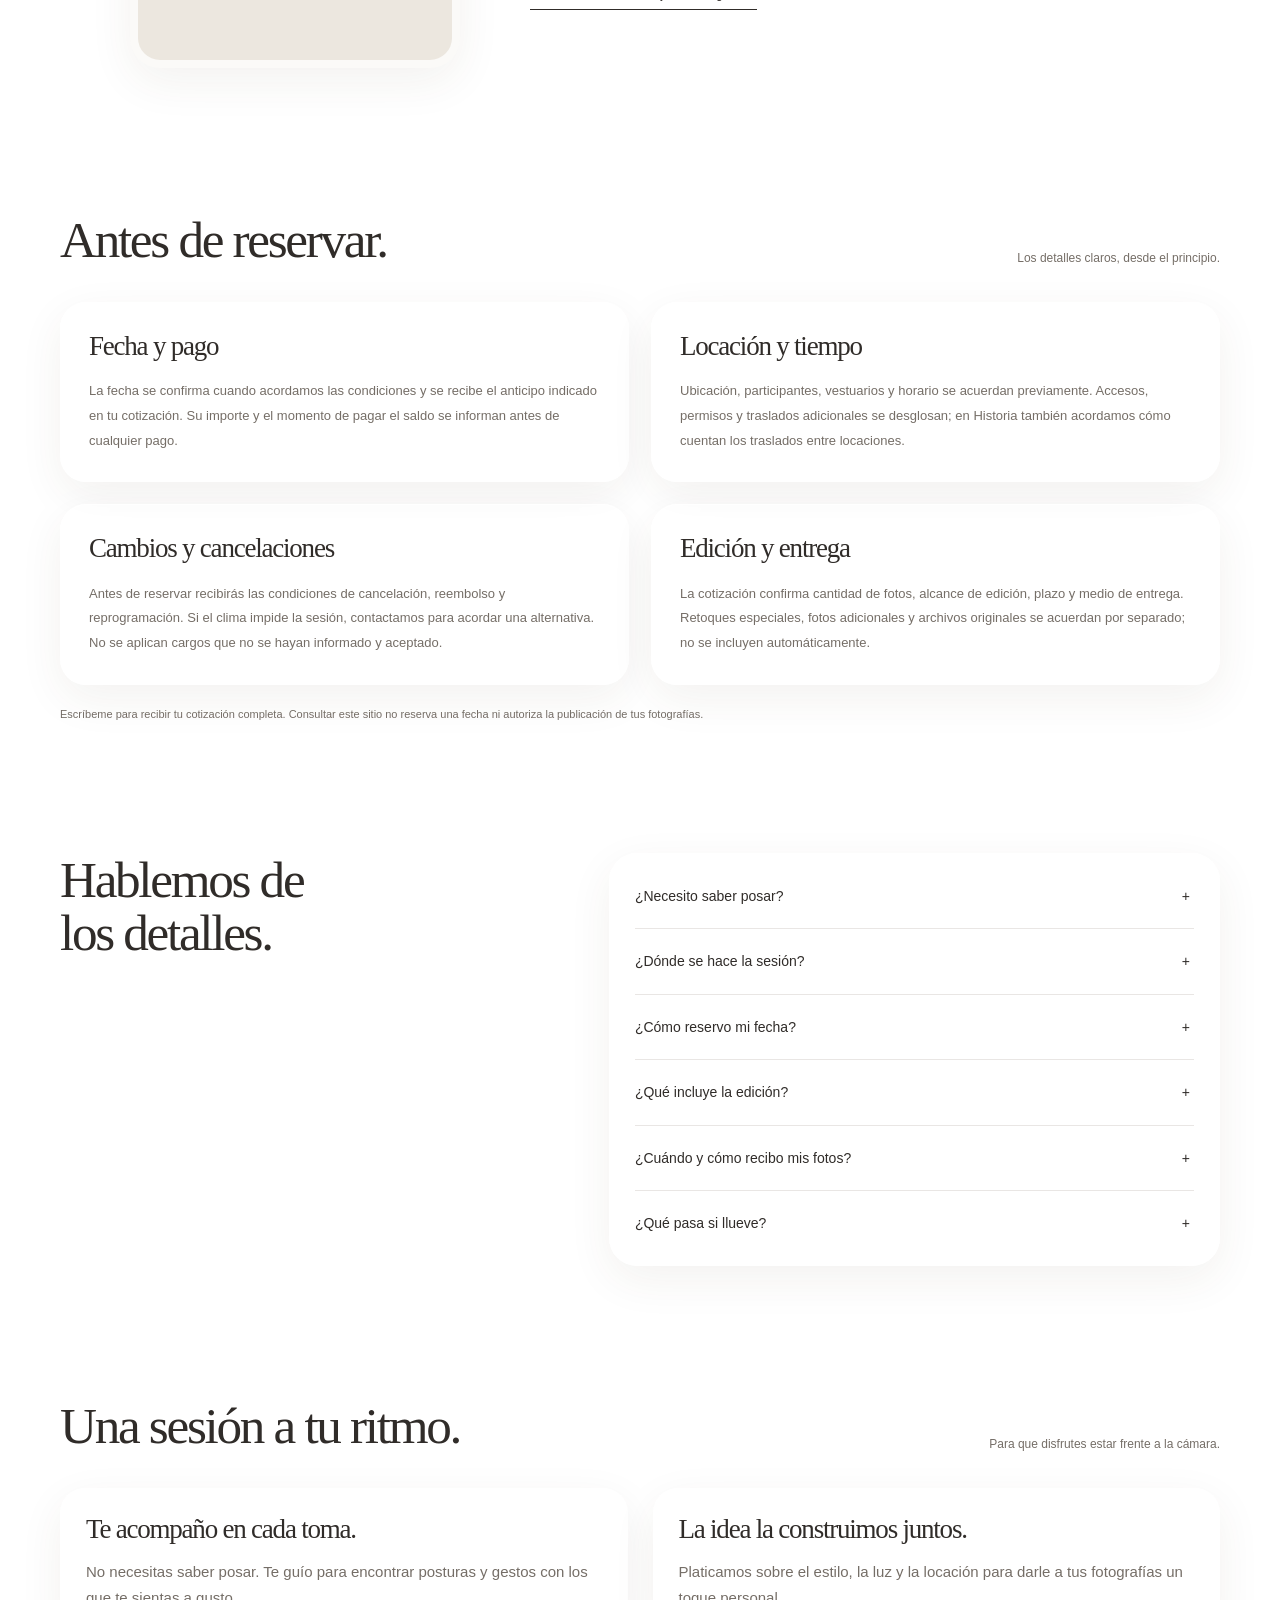
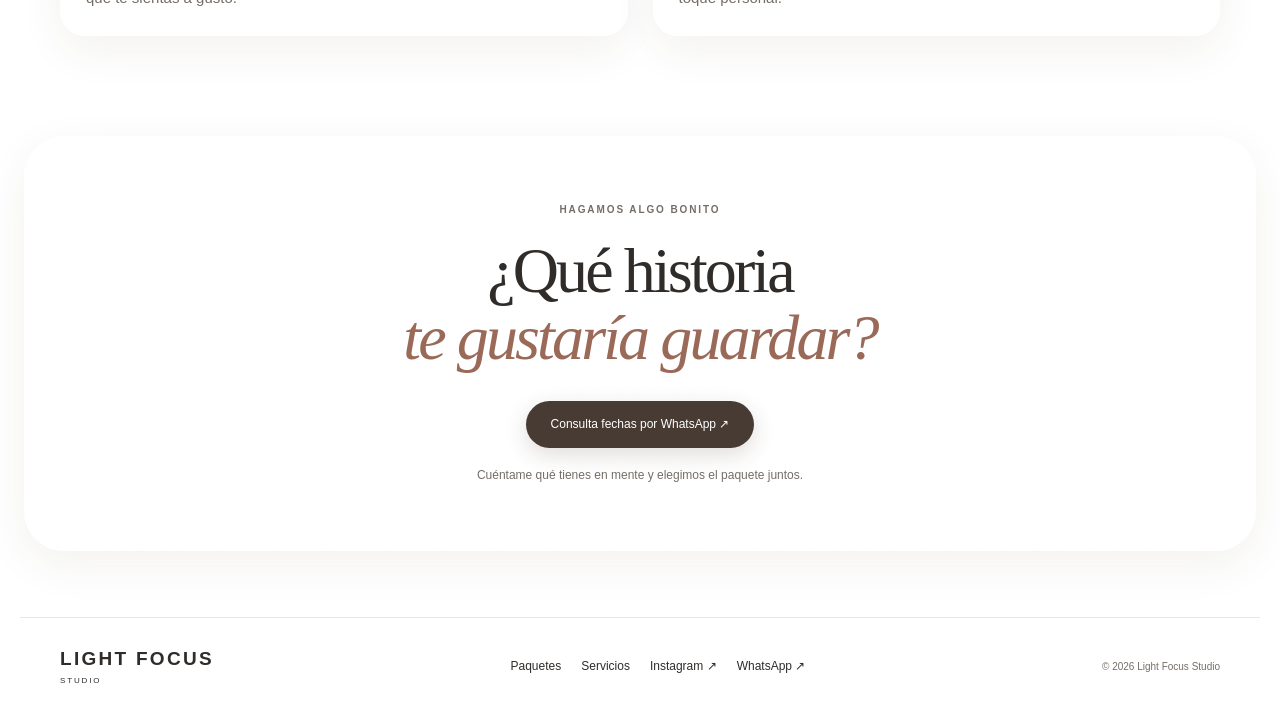
==== commit 3c9a2f40: "fix: corregir cierre de etiqueta link y separar meta de google" ====
--- a/index.html
+++ b/index.html
@@ -7,8 +7,9 @@
 	<meta name="description" content="Sesiones fotográficas, cobertura de eventos, semblanzas audiovisuales y productos fotográficos en Guadalajara.">
 	<meta name="theme-color" content="#faf8f4">
 	<link rel="icon" type="image/png" href="favicon.png"
-	<meta name="google-site-verification" content="aGobKwmclMr0FuDdHVIvFTJXwP_Cv5i8Vpaiub4WEoY" />
-	>
+	<meta name="google-site-verification" content="aGobKwmclMr0FuDdHVIvFTJXwP_Cv5i8Vpaiub4WEoY"
+	/>
+
 
 	<!-- Open Graph / Redes Sociales -->
 	<meta property="og:type" content="website">
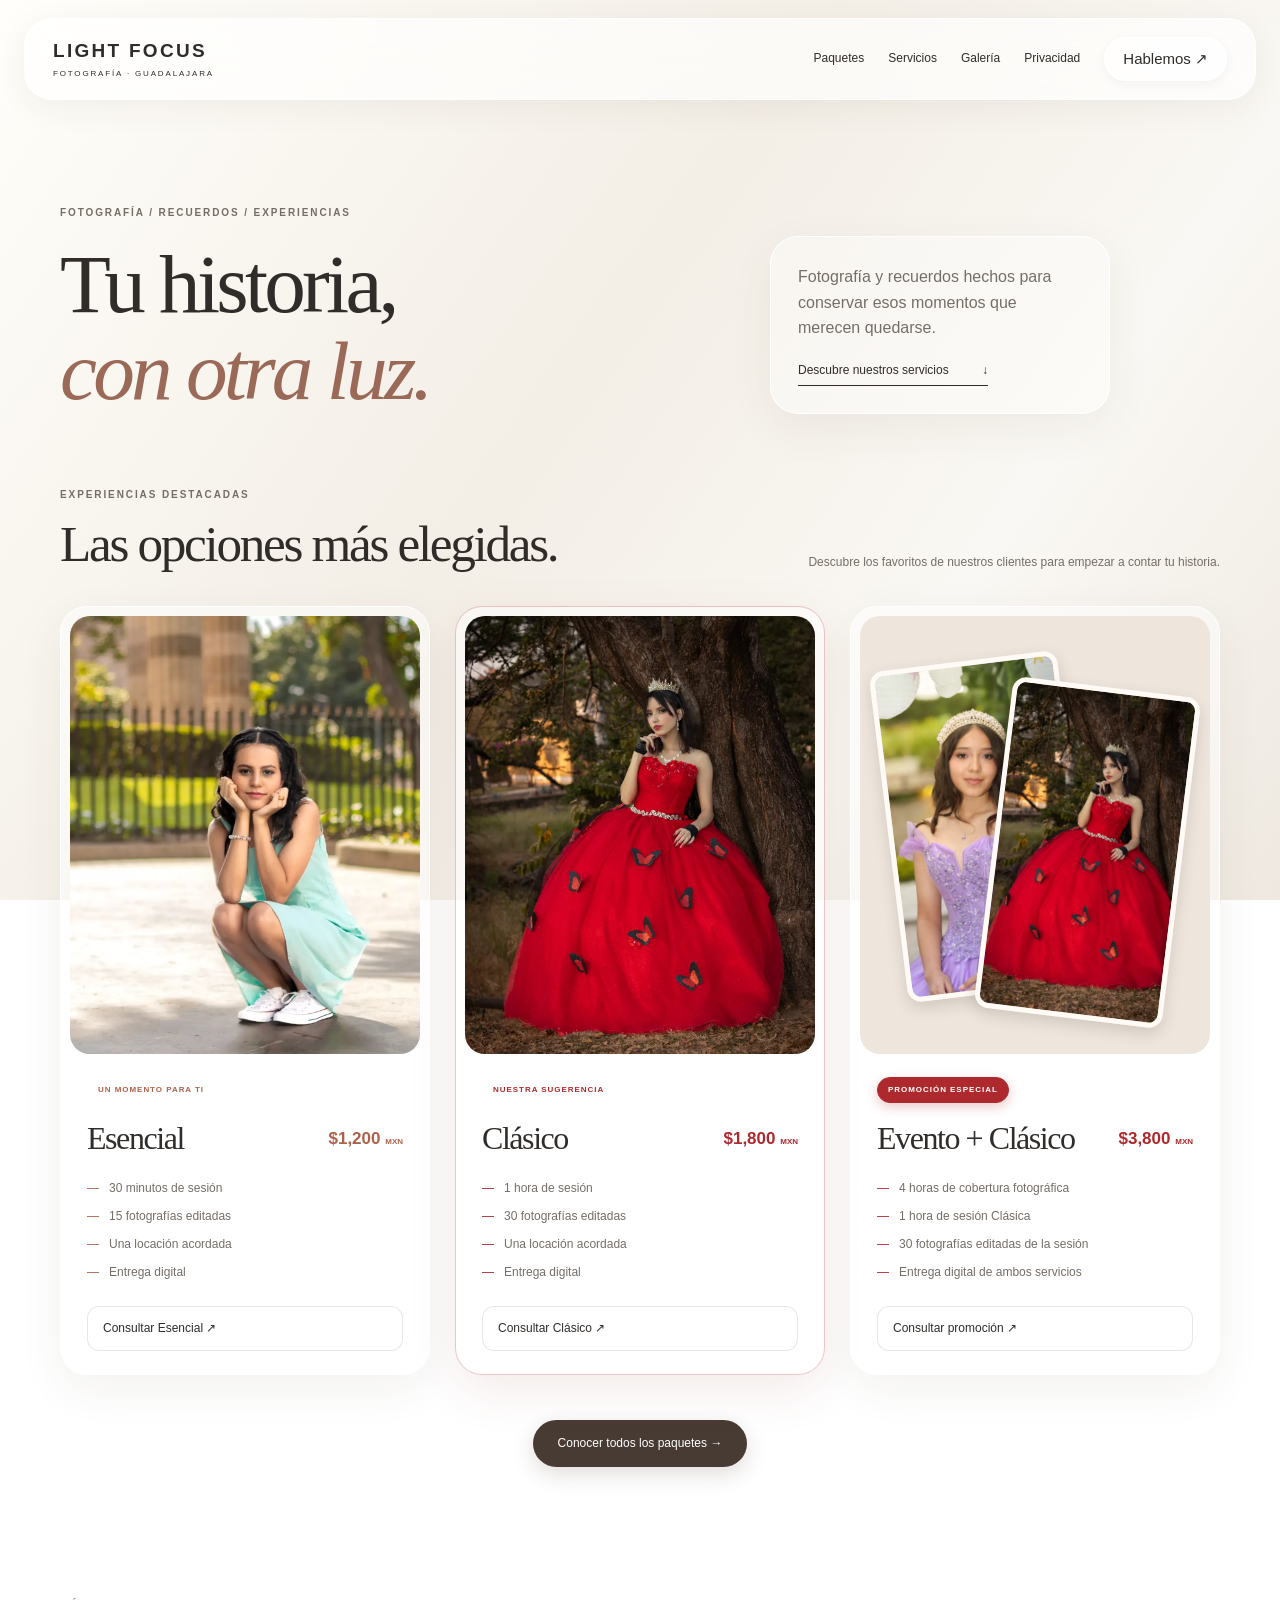
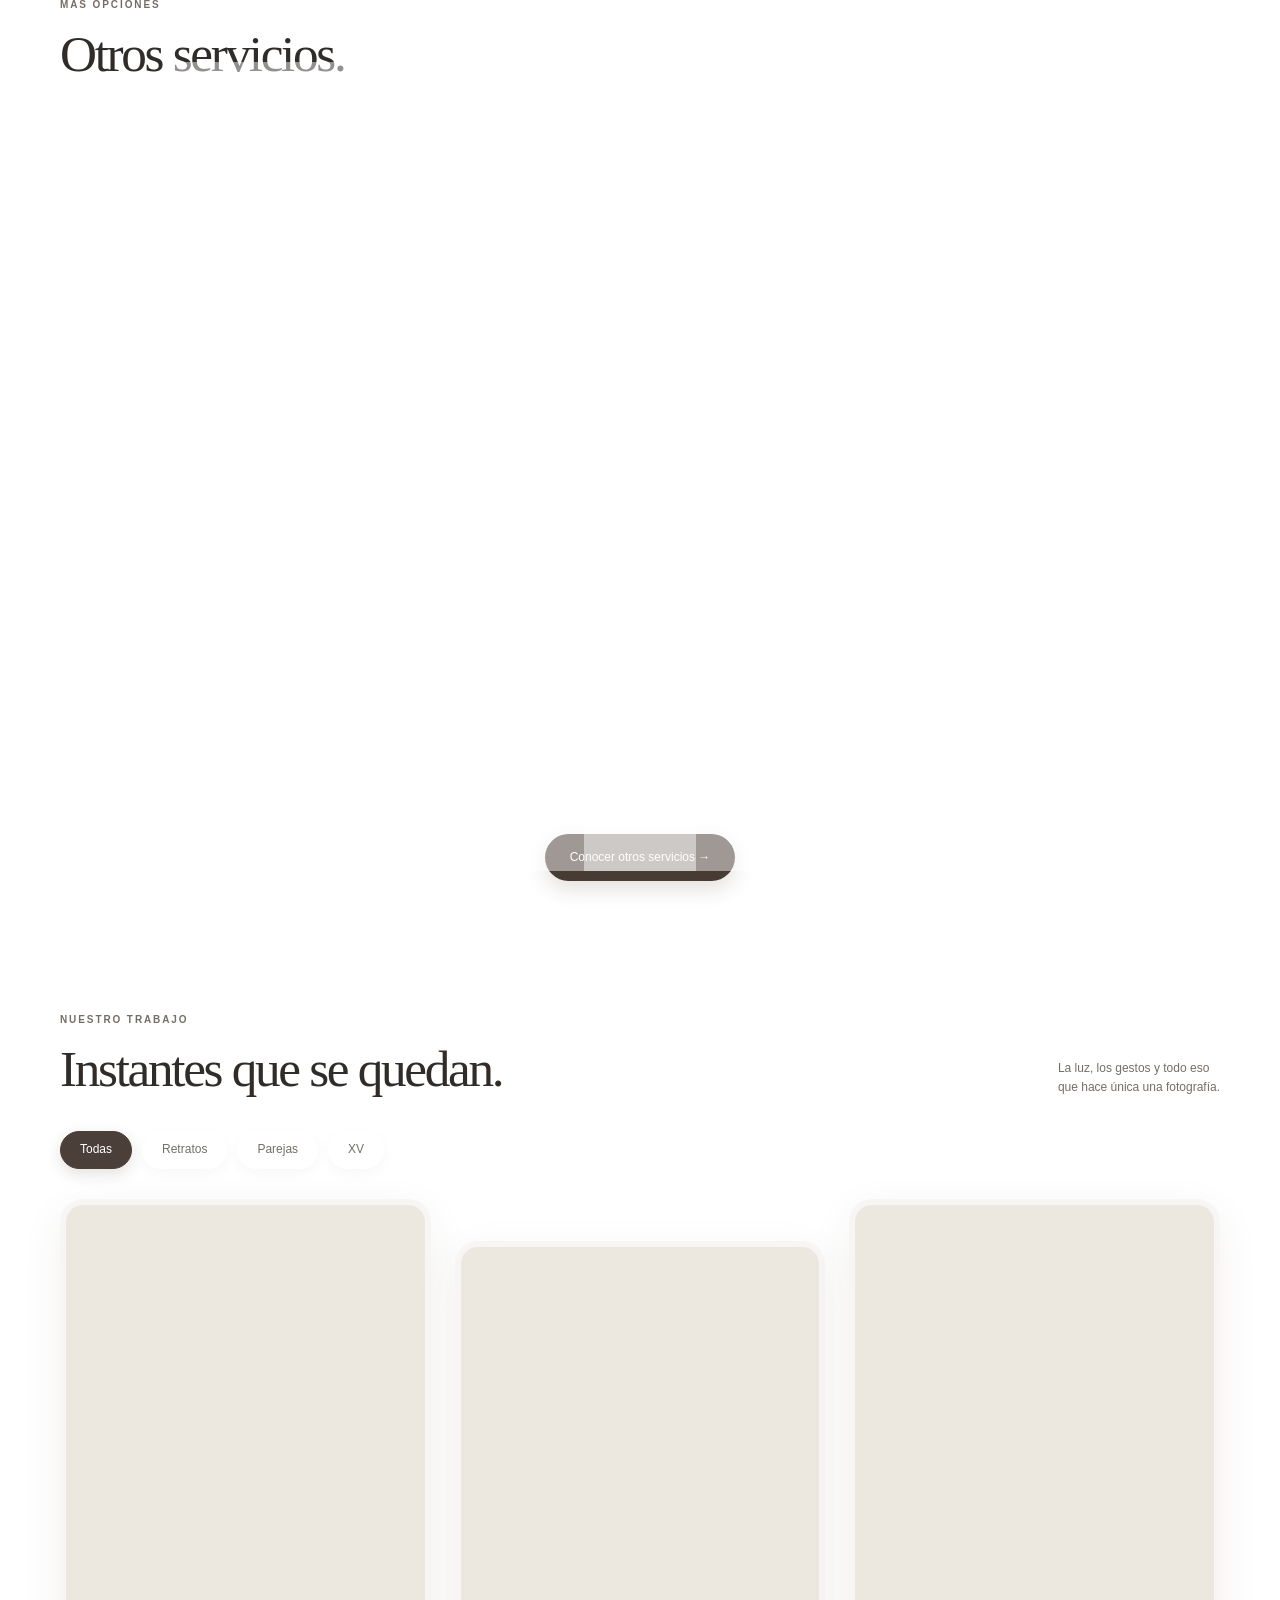
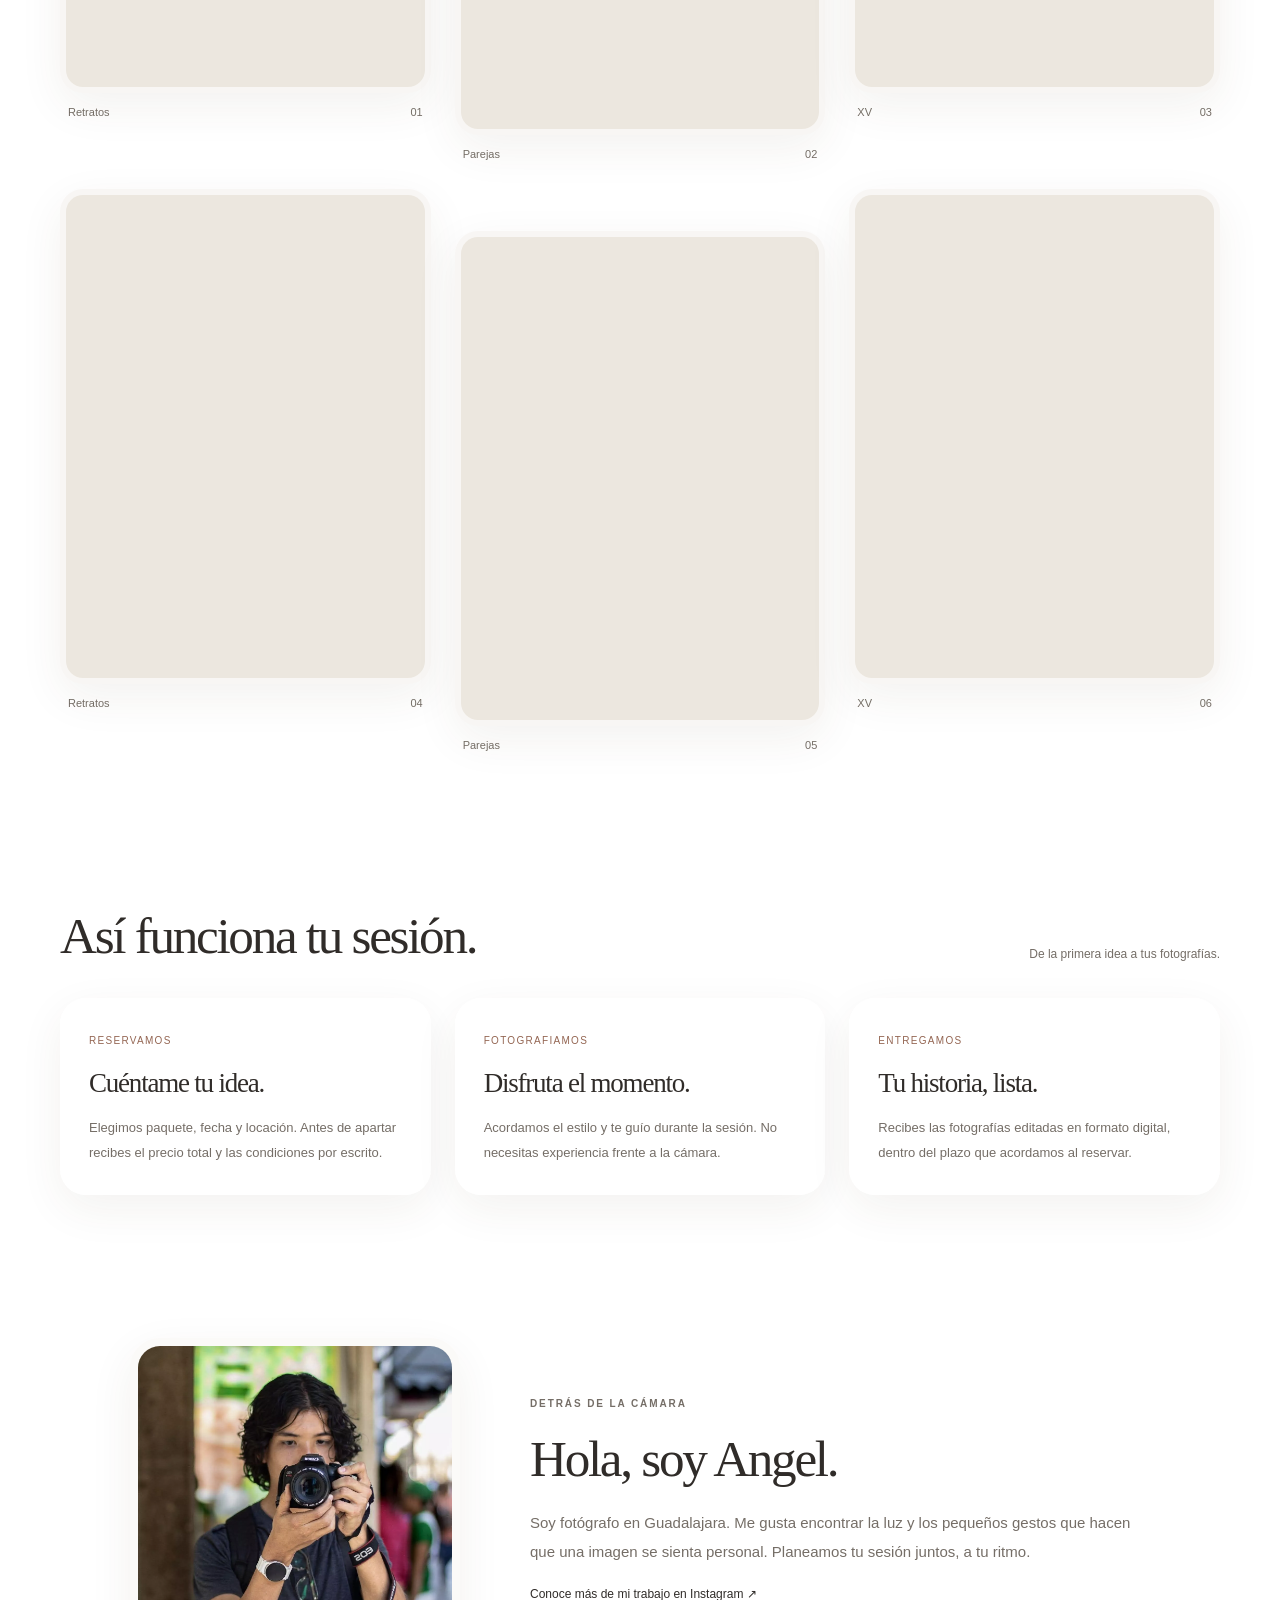
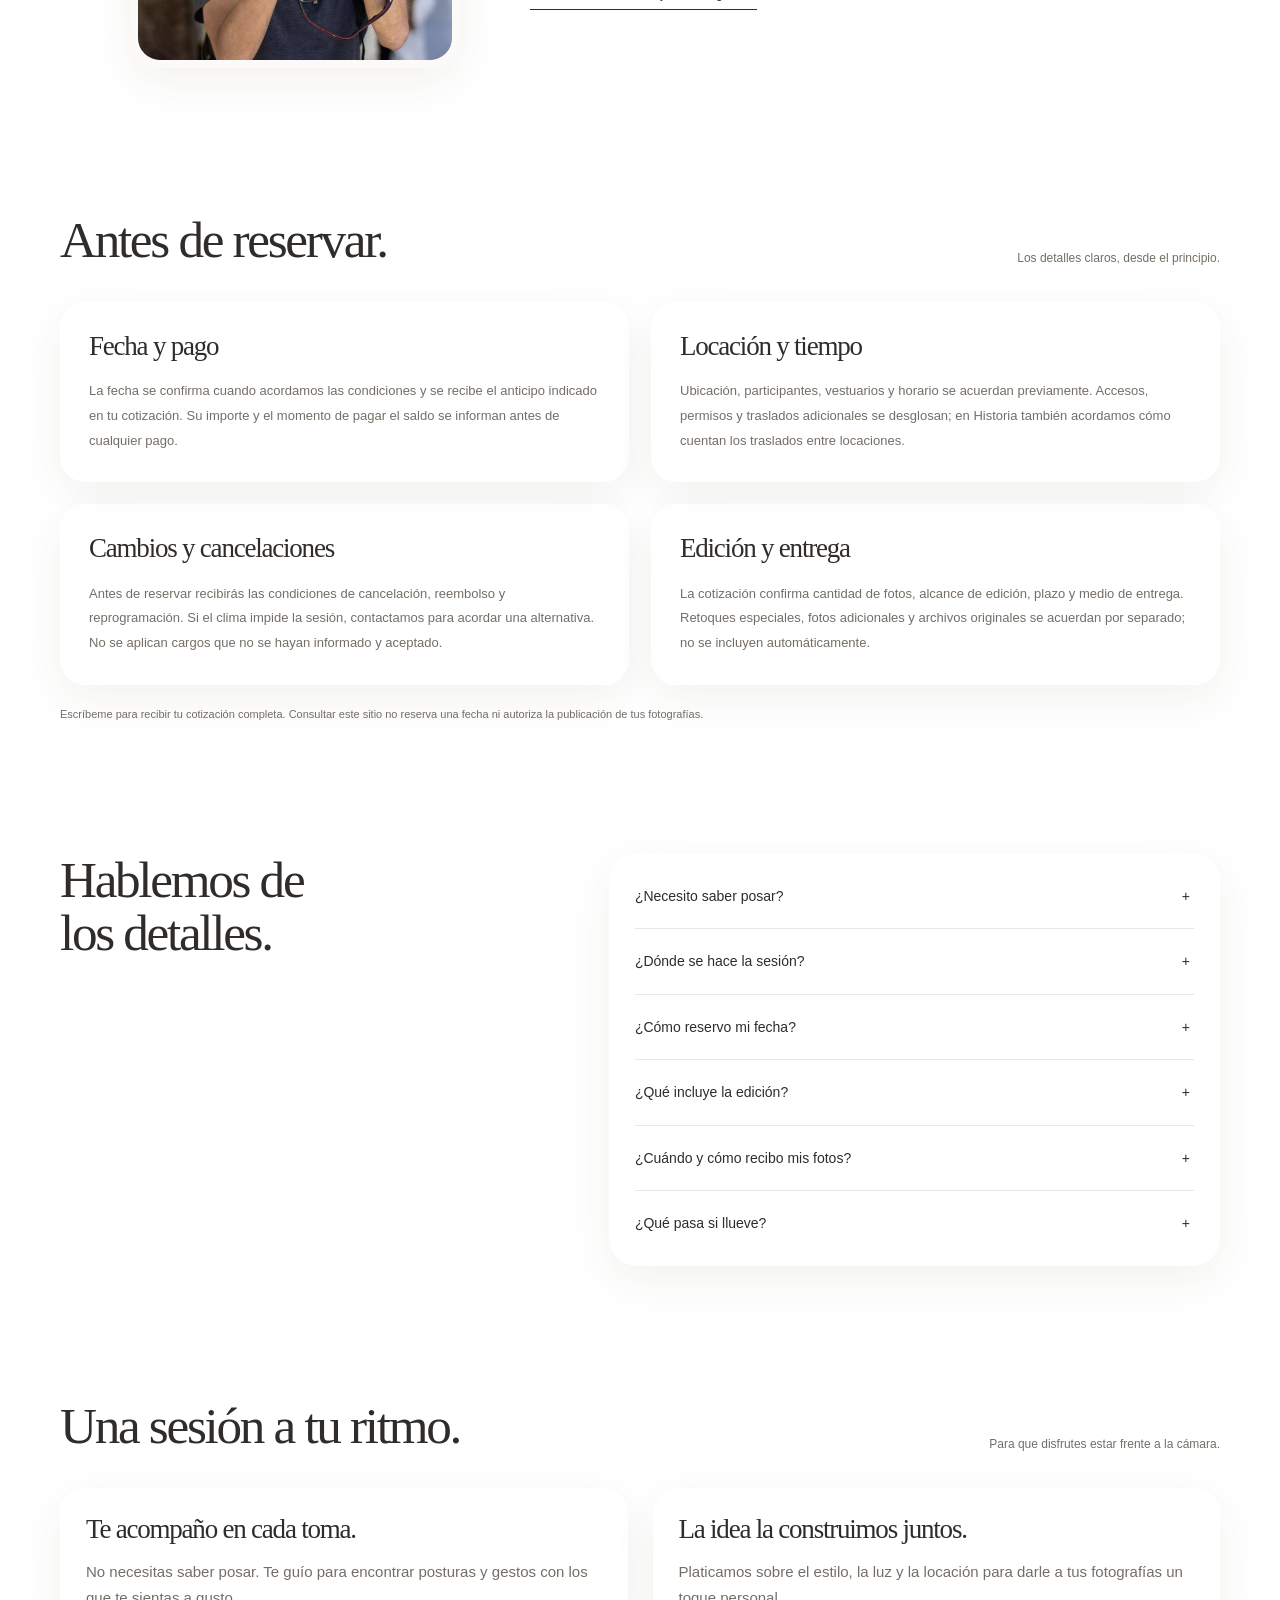
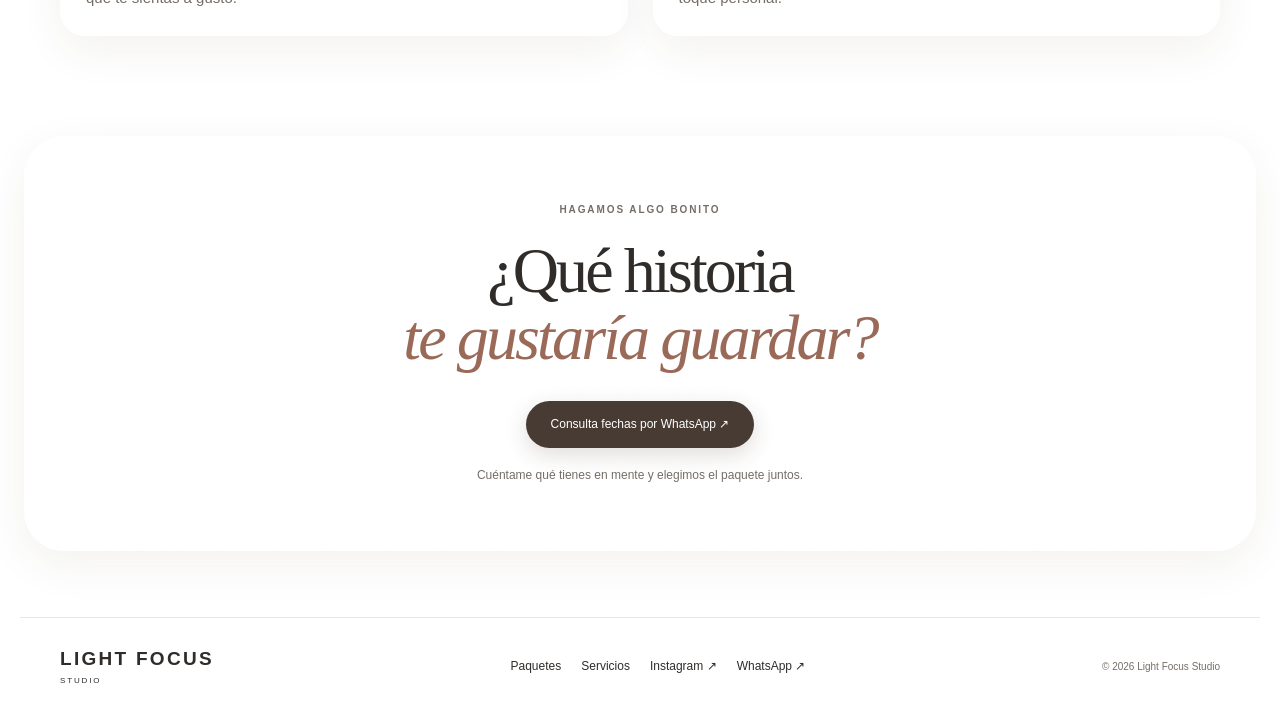
==== commit f95a8fe0: "fix: corregir cierre de etiqueta link y separar meta de google" ====
--- a/index.html
+++ b/index.html
@@ -6,10 +6,9 @@
 	<title>Light Focus Studio · Fotografía y experiencias</title>
 	<meta name="description" content="Sesiones fotográficas, cobertura de eventos, semblanzas audiovisuales y productos fotográficos en Guadalajara.">
 	<meta name="theme-color" content="#faf8f4">
-	<link rel="icon" type="image/png" href="favicon.png"
+	<link rel="icon" type="image/png" href="favicon.png">
 	<meta name="google-site-verification" content="aGobKwmclMr0FuDdHVIvFTJXwP_Cv5i8Vpaiub4WEoY"
 	/>
-
 
 	<!-- Open Graph / Redes Sociales -->
 	<meta property="og:type" content="website">
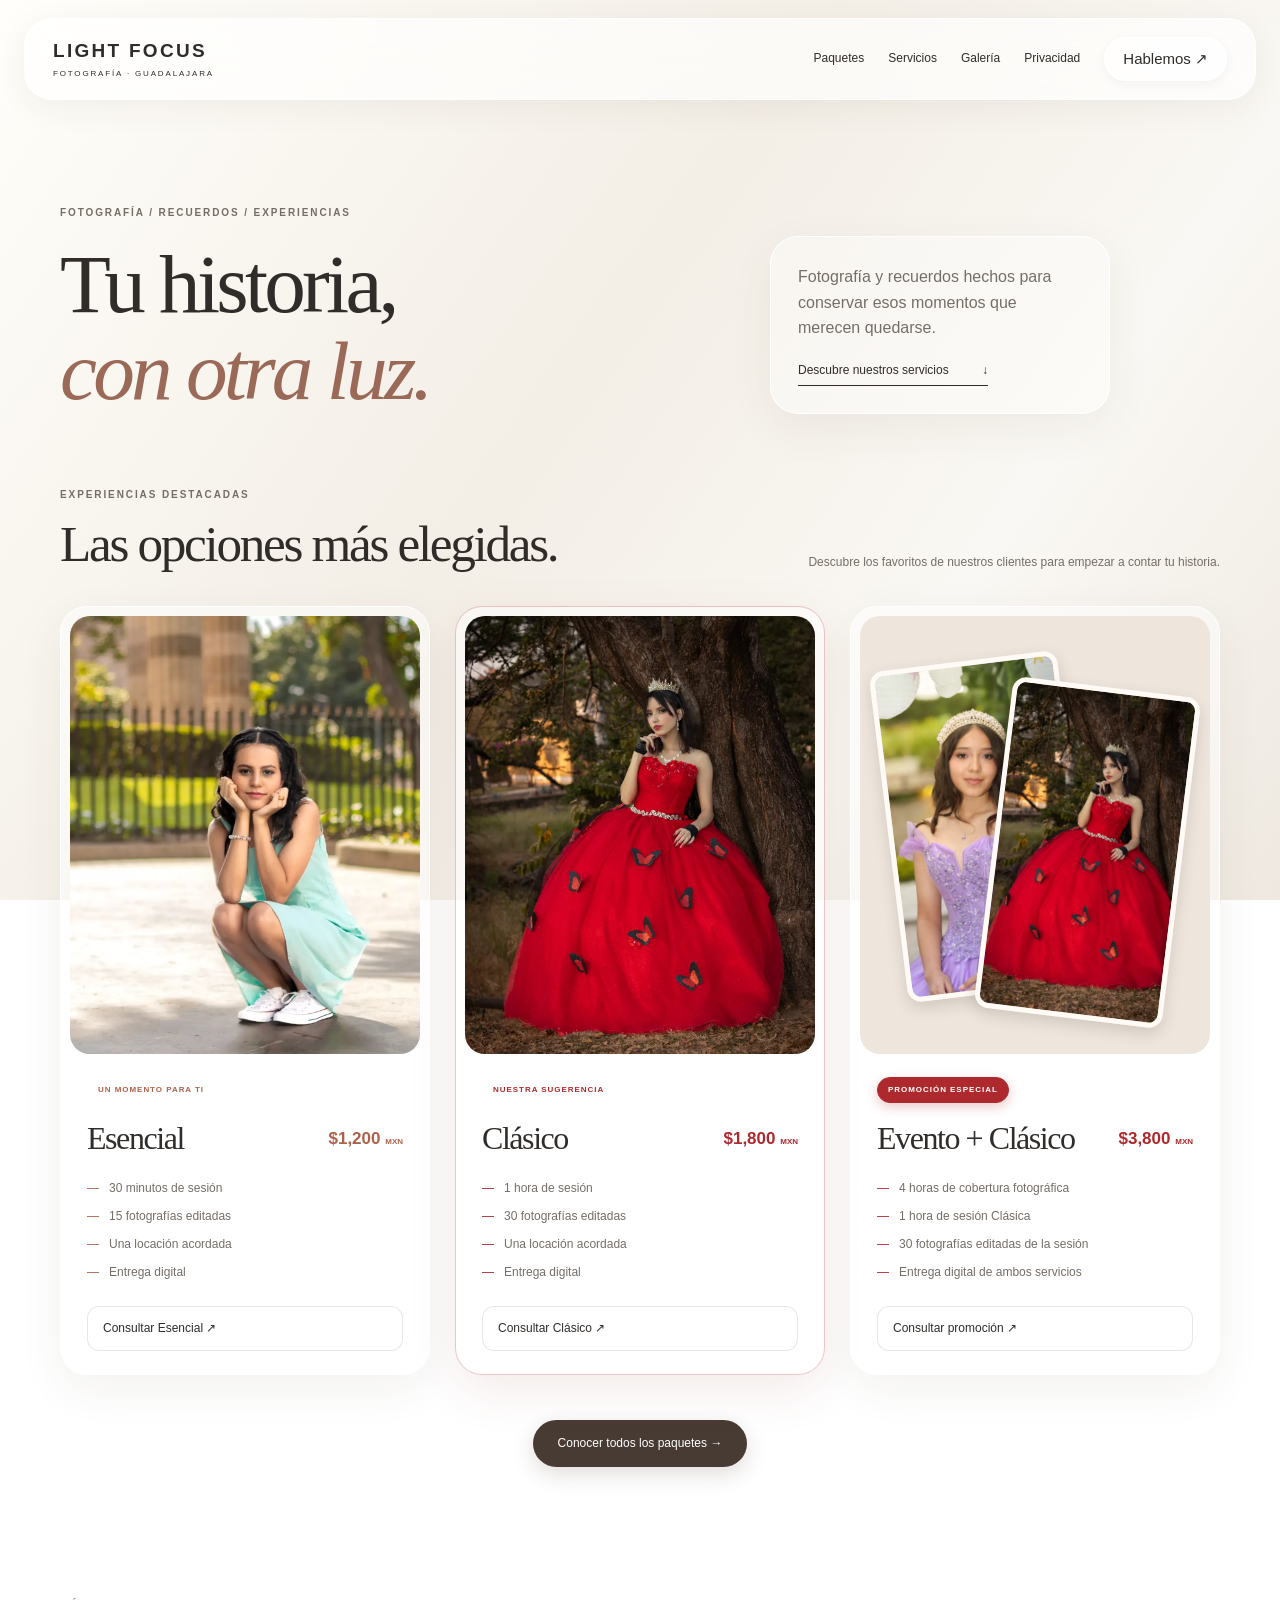
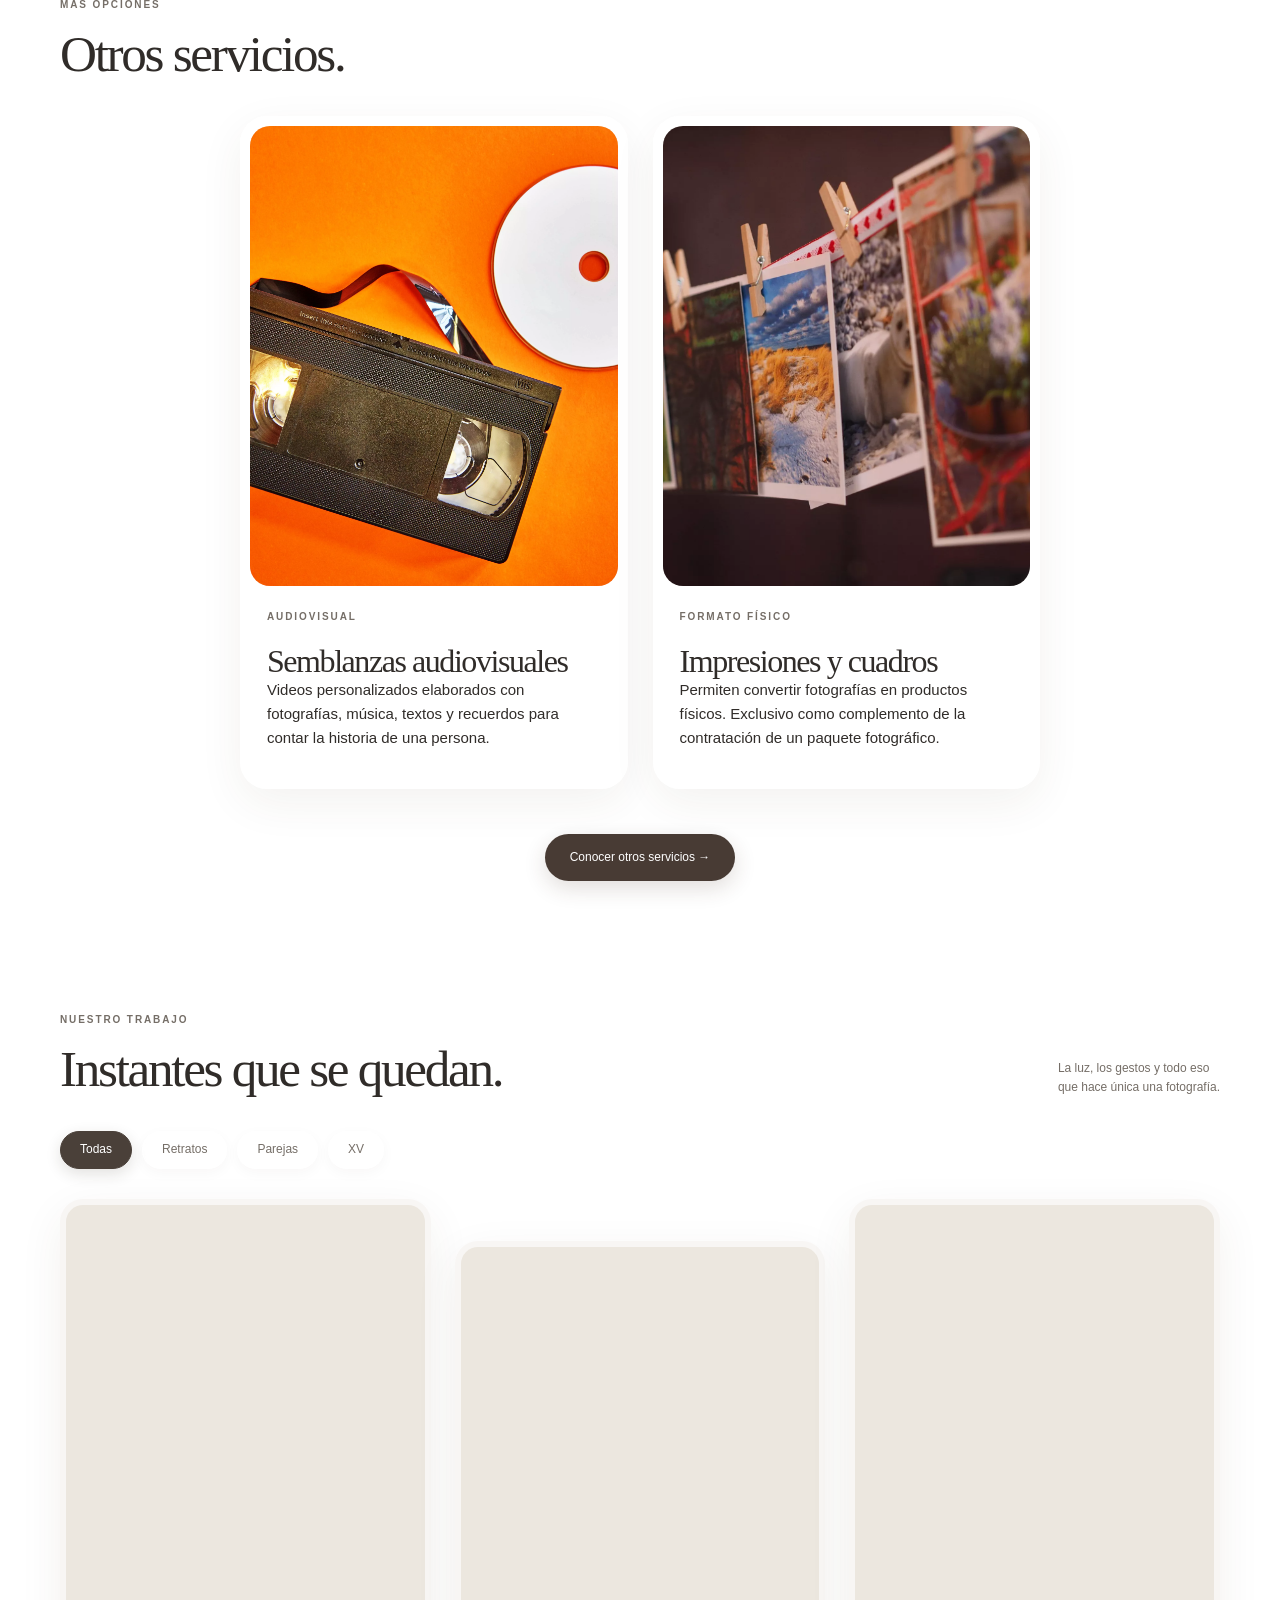
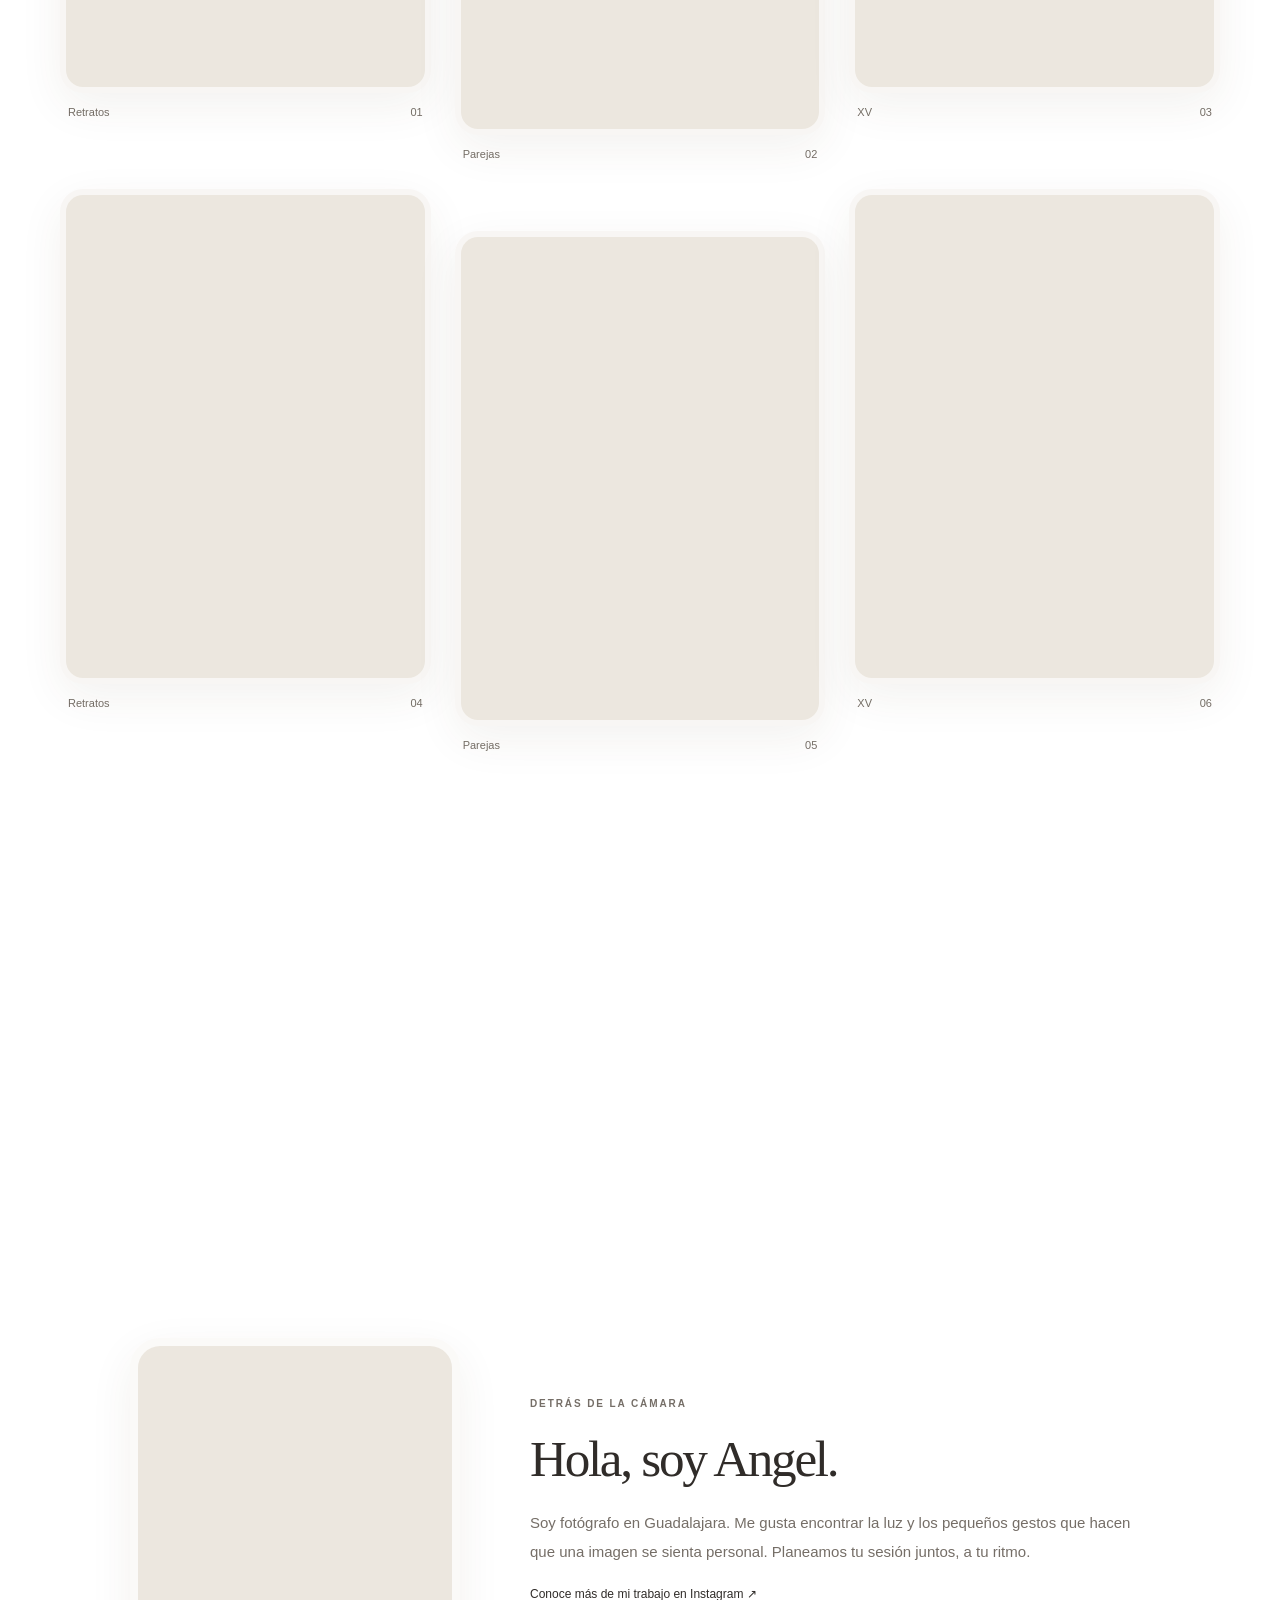
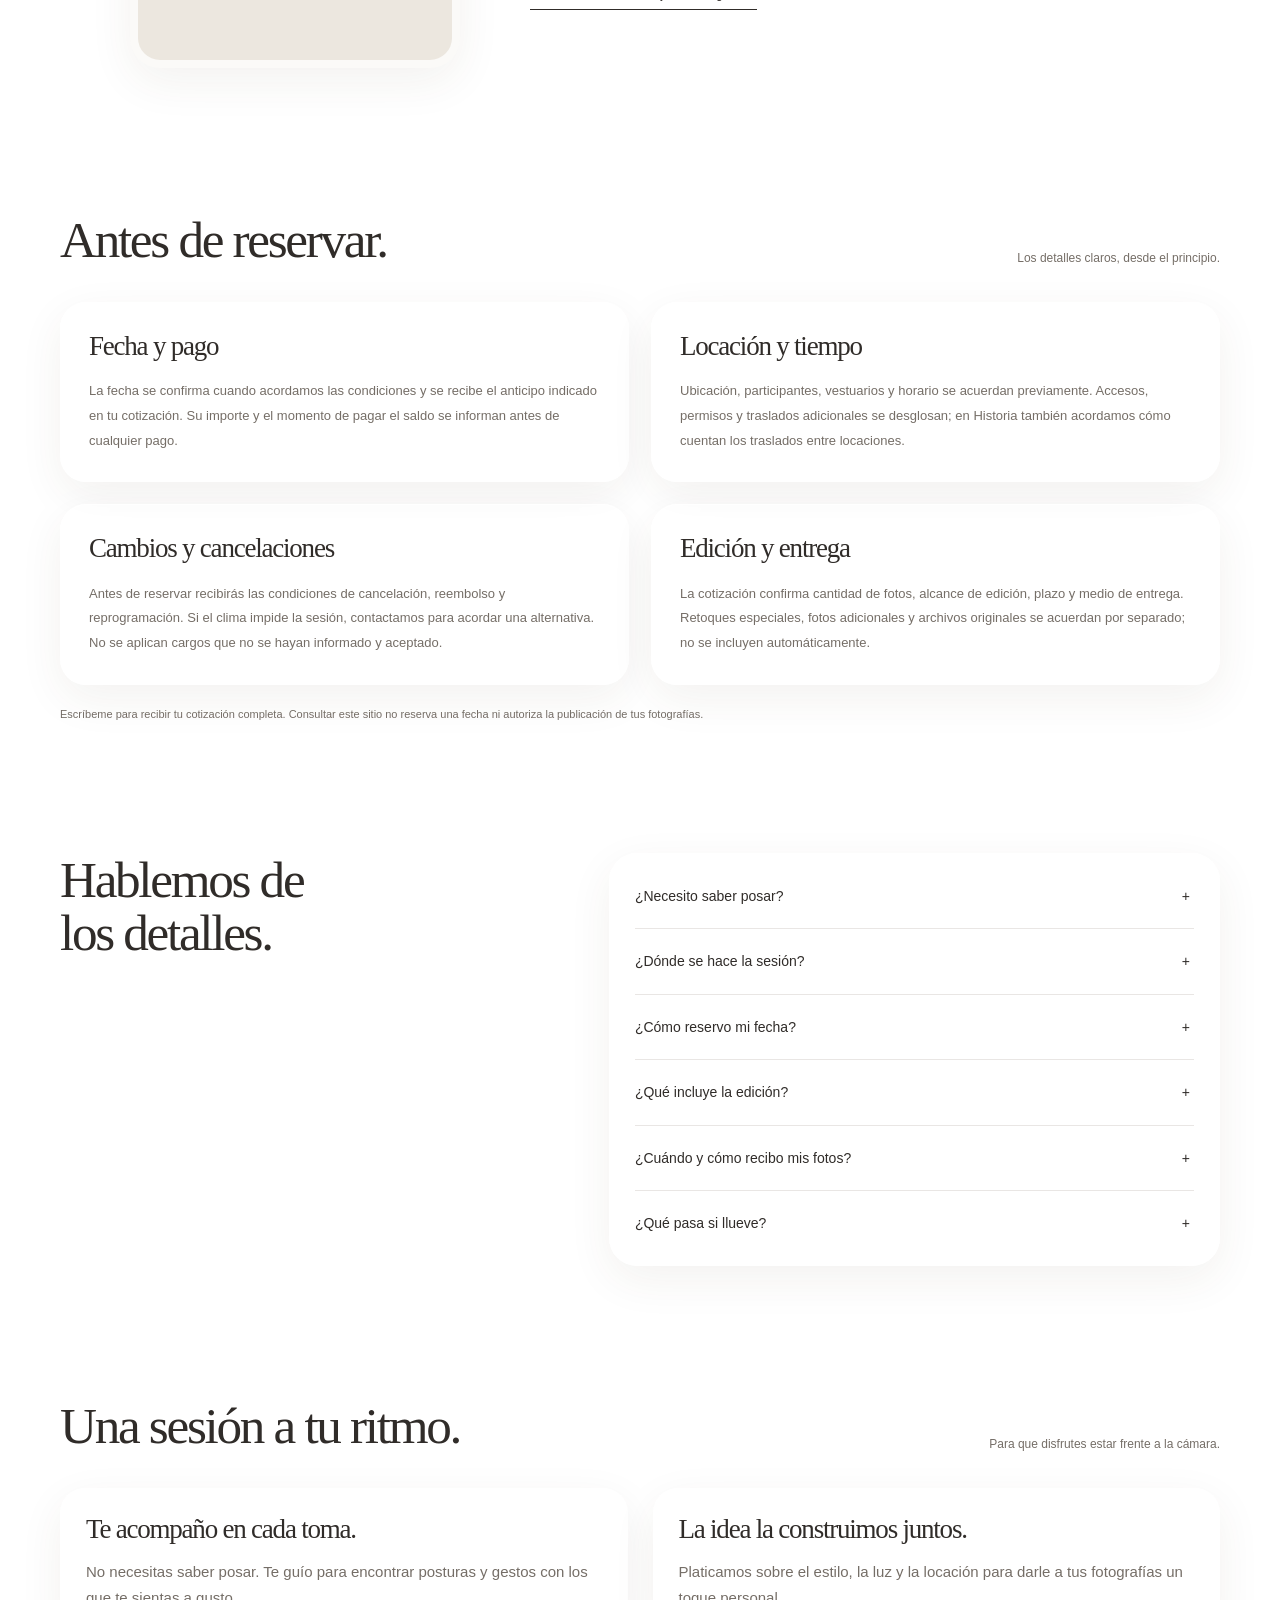
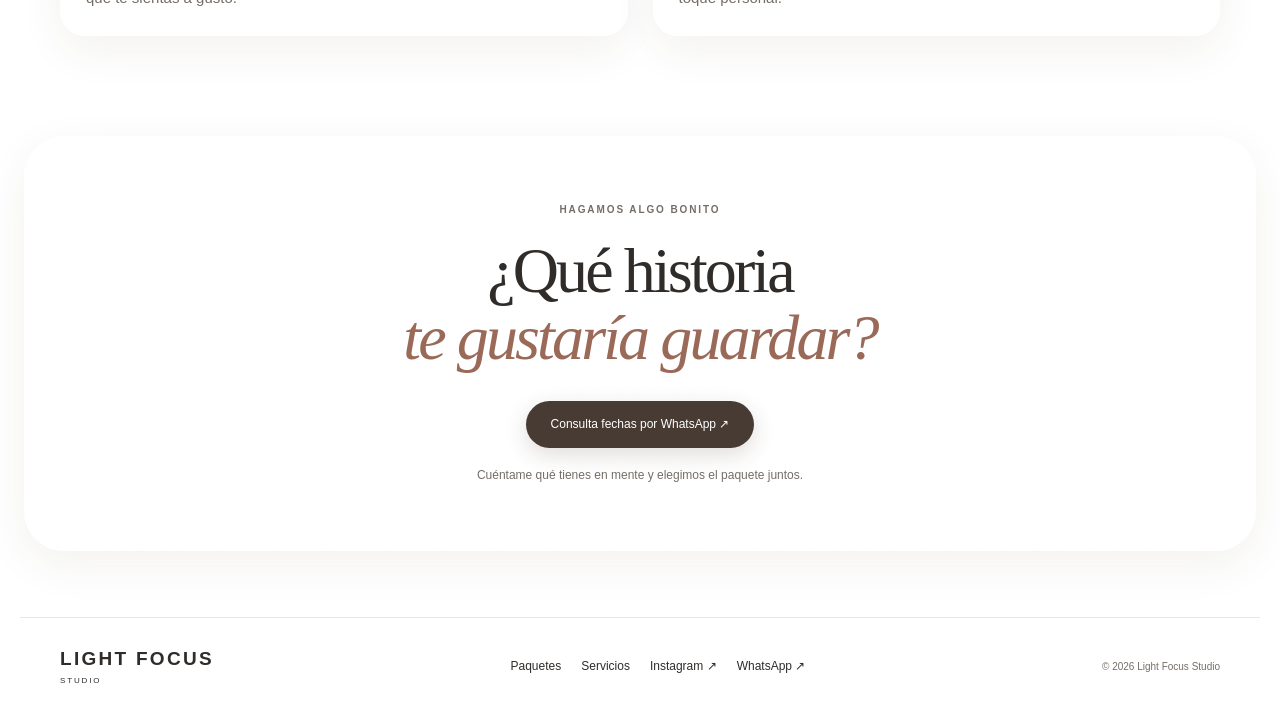
==== commit c4977e04: "fix: corregir cierre de etiqueta link y separar meta de google" ====
--- a/index.html
+++ b/index.html
@@ -7,8 +7,7 @@
 	<meta name="description" content="Sesiones fotográficas, cobertura de eventos, semblanzas audiovisuales y productos fotográficos en Guadalajara.">
 	<meta name="theme-color" content="#faf8f4">
 	<link rel="icon" type="image/png" href="favicon.png">
-	<meta name="google-site-verification" content="aGobKwmclMr0FuDdHVIvFTJXwP_Cv5i8Vpaiub4WEoY"
-	/>
+	<meta name="google-site-verification" content="aGobKwmclMr0FuDdHVIvFTJXwP_Cv5i8Vpaiub4WEoY" />
 
 	<!-- Open Graph / Redes Sociales -->
 	<meta property="og:type" content="website">
